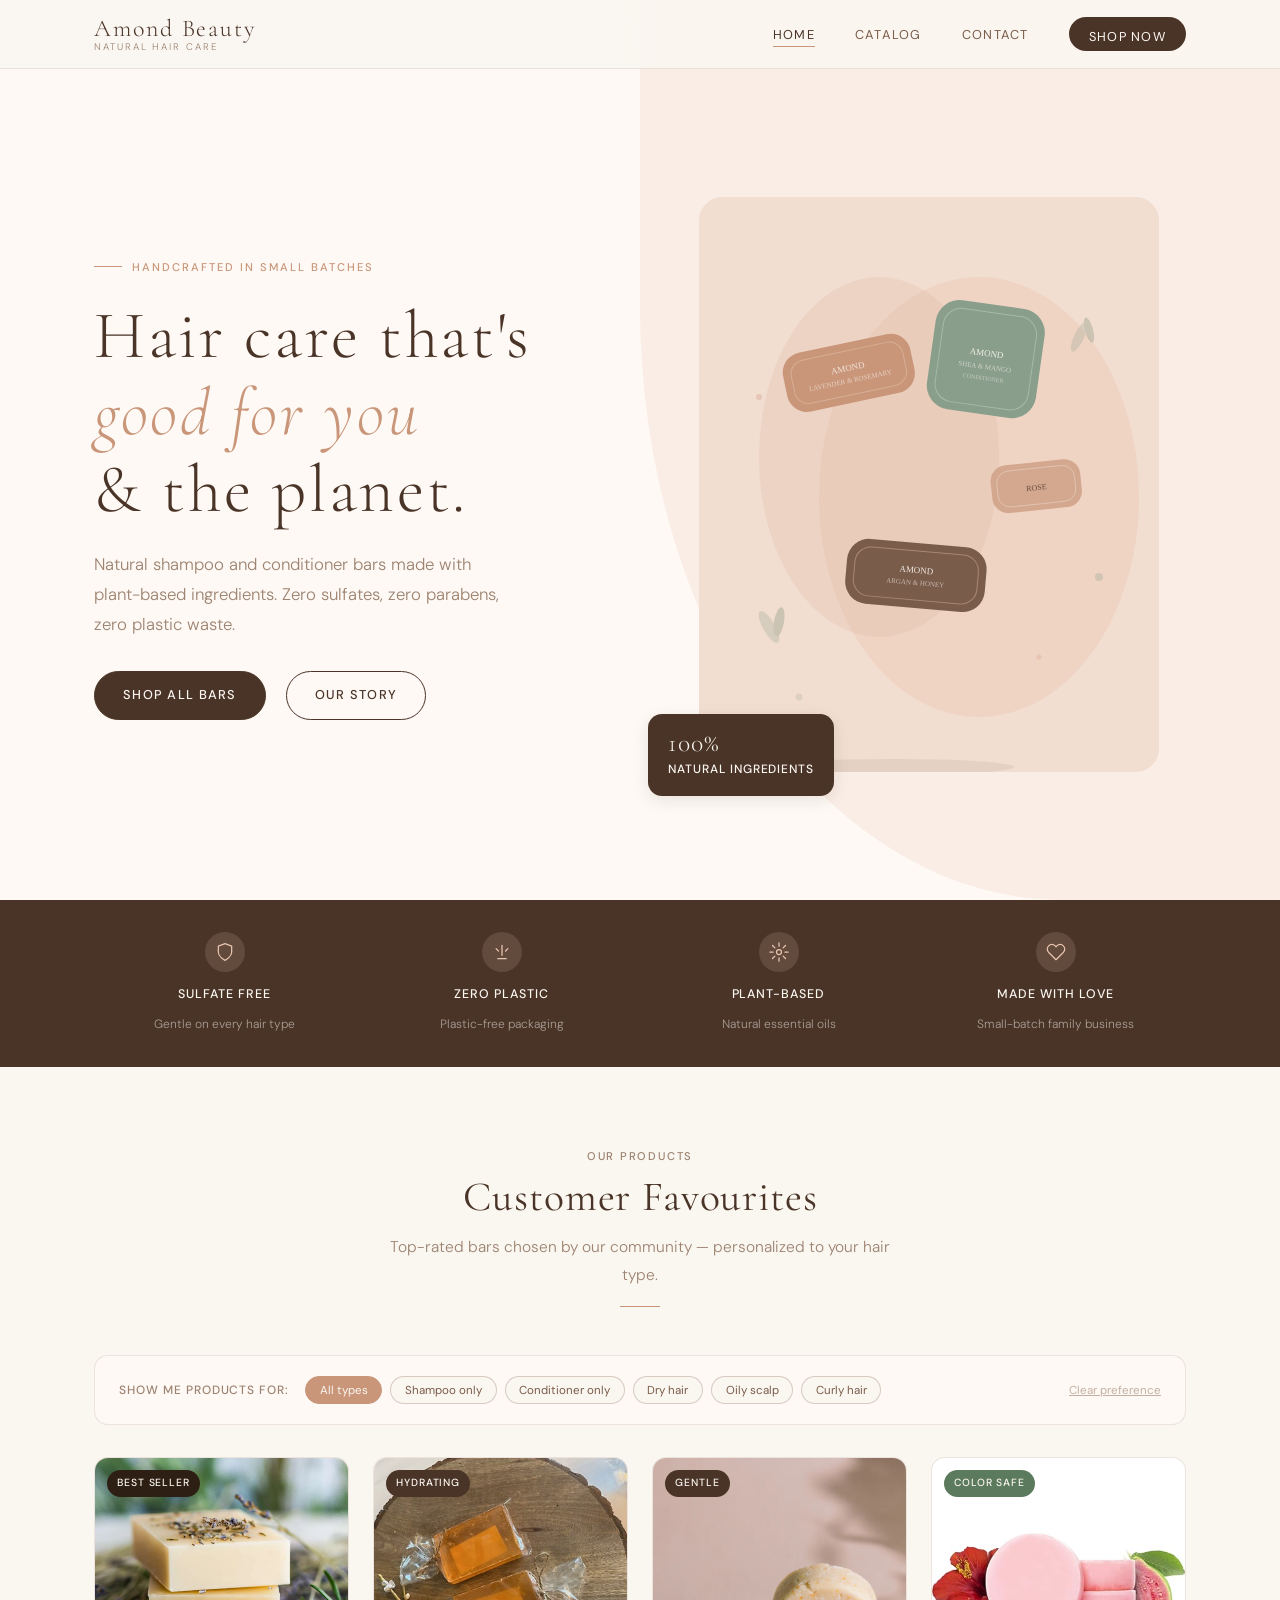
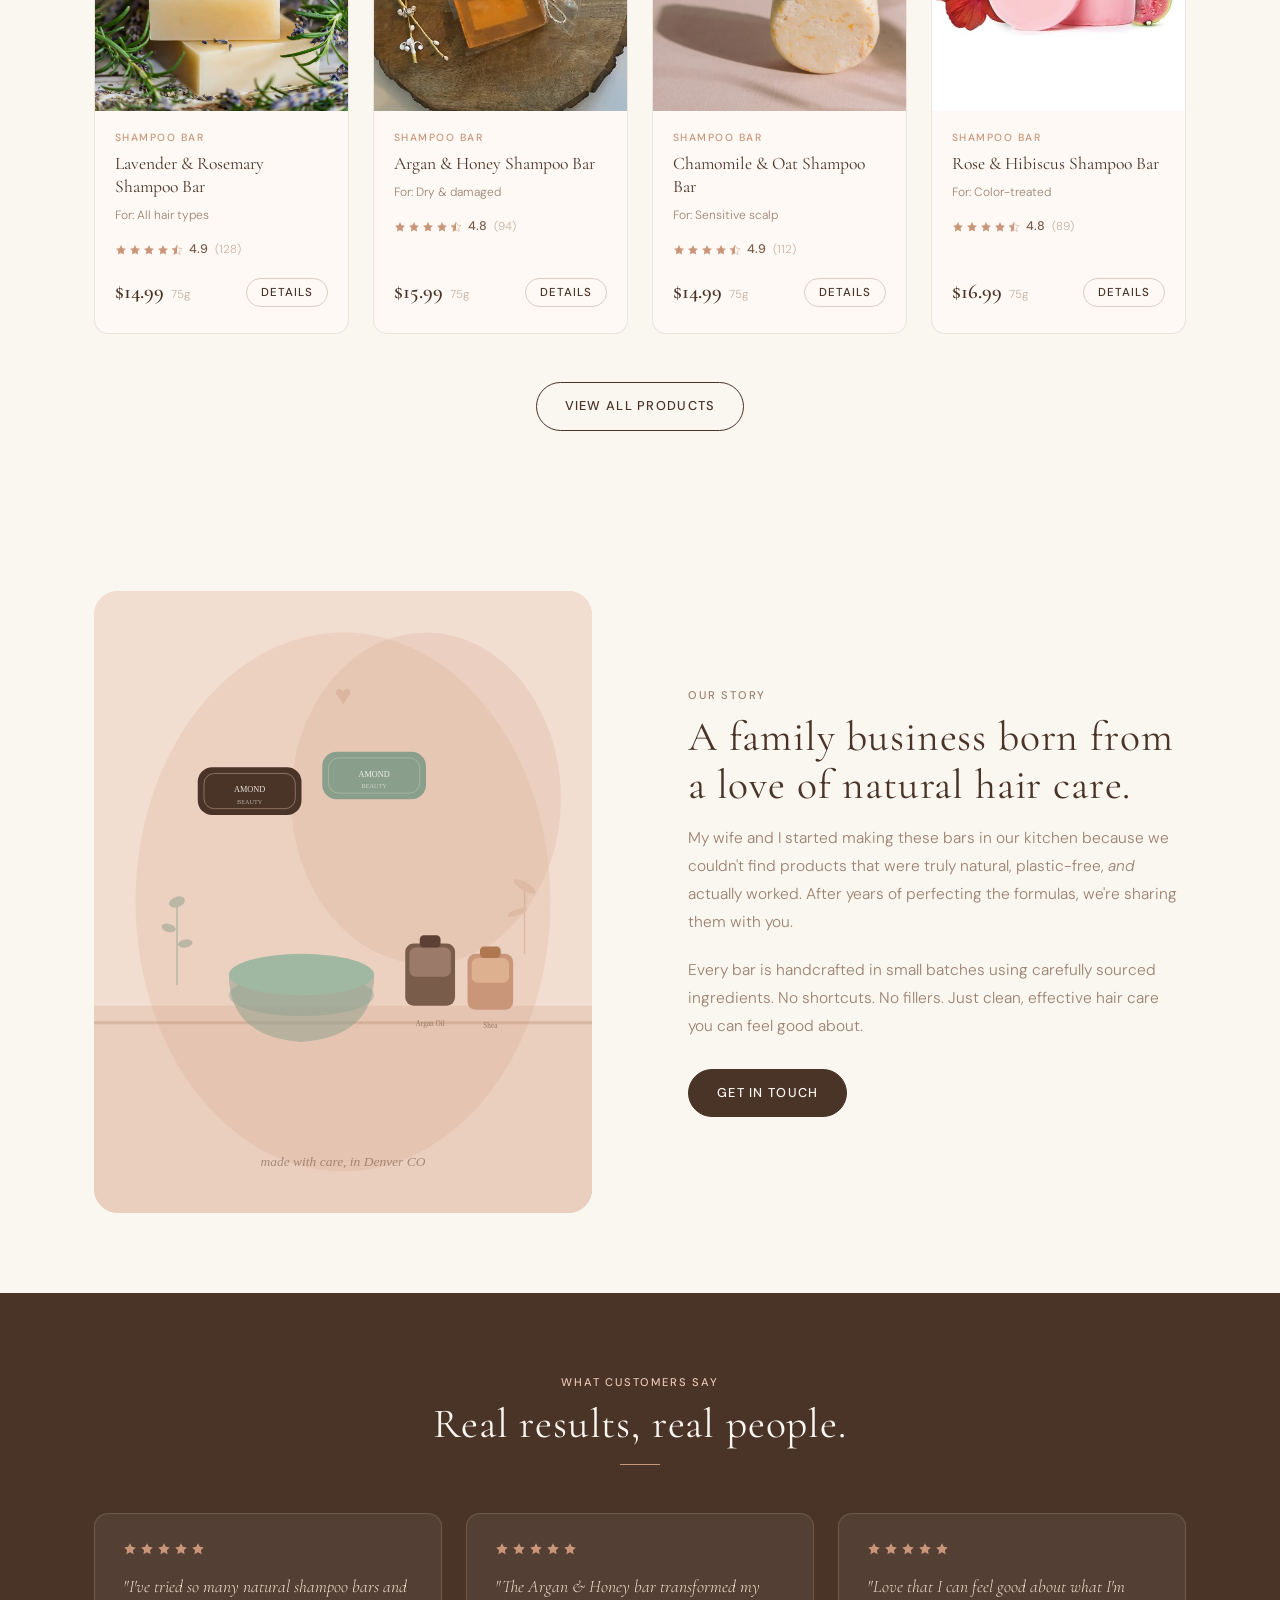
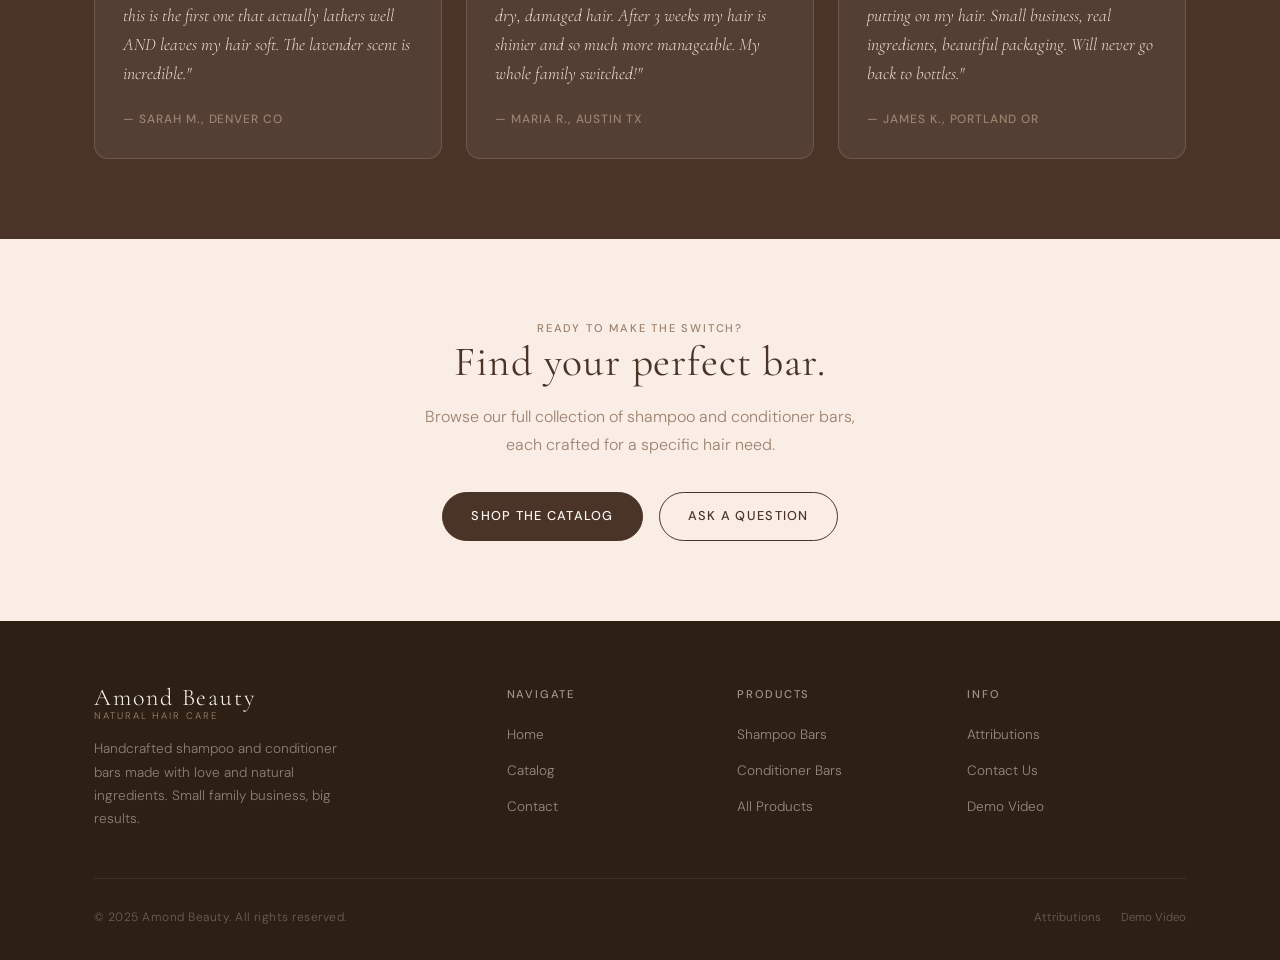
==== final/index.html @ d90acf4d "final project" ====
<!DOCTYPE html>
<html lang="en">
<head>
  <meta charset="UTF-8" />
  <meta name="viewport" content="width=device-width, initial-scale=1.0" />
  <title>Amond Beauty — Natural Shampoo & Conditioner Bars</title>
  <meta name="description" content="Amond Beauty handcrafts natural shampoo and conditioner bars free from sulfates and parabens. Gentle on your hair, kind to the planet." />
  <meta name="author" content="Amond Beauty" />

  <!-- Open Graph -->
  <meta property="og:title" content="Amond Beauty — Natural Hair Care Bars" />
  <meta property="og:description" content="Handcrafted shampoo and conditioner bars made with natural ingredients. Zero plastic, zero compromise." />
  <meta property="og:type" content="website" />
  <meta property="og:url" content="https://amondbeauty.com/" />
  <meta property="og:image" content="images/og-home.svg" />

  <!-- Favicon -->
  <link rel="icon" type="image/svg+xml" href="images/favicon.svg" />

  <link rel="stylesheet" href="styles/main.css" />

  <style>
    /* Scroll reveal animations */
    [data-reveal] {
      opacity: 0;
      transform: translateY(24px);
      transition: opacity 0.6s ease, transform 0.6s ease;
    }
    [data-reveal].revealed {
      opacity: 1;
      transform: translateY(0);
    }
    [data-reveal-delay="1"] { transition-delay: 0.1s; }
    [data-reveal-delay="2"] { transition-delay: 0.2s; }
    [data-reveal-delay="3"] { transition-delay: 0.3s; }
    [data-reveal-delay="4"] { transition-delay: 0.4s; }
  </style>
</head>
<body>

  <!-- ══════════════════════════════════════════
       HEADER / NAV
  ══════════════════════════════════════════ -->
  <header class="site-header" role="banner">
    <div class="container">
      <nav class="nav-inner" aria-label="Main navigation">
        <a href="index.html" class="nav-logo" aria-label="Amond Beauty home">
          Amond Beauty
          <span>Natural Hair Care</span>
        </a>

        <!-- Desktop links -->
        <ul class="nav-links" role="list">
          <li><a href="index.html">Home</a></li>
          <li><a href="catalog.html">Catalog</a></li>
          <li><a href="contact.html">Contact</a></li>
          <li><a href="catalog.html" class="nav-cta">Shop Now</a></li>
        </ul>

        <!-- Hamburger -->
        <button class="hamburger" aria-label="Open menu" aria-expanded="false" aria-controls="mobile-nav">
          <span></span><span></span><span></span>
        </button>
      </nav>
    </div>
  </header>

  <!-- Mobile nav overlay -->
  <nav class="mobile-nav" id="mobile-nav" aria-label="Mobile navigation">
    <a href="index.html">Home</a>
    <a href="catalog.html">Catalog</a>
    <a href="contact.html">Contact</a>
    <a href="catalog.html" class="btn btn-primary" style="margin-top:1rem;">Shop Now</a>
  </nav>

  <main id="main-content">

    <!-- ══════════════════════════════════════════
         HERO
    ══════════════════════════════════════════ -->
    <section class="hero" aria-labelledby="hero-heading">
      <div class="container">
        <div class="hero-inner">

          <div class="hero-text">
            <p class="hero-eyebrow">Handcrafted in small batches</p>
            <h1 id="hero-heading">
              Hair care that's<br/>
              <em>good for you</em><br/>
              &amp; the planet.
            </h1>
            <p class="hero-desc">
              Natural shampoo and conditioner bars made with plant-based ingredients.
              Zero sulfates, zero parabens, zero plastic waste.
            </p>
            <div class="hero-actions">
              <a href="catalog.html" class="btn btn-primary">Shop All Bars</a>
              <a href="#about" class="btn btn-outline">Our Story</a>
            </div>
          </div>

          <div class="hero-image-wrap">
            <div class="hero-image-frame">
              <img
                src="images/hero-bars.svg"
                alt="Assorted Amond Beauty shampoo and conditioner bars arranged on a natural surface"
                width="460"
                height="575"
                loading="eager"
              />
            </div>
            <div class="hero-badge">
              <strong>100%</strong>
              Natural Ingredients
            </div>
          </div>

        </div>
      </div>
    </section>

    <!-- ══════════════════════════════════════════
         VALUES STRIP
    ══════════════════════════════════════════ -->
    <section class="values-strip" aria-label="Our values">
      <div class="container">
        <ul class="values-grid" role="list">
          <li class="value-item">
            <div class="value-icon" aria-hidden="true">
              <svg viewBox="0 0 24 24" fill="none" stroke-width="1.5" stroke-linecap="round" stroke-linejoin="round"><path d="M12 22s8-4 8-10V5l-8-3-8 3v7c0 6 8 10 8 10z"/></svg>
            </div>
            <strong>Sulfate Free</strong>
            <span>Gentle on every hair type</span>
          </li>
          <li class="value-item">
            <div class="value-icon" aria-hidden="true">
              <svg viewBox="0 0 24 24" fill="none" stroke-width="1.5" stroke-linecap="round" stroke-linejoin="round"><path d="M7 20h10M12 4v12M4.93 7.93l2.83 2.83M19.07 7.93l-2.83 2.83"/></svg>
            </div>
            <strong>Zero Plastic</strong>
            <span>Plastic-free packaging</span>
          </li>
          <li class="value-item">
            <div class="value-icon" aria-hidden="true">
              <svg viewBox="0 0 24 24" fill="none" stroke-width="1.5" stroke-linecap="round" stroke-linejoin="round"><circle cx="12" cy="12" r="3"/><path d="M12 1v4M12 19v4M4.22 4.22l2.83 2.83M16.95 16.95l2.83 2.83M1 12h4M19 12h4M4.22 19.78l2.83-2.83M16.95 7.05l2.83-2.83"/></svg>
            </div>
            <strong>Plant-Based</strong>
            <span>Natural essential oils</span>
          </li>
          <li class="value-item">
            <div class="value-icon" aria-hidden="true">
              <svg viewBox="0 0 24 24" fill="none" stroke-width="1.5" stroke-linecap="round" stroke-linejoin="round"><path d="M20.84 4.61a5.5 5.5 0 0 0-7.78 0L12 5.67l-1.06-1.06a5.5 5.5 0 0 0-7.78 7.78l1.06 1.06L12 21.23l7.78-7.78 1.06-1.06a5.5 5.5 0 0 0 0-7.78z"/></svg>
            </div>
            <strong>Made with Love</strong>
            <span>Small-batch family business</span>
          </li>
        </ul>
      </div>
    </section>

    <!-- ══════════════════════════════════════════
         FEATURED PRODUCTS
    ══════════════════════════════════════════ -->
    <section class="section-pad" aria-labelledby="featured-heading">
      <div class="container">

        <div class="section-header" data-reveal>
          <h4>Our products</h4>
          <h2 id="featured-heading">Customer Favourites</h2>
          <p>Top-rated bars chosen by our community — personalized to your hair type.</p>
          <div class="divider" aria-hidden="true"></div>
        </div>

        <!-- Preferences widget (localStorage) -->
        <div class="preferences-widget" id="pref-widget" data-reveal data-reveal-delay="1" role="region" aria-label="Hair type preferences">
          <span class="pref-label">Show me products for:</span>
          <div class="pref-options" role="group" aria-label="Hair type filter">
            <button class="pref-btn" data-pref="all">All types</button>
            <button class="pref-btn" data-pref="shampoo">Shampoo only</button>
            <button class="pref-btn" data-pref="conditioner">Conditioner only</button>
            <button class="pref-btn" data-pref="dry">Dry hair</button>
            <button class="pref-btn" data-pref="oily">Oily scalp</button>
            <button class="pref-btn" data-pref="curly">Curly hair</button>
          </div>
          <button class="pref-clear" id="pref-clear" aria-label="Clear hair type preference">Clear preference</button>
        </div>

        <!-- Product grid populated by JS -->
        <div class="products-grid" id="featured-products" aria-live="polite" aria-label="Featured products"></div>

        <div style="text-align:center; margin-top:3rem;" data-reveal>
          <a href="catalog.html" class="btn btn-outline">View All Products</a>
        </div>

      </div>
    </section>

    <!-- ══════════════════════════════════════════
         ABOUT STRIP
    ══════════════════════════════════════════ -->
    <section class="section-pad" id="about" aria-labelledby="about-heading">
      <div class="container">
        <div class="about-strip">

          <div class="about-image" data-reveal>
            <img
              src="images/about-makers.svg"
              alt="The Amond Beauty founders crafting bars in their studio"
              width="480"
              height="600"
              loading="lazy"
            />
            <div class="about-image-accent" aria-hidden="true"></div>
          </div>

          <div class="about-text" data-reveal data-reveal-delay="2">
            <h4>Our story</h4>
            <h2 id="about-heading">A family business born from a love of natural hair care.</h2>
            <p>
              My wife and I started making these bars in our kitchen because we couldn't find
              products that were truly natural, plastic-free, <em>and</em> actually worked.
              After years of perfecting the formulas, we're sharing them with you.
            </p>
            <p>
              Every bar is handcrafted in small batches using carefully sourced ingredients.
              No shortcuts. No fillers. Just clean, effective hair care you can feel good about.
            </p>
            <a href="contact.html" class="btn btn-primary" style="margin-top:0.5rem;">Get in Touch</a>
          </div>

        </div>
      </div>
    </section>

    <!-- ══════════════════════════════════════════
         TESTIMONIALS
    ══════════════════════════════════════════ -->
    <section class="testimonials-wrap" aria-labelledby="reviews-heading">
      <div class="container">
        <div class="section-header" style="color:var(--cream);" data-reveal>
          <h4 style="color:var(--blush);">What customers say</h4>
          <h2 id="reviews-heading" style="color:var(--cream);">Real results, real people.</h2>
          <div class="divider" aria-hidden="true"></div>
        </div>

        <ul class="testimonials-grid" role="list">
          <li class="testimonial-card" data-reveal data-reveal-delay="1">
            <div class="testimonial-stars" aria-label="5 out of 5 stars">
              <svg viewBox="0 0 24 24"><polygon points="12,2 15.09,8.26 22,9.27 17,14.14 18.18,21.02 12,17.77 5.82,21.02 7,14.14 2,9.27 8.91,8.26"/></svg>
              <svg viewBox="0 0 24 24"><polygon points="12,2 15.09,8.26 22,9.27 17,14.14 18.18,21.02 12,17.77 5.82,21.02 7,14.14 2,9.27 8.91,8.26"/></svg>
              <svg viewBox="0 0 24 24"><polygon points="12,2 15.09,8.26 22,9.27 17,14.14 18.18,21.02 12,17.77 5.82,21.02 7,14.14 2,9.27 8.91,8.26"/></svg>
              <svg viewBox="0 0 24 24"><polygon points="12,2 15.09,8.26 22,9.27 17,14.14 18.18,21.02 12,17.77 5.82,21.02 7,14.14 2,9.27 8.91,8.26"/></svg>
              <svg viewBox="0 0 24 24"><polygon points="12,2 15.09,8.26 22,9.27 17,14.14 18.18,21.02 12,17.77 5.82,21.02 7,14.14 2,9.27 8.91,8.26"/></svg>
            </div>
            <p class="testimonial-text">"I've tried so many natural shampoo bars and this is the first one that actually lathers well AND leaves my hair soft. The lavender scent is incredible."</p>
            <p class="testimonial-author">— Sarah M., Denver CO</p>
          </li>
          <li class="testimonial-card" data-reveal data-reveal-delay="2">
            <div class="testimonial-stars" aria-label="5 out of 5 stars">
              <svg viewBox="0 0 24 24"><polygon points="12,2 15.09,8.26 22,9.27 17,14.14 18.18,21.02 12,17.77 5.82,21.02 7,14.14 2,9.27 8.91,8.26"/></svg>
              <svg viewBox="0 0 24 24"><polygon points="12,2 15.09,8.26 22,9.27 17,14.14 18.18,21.02 12,17.77 5.82,21.02 7,14.14 2,9.27 8.91,8.26"/></svg>
              <svg viewBox="0 0 24 24"><polygon points="12,2 15.09,8.26 22,9.27 17,14.14 18.18,21.02 12,17.77 5.82,21.02 7,14.14 2,9.27 8.91,8.26"/></svg>
              <svg viewBox="0 0 24 24"><polygon points="12,2 15.09,8.26 22,9.27 17,14.14 18.18,21.02 12,17.77 5.82,21.02 7,14.14 2,9.27 8.91,8.26"/></svg>
              <svg viewBox="0 0 24 24"><polygon points="12,2 15.09,8.26 22,9.27 17,14.14 18.18,21.02 12,17.77 5.82,21.02 7,14.14 2,9.27 8.91,8.26"/></svg>
            </div>
            <p class="testimonial-text">"The Argan &amp; Honey bar transformed my dry, damaged hair. After 3 weeks my hair is shinier and so much more manageable. My whole family switched!"</p>
            <p class="testimonial-author">— Maria R., Austin TX</p>
          </li>
          <li class="testimonial-card" data-reveal data-reveal-delay="3">
            <div class="testimonial-stars" aria-label="5 out of 5 stars">
              <svg viewBox="0 0 24 24"><polygon points="12,2 15.09,8.26 22,9.27 17,14.14 18.18,21.02 12,17.77 5.82,21.02 7,14.14 2,9.27 8.91,8.26"/></svg>
              <svg viewBox="0 0 24 24"><polygon points="12,2 15.09,8.26 22,9.27 17,14.14 18.18,21.02 12,17.77 5.82,21.02 7,14.14 2,9.27 8.91,8.26"/></svg>
              <svg viewBox="0 0 24 24"><polygon points="12,2 15.09,8.26 22,9.27 17,14.14 18.18,21.02 12,17.77 5.82,21.02 7,14.14 2,9.27 8.91,8.26"/></svg>
              <svg viewBox="0 0 24 24"><polygon points="12,2 15.09,8.26 22,9.27 17,14.14 18.18,21.02 12,17.77 5.82,21.02 7,14.14 2,9.27 8.91,8.26"/></svg>
              <svg viewBox="0 0 24 24"><polygon points="12,2 15.09,8.26 22,9.27 17,14.14 18.18,21.02 12,17.77 5.82,21.02 7,14.14 2,9.27 8.91,8.26"/></svg>
            </div>
            <p class="testimonial-text">"Love that I can feel good about what I'm putting on my hair. Small business, real ingredients, beautiful packaging. Will never go back to bottles."</p>
            <p class="testimonial-author">— James K., Portland OR</p>
          </li>
        </ul>
      </div>
    </section>

    <!-- ══════════════════════════════════════════
         CTA BAND
    ══════════════════════════════════════════ -->
    <section class="section-pad" aria-labelledby="cta-heading" style="text-align:center; background:var(--blush-lightest);">
      <div class="container" data-reveal>
        <h4>Ready to make the switch?</h4>
        <h2 id="cta-heading" style="margin-bottom:1rem;">Find your perfect bar.</h2>
        <p style="color:var(--muted); max-width:440px; margin:0 auto 2rem;">Browse our full collection of shampoo and conditioner bars, each crafted for a specific hair need.</p>
        <div style="display:flex; gap:1rem; justify-content:center; flex-wrap:wrap;">
          <a href="catalog.html" class="btn btn-primary">Shop the Catalog</a>
          <a href="contact.html" class="btn btn-outline">Ask a Question</a>
        </div>
      </div>
    </section>

  </main>

  <!-- ══════════════════════════════════════════
       FOOTER
  ══════════════════════════════════════════ -->
  <footer class="site-footer" role="contentinfo">
    <div class="container">
      <div class="footer-grid">
        <div class="footer-brand">
          <a href="index.html" class="nav-logo">
            Amond Beauty
            <span>Natural Hair Care</span>
          </a>
          <p>Handcrafted shampoo and conditioner bars made with love and natural ingredients. Small family business, big results.</p>
        </div>
        <div class="footer-col">
          <h4>Navigate</h4>
          <ul role="list">
            <li><a href="index.html">Home</a></li>
            <li><a href="catalog.html">Catalog</a></li>
            <li><a href="contact.html">Contact</a></li>
          </ul>
        </div>
        <div class="footer-col">
          <h4>Products</h4>
          <ul role="list">
            <li><a href="catalog.html?filter=shampoo">Shampoo Bars</a></li>
            <li><a href="catalog.html?filter=conditioner">Conditioner Bars</a></li>
            <li><a href="catalog.html">All Products</a></li>
          </ul>
        </div>
        <div class="footer-col">
          <h4>Info</h4>
          <ul role="list">
            <li><a href="attributions.html">Attributions</a></li>
            <li><a href="contact.html">Contact Us</a></li>
            <li><a href="https://youtu.be/VIDEO_ID" target="_blank" rel="noopener">Demo Video</a></li>
          </ul>
        </div>
      </div>
      <div class="footer-bottom">
        <p class="footer-copy">&copy; 2025 Amond Beauty. All rights reserved.</p>
        <nav class="footer-legal" aria-label="Legal links">
          <a href="attributions.html">Attributions</a>
          <a href="https://youtu.be/VIDEO_ID" target="_blank" rel="noopener">Demo Video</a>
        </nav>
      </div>
    </div>
  </footer>

  <script type="module" src="scripts/main.js"></script>
</body>
</html>
---- final/styles/main.css ----
/* ═══════════════════════════════════════════════════════
   Amond Beauty 
   Palette: cream, blush, bark, sage
   Fonts: Cormorant Garamond 
═══════════════════════════════════════════════════════ */

/* ── Google Fonts ──────────────────────────────────── */
@import url('https://fonts.googleapis.com/css2?family=Cormorant+Garamond:ital,wght@0,300;0,400;0,600;1,300;1,400&family=DM+Sans:ital,wght@0,300;0,400;0,500;1,300&display=swap');

/* ── Design Tokens ─────────────────────────────────── */
:root {
  --cream:        #FAF6F0;
  --warm-white:   #FEF9F4;
  --blush-lightest: #F9EDE5;
  --blush-light:  #F2DDD1;
  --blush:        #E8C5B0;
  --blush-mid:    #D4A88F;
  --blush-dark:   #C9967A;
  --bark:         #7A5C4A;
  --bark-deep:    #4A3428;
  --bark-darkest: #2E1F14;
  --sage:         #8A9E8C;
  --sage-light:   #C5D4C6;
  --sage-dark:    #5C7A5E;
  --ink:          #2E2018;
  --muted:        #9C8270;
  --muted-light:  #C4B0A2;

  --border:       rgba(122, 92, 74, 0.14);
  --border-mid:   rgba(122, 92, 74, 0.28);
  --shadow-sm:    0 1px 4px rgba(46,32,24,0.06);
  --shadow-md:    0 4px 16px rgba(46,32,24,0.10);
  --shadow-lg:    0 12px 40px rgba(46,32,24,0.14);

  --radius-sm:    4px;
  --radius-md:    8px;
  --radius-lg:    14px;
  --radius-xl:    24px;

  --font-display: 'Cormorant Garamond', Georgia, serif;
  --font-body:    'DM Sans', system-ui, sans-serif;

  --transition:   0.22s ease;
  --max-width:    1140px;
}

/* ── Reset ─────────────────────────────────────────── */
*, *::before, *::after { box-sizing: border-box; margin: 0; padding: 0; }
html { font-size: 16px; scroll-behavior: smooth; }
img, video { max-width: 100%; display: block; }
ul { list-style: none; }
a { color: inherit; text-decoration: none; }
button { cursor: pointer; font-family: var(--font-body); border: none; background: none; }
input, textarea, select { font-family: var(--font-body); }

/* ── Base ──────────────────────────────────────────── */
body {
  font-family: var(--font-body);
  font-weight: 300;
  background-color: var(--cream);
  color: var(--ink);
  line-height: 1.75;
  min-height: 100vh;
}

/* ── Typography ────────────────────────────────────── */
h1, h2, h3 {
  font-family: var(--font-display);
  font-weight: 400;
  line-height: 1.15;
  color: var(--bark-deep);
}
h1 { font-size: clamp(2.6rem, 6vw, 4.2rem); font-weight: 300; letter-spacing: 0.04em; }
h2 { font-size: clamp(1.8rem, 4vw, 2.6rem); letter-spacing: 0.02em; }
h3 { font-size: 1.25rem; }
h4 {
  font-family: var(--font-body);
  font-size: 0.7rem;
  font-weight: 500;
  letter-spacing: 0.16em;
  text-transform: uppercase;
  color: var(--muted);
}
p { line-height: 1.8; color: var(--ink); }

/* ── Layout helpers ────────────────────────────────── */
.container {
  width: 100%;
  max-width: var(--max-width);
  margin: 0 auto;
  padding: 0 1.5rem;
}
.section-pad { padding: 5rem 0; }
.section-pad-sm { padding: 3rem 0; }

/* ── Section header ────────────────────────────────── */
.section-header {
  text-align: center;
  margin-bottom: 3rem;
}
.section-header h4 { margin-bottom: 0.5rem; }
.section-header h2 { margin-bottom: 0.75rem; }
.section-header p {
  max-width: 520px;
  margin: 0 auto;
  color: var(--muted);
  font-size: 0.97rem;
}
.divider {
  width: 40px;
  height: 1px;
  background: var(--blush-dark);
  margin: 1rem auto 0;
}

/* ─────────────────────────────────────────────────────
   HEADER / NAV
───────────────────────────────────────────────────── */
.site-header {
  position: fixed;
  top: 0; left: 0; right: 0;
  z-index: 100;
  background: rgba(250,246,240,0.92);
  backdrop-filter: blur(12px);
  -webkit-backdrop-filter: blur(12px);
  border-bottom: 1px solid var(--border);
  transition: box-shadow var(--transition);
}
.site-header.scrolled { box-shadow: var(--shadow-md); }

.nav-inner {
  display: flex;
  align-items: center;
  justify-content: space-between;
  height: 68px;
}

.nav-logo {
  font-family: var(--font-display);
  font-size: 1.5rem;
  font-weight: 300;
  letter-spacing: 0.08em;
  color: var(--bark-deep);
  display: flex;
  flex-direction: column;
  line-height: 1.1;
}
.nav-logo span {
  font-size: 0.6rem;
  letter-spacing: 0.2em;
  text-transform: uppercase;
  color: var(--muted);
  font-family: var(--font-body);
}

.nav-links {
  display: flex;
  align-items: center;
  gap: 2.5rem;
}
.nav-links a {
  font-size: 0.8rem;
  font-weight: 400;
  letter-spacing: 0.1em;
  text-transform: uppercase;
  color: var(--bark);
  transition: color var(--transition);
  position: relative;
  padding-bottom: 2px;
}
.nav-links a::after {
  content: '';
  position: absolute;
  bottom: -2px; left: 0; right: 0;
  height: 1px;
  background: var(--blush-dark);
  transform: scaleX(0);
  transform-origin: left;
  transition: transform var(--transition);
}
.nav-links a:hover,
.nav-links a.active { color: var(--bark-deep); }
.nav-links a:hover::after,
.nav-links a.active::after { transform: scaleX(1); }

.nav-cta {
  display: inline-flex;
  align-items: center;
  gap: 0.4rem;
  font-size: 0.75rem;
  font-weight: 500;
  letter-spacing: 0.1em;
  text-transform: uppercase;
  color: var(--warm-white) !important;
  background: var(--bark-deep);
  border-radius: 40px;
  padding: 0.55rem 1.25rem;
  transition: background var(--transition), transform var(--transition);
}
.nav-cta::after { display: none !important; }
.nav-cta:hover { background: var(--bark); transform: translateY(-1px); }

/* Hamburger */
.hamburger {
  display: none;
  flex-direction: column;
  gap: 5px;
  padding: 6px;
  background: none;
  border: none;
  cursor: pointer;
  z-index: 110;
}
.hamburger span {
  display: block;
  width: 24px;
  height: 1.5px;
  background: var(--bark-deep);
  transition: all var(--transition);
  transform-origin: center;
}
.hamburger.open span:nth-child(1) { transform: translateY(6.5px) rotate(45deg); }
.hamburger.open span:nth-child(2) { opacity: 0; }
.hamburger.open span:nth-child(3) { transform: translateY(-6.5px) rotate(-45deg); }

/* Mobile nav */
.mobile-nav {
  display: none;
  position: fixed;
  inset: 0;
  background: var(--cream);
  z-index: 99;
  flex-direction: column;
  align-items: center;
  justify-content: center;
  gap: 2rem;
}
.mobile-nav.open { display: flex; }
.mobile-nav a {
  font-family: var(--font-display);
  font-size: 2.4rem;
  font-weight: 300;
  color: var(--bark-deep);
  letter-spacing: 0.05em;
  transition: color var(--transition);
}
.mobile-nav a:hover,
.mobile-nav a.active { color: var(--blush-dark); }

/* ─────────────────────────────────────────────────────
   HERO (home page)
───────────────────────────────────────────────────── */
.hero {
  min-height: 100svh;
  display: flex;
  align-items: center;
  padding-top: 68px;
  position: relative;
  overflow: hidden;
  background: var(--warm-white);
}
.hero::before {
  content: '';
  position: absolute;
  top: -10%; right: -5%;
  width: 55%;
  height: 110%;
  background: var(--blush-lightest);
  border-radius: 0 0 0 60%;
  z-index: 0;
}
.hero-inner {
  display: grid;
  grid-template-columns: 1fr 1fr;
  gap: 4rem;
  align-items: center;
  position: relative;
  z-index: 1;
}
.hero-text { max-width: 520px; }
.hero-eyebrow {
  display: inline-flex;
  align-items: center;
  gap: 0.6rem;
  font-size: 0.7rem;
  font-weight: 500;
  letter-spacing: 0.18em;
  text-transform: uppercase;
  color: var(--blush-dark);
  margin-bottom: 1.25rem;
}
.hero-eyebrow::before {
  content: '';
  display: block;
  width: 28px;
  height: 1px;
  background: var(--blush-dark);
}
.hero h1 {
  margin-bottom: 1.25rem;
  color: var(--bark-deep);
}
.hero h1 em {
  font-style: italic;
  color: var(--blush-dark);
}
.hero-desc {
  font-size: 1.05rem;
  color: var(--muted);
  margin-bottom: 2rem;
  max-width: 420px;
}
.hero-actions {
  display: flex;
  align-items: center;
  gap: 1.25rem;
  flex-wrap: wrap;
}

.hero-image-wrap {
  position: relative;
  display: flex;
  align-items: center;
  justify-content: center;
}
.hero-image-frame {
  width: 100%;
  max-width: 460px;
  aspect-ratio: 4/5;
  background: var(--blush-light);
  border-radius: var(--radius-xl);
  overflow: hidden;
  position: relative;
}
.hero-image-frame img {
  width: 100%;
  height: 100%;
  object-fit: cover;
}
.hero-badge {
  position: absolute;
  bottom: -1.5rem;
  left: -1.5rem;
  background: var(--bark-deep);
  color: var(--cream);
  border-radius: var(--radius-lg);
  padding: 1rem 1.25rem;
  font-size: 0.75rem;
  font-weight: 500;
  text-transform: uppercase;
  letter-spacing: 0.08em;
  box-shadow: var(--shadow-md);
}
.hero-badge strong {
  display: block;
  font-family: var(--font-display);
  font-size: 1.6rem;
  font-weight: 300;
  letter-spacing: 0.04em;
  line-height: 1;
  margin-bottom: 0.2rem;
  text-transform: none;
}

/* ─────────────────────────────────────────────────────
   BUTTONS
───────────────────────────────────────────────────── */
.btn {
  display: inline-flex;
  align-items: center;
  gap: 0.5rem;
  font-family: var(--font-body);
  font-size: 0.8rem;
  font-weight: 500;
  letter-spacing: 0.1em;
  text-transform: uppercase;
  border-radius: 40px;
  padding: 0.75rem 1.75rem;
  transition: all var(--transition);
  white-space: nowrap;
}
.btn-primary {
  background: var(--bark-deep);
  color: var(--cream);
  border: 1.5px solid var(--bark-deep);
}
.btn-primary:hover {
  background: var(--bark);
  border-color: var(--bark);
  transform: translateY(-2px);
  box-shadow: var(--shadow-md);
}
.btn-outline {
  background: transparent;
  color: var(--bark-deep);
  border: 1.5px solid var(--bark-deep);
}
.btn-outline:hover {
  background: var(--bark-deep);
  color: var(--cream);
  transform: translateY(-2px);
}
.btn-ghost {
  background: transparent;
  color: var(--bark);
  border: 1.5px solid var(--border-mid);
}
.btn-ghost:hover {
  border-color: var(--bark);
  color: var(--bark-deep);
}

/* ─────────────────────────────────────────────────────
   VALUES / FEATURES STRIP
───────────────────────────────────────────────────── */
.values-strip {
  background: var(--bark-deep);
  padding: 2rem 0;
}
.values-grid {
  display: grid;
  grid-template-columns: repeat(4, 1fr);
  gap: 1rem;
  text-align: center;
}
.value-item {
  display: flex;
  flex-direction: column;
  align-items: center;
  gap: 0.5rem;
  color: var(--cream);
}
.value-icon {
  width: 40px;
  height: 40px;
  background: rgba(232,197,176,0.15);
  border-radius: 50%;
  display: flex;
  align-items: center;
  justify-content: center;
  margin-bottom: 0.25rem;
}
.value-icon svg { width: 20px; height: 20px; stroke: var(--blush); }
.value-item strong {
  font-size: 0.78rem;
  font-weight: 500;
  letter-spacing: 0.08em;
  text-transform: uppercase;
  display: block;
}
.value-item span {
  font-size: 0.75rem;
  color: rgba(250,246,240,0.55);
}

/* ─────────────────────────────────────────────────────
   PRODUCT CARD
───────────────────────────────────────────────────── */
.products-grid {
  display: grid;
  grid-template-columns: repeat(auto-fill, minmax(240px, 1fr));
  gap: 1.5rem;
}

.product-card {
  background: var(--warm-white);
  border: 1px solid var(--border);
  border-radius: var(--radius-lg);
  overflow: hidden;
  transition: transform var(--transition), box-shadow var(--transition);
  cursor: pointer;
  display: flex;
  flex-direction: column;
}
.product-card:hover {
  transform: translateY(-4px);
  box-shadow: var(--shadow-lg);
}
.product-card:focus-visible {
  outline: 2px solid var(--blush-dark);
  outline-offset: 2px;
}

.card-image {
  aspect-ratio: 1 / 1;
  background: var(--blush-lightest);
  position: relative;
  overflow: hidden;
  display: flex;
  align-items: center;
  justify-content: center;
}
.card-image img {
  width: 100%;
  height: 100%;
  object-fit: cover;
  transition: transform 0.4s ease;
}
.product-card:hover .card-image img { transform: scale(1.04); }

.card-badge {
  position: absolute;
  top: 0.75rem;
  left: 0.75rem;
  font-size: 0.65rem;
  font-weight: 500;
  letter-spacing: 0.08em;
  text-transform: uppercase;
  background: var(--bark-deep);
  color: var(--cream);
  border-radius: 20px;
  padding: 0.25rem 0.65rem;
  z-index: 1;
}
.card-badge.badge-color-safe { background: var(--sage-dark); }
.card-badge.badge-new { background: var(--blush-dark); }
.card-badge.badge-best-seller { background: var(--bark-darkest); }

.card-body {
  padding: 1.1rem 1.25rem 1.4rem;
  flex: 1;
  display: flex;
  flex-direction: column;
}
.card-type {
  font-size: 0.65rem;
  font-weight: 500;
  letter-spacing: 0.14em;
  text-transform: uppercase;
  color: var(--blush-dark);
  margin-bottom: 0.35rem;
}
.card-name {
  font-family: var(--font-display);
  font-size: 1.1rem;
  font-weight: 400;
  color: var(--bark-deep);
  line-height: 1.3;
  margin-bottom: 0.4rem;
}
.card-hair-type {
  font-size: 0.75rem;
  color: var(--muted);
  margin-bottom: 0.75rem;
}
.card-rating {
  display: flex;
  align-items: center;
  gap: 0.4rem;
  margin-bottom: 0.85rem;
}
.stars {
  display: flex;
  gap: 2px;
}
.star {
  width: 12px;
  height: 12px;
  color: var(--blush-dark);
}
.card-rating-num {
  font-size: 0.78rem;
  font-weight: 500;
  color: var(--bark);
}
.card-rating-count {
  font-size: 0.72rem;
  color: var(--muted-light);
}
.card-footer {
  display: flex;
  align-items: center;
  justify-content: space-between;
  margin-top: auto;
}
.card-price {
  font-family: var(--font-display);
  font-size: 1.3rem;
  font-weight: 600;
  color: var(--bark-deep);
}
.card-weight {
  font-size: 0.72rem;
  color: var(--muted-light);
  margin-left: 0.2rem;
}
.card-btn {
  font-size: 0.72rem;
  font-weight: 500;
  letter-spacing: 0.08em;
  text-transform: uppercase;
  color: var(--bark-deep);
  border: 1px solid var(--border-mid);
  border-radius: 20px;
  padding: 0.4rem 0.9rem;
  transition: all var(--transition);
}
.card-btn:hover {
  background: var(--bark-deep);
  color: var(--cream);
  border-color: var(--bark-deep);
}
.card-out-of-stock {
  font-size: 0.72rem;
  color: var(--muted-light);
  font-style: italic;
}

/* ─────────────────────────────────────────────────────
   FILTER BAR (catalog)
───────────────────────────────────────────────────── */
.filter-bar {
  display: flex;
  align-items: center;
  gap: 0.75rem;
  flex-wrap: wrap;
  margin-bottom: 2.5rem;
}
.filter-btn {
  font-size: 0.75rem;
  font-weight: 500;
  letter-spacing: 0.08em;
  text-transform: uppercase;
  color: var(--bark);
  border: 1px solid var(--border-mid);
  border-radius: 30px;
  padding: 0.5rem 1.1rem;
  transition: all var(--transition);
  background: var(--warm-white);
}
.filter-btn:hover,
.filter-btn.active {
  background: var(--bark-deep);
  color: var(--cream);
  border-color: var(--bark-deep);
}

.sort-wrap {
  margin-left: auto;
  display: flex;
  align-items: center;
  gap: 0.5rem;
}
.sort-wrap label {
  font-size: 0.75rem;
  color: var(--muted);
  letter-spacing: 0.06em;
  text-transform: uppercase;
}
.sort-select {
  font-size: 0.8rem;
  color: var(--bark);
  background: var(--warm-white);
  border: 1px solid var(--border-mid);
  border-radius: var(--radius-md);
  padding: 0.4rem 0.75rem;
  outline: none;
  cursor: pointer;
}
.sort-select:focus { border-color: var(--blush-dark); }

.products-count {
  font-size: 0.8rem;
  color: var(--muted);
  margin-bottom: 1.5rem;
}

/* ─────────────────────────────────────────────────────
   MODAL
───────────────────────────────────────────────────── */
.modal-overlay {
  position: fixed;
  inset: 0;
  background: rgba(46,32,24,0.55);
  z-index: 200;
  display: flex;
  align-items: center;
  justify-content: center;
  padding: 1.5rem;
  opacity: 0;
  visibility: hidden;
  transition: opacity 0.25s ease, visibility 0.25s ease;
}
.modal-overlay.open {
  opacity: 1;
  visibility: visible;
}
.modal {
  background: var(--warm-white);
  border-radius: var(--radius-xl);
  max-width: 680px;
  width: 100%;
  max-height: 90vh;
  overflow-y: auto;
  box-shadow: var(--shadow-lg);
  transform: translateY(20px) scale(0.98);
  transition: transform 0.25s ease;
}
.modal-overlay.open .modal { transform: translateY(0) scale(1); }

.modal-header {
  display: flex;
  align-items: start;
  justify-content: space-between;
  padding: 1.5rem 1.75rem 0;
}
.modal-close {
  width: 32px;
  height: 32px;
  border-radius: 50%;
  border: 1px solid var(--border-mid);
  display: flex;
  align-items: center;
  justify-content: center;
  flex-shrink: 0;
  transition: all var(--transition);
  color: var(--muted);
  font-size: 1.1rem;
  line-height: 1;
}
.modal-close:hover { background: var(--blush-light); color: var(--bark-deep); }

.modal-body {
  display: grid;
  grid-template-columns: 1fr 1fr;
  gap: 1.5rem;
  padding: 1.25rem 1.75rem 1.75rem;
}
.modal-image {
  aspect-ratio: 1;
  background: var(--blush-lightest);
  border-radius: var(--radius-lg);
  overflow: hidden;
}
.modal-image img {
  width: 100%;
  height: 100%;
  object-fit: cover;
}
.modal-info { display: flex; flex-direction: column; gap: 0.75rem; }
.modal-type {
  font-size: 0.65rem;
  font-weight: 500;
  letter-spacing: 0.16em;
  text-transform: uppercase;
  color: var(--blush-dark);
}
.modal-name {
  font-family: var(--font-display);
  font-size: 1.6rem;
  font-weight: 400;
  color: var(--bark-deep);
  line-height: 1.2;
}
.modal-desc {
  font-size: 0.88rem;
  color: var(--muted);
  line-height: 1.75;
}
.modal-meta {
  display: grid;
  grid-template-columns: 1fr 1fr;
  gap: 0.5rem;
}
.modal-meta-item {
  background: var(--blush-lightest);
  border-radius: var(--radius-md);
  padding: 0.6rem 0.75rem;
}
.modal-meta-item .label {
  font-size: 0.62rem;
  font-weight: 500;
  letter-spacing: 0.1em;
  text-transform: uppercase;
  color: var(--muted);
  display: block;
  margin-bottom: 0.2rem;
}
.modal-meta-item .value {
  font-size: 0.85rem;
  font-weight: 400;
  color: var(--bark-deep);
}
.modal-ingredients h4 { margin-bottom: 0.5rem; }
.ingredient-tags {
  display: flex;
  flex-wrap: wrap;
  gap: 0.35rem;
}
.ingredient-tag {
  font-size: 0.7rem;
  background: var(--blush-light);
  color: var(--bark);
  border-radius: 20px;
  padding: 0.2rem 0.6rem;
}
.modal-price-row {
  display: flex;
  align-items: center;
  justify-content: space-between;
  margin-top: auto;
  padding-top: 0.75rem;
  border-top: 1px solid var(--border);
}
.modal-price {
  font-family: var(--font-display);
  font-size: 2rem;
  font-weight: 600;
  color: var(--bark-deep);
}

/* ─────────────────────────────────────────────────────
   PAGE HERO (inner pages)
───────────────────────────────────────────────────── */
.page-hero {
  padding-top: 68px;
  background: var(--warm-white);
  padding-bottom: 3.5rem;
  position: relative;
  overflow: hidden;
}
.page-hero::before {
  content: '';
  position: absolute;
  bottom: 0; right: 0;
  width: 40%;
  height: 100%;
  background: var(--blush-lightest);
  clip-path: polygon(30% 0%, 100% 0%, 100% 100%, 0% 100%);
  z-index: 0;
}
.page-hero .container { position: relative; z-index: 1; padding-top: 3.5rem; }
.page-hero h4 { margin-bottom: 0.6rem; }
.page-hero h1 { font-size: clamp(2.2rem, 5vw, 3.4rem); }
.page-hero p { color: var(--muted); max-width: 460px; margin-top: 0.75rem; }

/* ─────────────────────────────────────────────────────
   CONTACT PAGE
───────────────────────────────────────────────────── */
.contact-layout {
  display: grid;
  grid-template-columns: 1fr 1.4fr;
  gap: 5rem;
  align-items: start;
}
.contact-info h2 {
  font-size: clamp(1.6rem, 3.5vw, 2.2rem);
  margin-bottom: 1rem;
}
.contact-info p {
  color: var(--muted);
  font-size: 0.95rem;
  margin-bottom: 2rem;
}
.contact-details {
  display: flex;
  flex-direction: column;
  gap: 1.25rem;
  margin-bottom: 2.5rem;
}
.contact-detail {
  display: flex;
  align-items: flex-start;
  gap: 0.9rem;
}
.contact-detail-icon {
  width: 38px;
  height: 38px;
  background: var(--blush-light);
  border-radius: 50%;
  display: flex;
  align-items: center;
  justify-content: center;
  flex-shrink: 0;
}
.contact-detail-icon svg {
  width: 16px;
  height: 16px;
  stroke: var(--bark-deep);
}
.contact-detail-text strong {
  font-size: 0.72rem;
  font-weight: 500;
  letter-spacing: 0.1em;
  text-transform: uppercase;
  color: var(--muted);
  display: block;
  margin-bottom: 0.2rem;
}
.contact-detail-text span {
  font-size: 0.9rem;
  color: var(--bark-deep);
}

/* Form */
.contact-form-wrap {
  background: var(--warm-white);
  border: 1px solid var(--border);
  border-radius: var(--radius-xl);
  padding: 2.5rem;
}
.form-row { display: grid; grid-template-columns: 1fr 1fr; gap: 1rem; }
.form-group { display: flex; flex-direction: column; gap: 0.4rem; margin-bottom: 1.1rem; }
.form-group label {
  font-size: 0.72rem;
  font-weight: 500;
  letter-spacing: 0.1em;
  text-transform: uppercase;
  color: var(--muted);
}
.form-group input,
.form-group select,
.form-group textarea {
  width: 100%;
  background: var(--cream);
  border: 1px solid var(--border-mid);
  border-radius: var(--radius-md);
  padding: 0.7rem 0.9rem;
  font-size: 0.9rem;
  color: var(--ink);
  font-weight: 300;
  outline: none;
  transition: border-color var(--transition);
}
.form-group input:focus,
.form-group select:focus,
.form-group textarea:focus {
  border-color: var(--blush-dark);
}
.form-group textarea { resize: vertical; min-height: 120px; }

.form-group input.invalid,
.form-group select.invalid,
.form-group textarea.invalid {
  border-color: #c0392b;
}
.field-error {
  font-size: 0.72rem;
  color: #c0392b;
  display: none;
}
.field-error.visible { display: block; }

.form-checkbox {
  display: flex;
  align-items: flex-start;
  gap: 0.6rem;
  cursor: pointer;
}
.form-checkbox input[type="checkbox"] {
  width: auto;
  margin-top: 0.1rem;
  accent-color: var(--bark-deep);
}
.form-checkbox span {
  font-size: 0.82rem;
  color: var(--muted);
  line-height: 1.5;
}

/* ─────────────────────────────────────────────────────
   TESTIMONIALS (home)
───────────────────────────────────────────────────── */
.testimonials-wrap {
  background: var(--bark-deep);
  padding: 5rem 0;
}
.testimonials-grid {
  display: grid;
  grid-template-columns: repeat(3, 1fr);
  gap: 1.5rem;
}
.testimonial-card {
  background: rgba(250,246,240,0.06);
  border: 1px solid rgba(232,197,176,0.18);
  border-radius: var(--radius-lg);
  padding: 1.75rem;
}
.testimonial-stars {
  display: flex;
  gap: 3px;
  margin-bottom: 1rem;
}
.testimonial-stars svg {
  width: 14px;
  height: 14px;
  fill: var(--blush-dark);
  stroke: none;
}
.testimonial-text {
  font-family: var(--font-display);
  font-style: italic;
  font-size: 1.1rem;
  font-weight: 300;
  color: var(--blush-light);
  line-height: 1.65;
  margin-bottom: 1.25rem;
}
.testimonial-author {
  font-size: 0.75rem;
  font-weight: 500;
  letter-spacing: 0.08em;
  text-transform: uppercase;
  color: var(--muted);
}

/* ─────────────────────────────────────────────────────
   ABOUT STRIP (home)
───────────────────────────────────────────────────── */
.about-strip {
  display: grid;
  grid-template-columns: 1fr 1fr;
  gap: 6rem;
  align-items: center;
}
.about-image {
  aspect-ratio: 4/5;
  background: var(--blush-light);
  border-radius: var(--radius-xl);
  overflow: hidden;
  position: relative;
}
.about-image img {
  width: 100%;
  height: 100%;
  object-fit: cover;
}
.about-image-accent {
  position: absolute;
  bottom: -2rem;
  right: -2rem;
  width: 60%;
  height: 60%;
  background: var(--sage-light);
  border-radius: var(--radius-xl);
  z-index: -1;
}
.about-text h4 { margin-bottom: 0.5rem; }
.about-text h2 { margin-bottom: 1rem; }
.about-text p { color: var(--muted); font-size: 0.97rem; margin-bottom: 1.25rem; }

/* ─────────────────────────────────────────────────────
   FOOTER
───────────────────────────────────────────────────── */
.site-footer {
  background: var(--bark-darkest);
  padding: 4rem 0 2rem;
}
.footer-grid {
  display: grid;
  grid-template-columns: 2fr 1fr 1fr 1.2fr;
  gap: 3rem;
  margin-bottom: 3rem;
}
.footer-brand .nav-logo { color: var(--cream); margin-bottom: 1rem; display: inline-flex; }
.footer-brand p {
  font-size: 0.85rem;
  color: rgba(250,246,240,0.45);
  max-width: 260px;
  line-height: 1.7;
}
.footer-col h4 {
  color: rgba(250,246,240,0.55);
  margin-bottom: 1rem;
}
.footer-col ul { display: flex; flex-direction: column; gap: 0.5rem; }
.footer-col a {
  font-size: 0.85rem;
  color: rgba(250,246,240,0.5);
  transition: color var(--transition);
}
.footer-col a:hover { color: var(--blush-light); }
.footer-bottom {
  border-top: 1px solid rgba(250,246,240,0.08);
  padding-top: 1.75rem;
  display: flex;
  align-items: center;
  justify-content: space-between;
  flex-wrap: wrap;
  gap: 1rem;
}
.footer-copy {
  font-size: 0.75rem;
  color: rgba(250,246,240,0.3);
  letter-spacing: 0.04em;
}
.footer-legal {
  display: flex;
  gap: 1.25rem;
}
.footer-legal a {
  font-size: 0.72rem;
  color: rgba(250,246,240,0.3);
  transition: color var(--transition);
}
.footer-legal a:hover { color: var(--blush-light); }

/* ─────────────────────────────────────────────────────
   LOADING SKELETON
───────────────────────────────────────────────────── */
@keyframes shimmer {
  0% { background-position: -600px 0; }
  100% { background-position: 600px 0; }
}
.skeleton {
  background: linear-gradient(90deg, var(--blush-lightest) 25%, var(--blush-light) 50%, var(--blush-lightest) 75%);
  background-size: 600px 100%;
  animation: shimmer 1.4s infinite;
  border-radius: var(--radius-md);
}
.skeleton-card {
  background: var(--warm-white);
  border: 1px solid var(--border);
  border-radius: var(--radius-lg);
  overflow: hidden;
}
.skeleton-img { aspect-ratio: 1; width: 100%; }
.skeleton-body { padding: 1.1rem 1.25rem 1.4rem; }
.skeleton-line { height: 12px; margin-bottom: 10px; border-radius: 6px; }
.skeleton-line.w60 { width: 60%; }
.skeleton-line.w80 { width: 80%; }
.skeleton-line.w40 { width: 40%; }

/* ─────────────────────────────────────────────────────
   TOAST NOTIFICATION
───────────────────────────────────────────────────── */
.toast-container {
  position: fixed;
  bottom: 1.5rem;
  right: 1.5rem;
  z-index: 300;
  display: flex;
  flex-direction: column;
  gap: 0.5rem;
}
.toast {
  background: var(--bark-deep);
  color: var(--cream);
  border-radius: var(--radius-md);
  padding: 0.8rem 1.25rem;
  font-size: 0.83rem;
  box-shadow: var(--shadow-lg);
  display: flex;
  align-items: center;
  gap: 0.6rem;
  animation: slideInToast 0.3s ease, fadeOutToast 0.3s ease 2.7s forwards;
  max-width: 320px;
}
@keyframes slideInToast {
  from { transform: translateX(20px); opacity: 0; }
  to   { transform: translateX(0);    opacity: 1; }
}
@keyframes fadeOutToast {
  to { opacity: 0; transform: translateY(8px); }
}

/* ─────────────────────────────────────────────────────
   THANK YOU PAGE
───────────────────────────────────────────────────── */
.thankyou-wrap {
  min-height: 100svh;
  display: flex;
  align-items: center;
  justify-content: center;
  padding: 2rem;
  background: var(--warm-white);
}
.thankyou-card {
  background: var(--cream);
  border: 1px solid var(--border);
  border-radius: var(--radius-xl);
  padding: 3.5rem;
  max-width: 520px;
  width: 100%;
  text-align: center;
  box-shadow: var(--shadow-lg);
}
.thankyou-icon {
  width: 64px;
  height: 64px;
  background: var(--blush-light);
  border-radius: 50%;
  display: flex;
  align-items: center;
  justify-content: center;
  margin: 0 auto 1.5rem;
}
.thankyou-icon svg { width: 28px; height: 28px; stroke: var(--bark-deep); }
.thankyou-card h2 { margin-bottom: 0.75rem; }
.thankyou-card p { color: var(--muted); font-size: 0.95rem; margin-bottom: 2rem; }
.submission-details {
  background: var(--warm-white);
  border-radius: var(--radius-lg);
  padding: 1.25rem 1.5rem;
  text-align: left;
  margin-bottom: 2rem;
}
.submission-details h4 { margin-bottom: 0.75rem; }
.detail-item {
  display: grid;
  grid-template-columns: 100px 1fr;
  gap: 0.25rem;
  font-size: 0.85rem;
  padding: 0.35rem 0;
  border-bottom: 1px solid var(--border);
}
.detail-item:last-child { border-bottom: none; }
.detail-item .key { color: var(--muted); font-weight: 400; }
.detail-item .val { color: var(--bark-deep); font-weight: 400; }

/* ─────────────────────────────────────────────────────
   PREFERENCES WIDGET (home)
───────────────────────────────────────────────────── */
.preferences-widget {
  background: var(--warm-white);
  border: 1px solid var(--border);
  border-radius: var(--radius-lg);
  padding: 1.25rem 1.5rem;
  display: flex;
  align-items: center;
  gap: 1rem;
  flex-wrap: wrap;
  margin-bottom: 2rem;
}
.pref-label {
  font-size: 0.75rem;
  font-weight: 500;
  letter-spacing: 0.08em;
  text-transform: uppercase;
  color: var(--muted);
  white-space: nowrap;
}
.pref-options {
  display: flex;
  gap: 0.5rem;
  flex-wrap: wrap;
}
.pref-btn {
  font-size: 0.72rem;
  font-weight: 400;
  color: var(--bark);
  border: 1px solid var(--border-mid);
  border-radius: 20px;
  padding: 0.35rem 0.85rem;
  transition: all var(--transition);
  background: var(--cream);
}
.pref-btn.selected {
  background: var(--blush-dark);
  color: var(--cream);
  border-color: var(--blush-dark);
}
.pref-clear {
  margin-left: auto;
  font-size: 0.72rem;
  color: var(--muted-light);
  border: none;
  background: none;
  cursor: pointer;
  text-decoration: underline;
}

/* ─────────────────────────────────────────────────────
   MEDIA QUERIES
───────────────────────────────────────────────────── */

/* Tablet */
@media (max-width: 900px) {
  .hero-inner { grid-template-columns: 1fr; text-align: center; }
  .hero::before { width: 100%; height: 50%; top: auto; bottom: 0; border-radius: 60% 60% 0 0; }
  .hero-text { max-width: 100%; }
  .hero-desc { margin: 0 auto 2rem; }
  .hero-actions { justify-content: center; }
  .hero-image-wrap { justify-content: center; }
  .hero-image-frame { max-width: 340px; }
  .hero-badge { bottom: -1rem; left: 0.5rem; }

  .about-strip { grid-template-columns: 1fr; gap: 3rem; }
  .testimonials-grid { grid-template-columns: 1fr; }

  .contact-layout { grid-template-columns: 1fr; gap: 3rem; }

  .footer-grid { grid-template-columns: 1fr 1fr; gap: 2rem; }
  .footer-brand { grid-column: 1 / -1; }

  .values-grid { grid-template-columns: repeat(2, 1fr); gap: 1.5rem; }

  .modal-body { grid-template-columns: 1fr; }
  .modal-image { max-height: 280px; }
}

/* Mobile */
@media (max-width: 600px) {
  .nav-links { display: none; }
  .hamburger { display: flex; }

  .hero { padding-top: 68px; }
  .hero-inner { gap: 2.5rem; }
  .hero h1 { font-size: 2.4rem; }
  .hero-badge { bottom: -0.75rem; left: 0.75rem; }

  .form-row { grid-template-columns: 1fr; }
  .products-grid { grid-template-columns: 1fr 1fr; gap: 1rem; }
  .card-name { font-size: 0.95rem; }

  .footer-grid { grid-template-columns: 1fr; gap: 1.5rem; }
  .footer-bottom { flex-direction: column; align-items: flex-start; }

  .filter-bar { gap: 0.5rem; }
  .sort-wrap { margin-left: 0; width: 100%; }

  .page-hero { padding-bottom: 2.5rem; }
  .preferences-widget { flex-direction: column; align-items: flex-start; }
  .pref-clear { margin-left: 0; }
}

@media (max-width: 380px) {
  .products-grid { grid-template-columns: 1fr; }
}

/* ── Accessibility utility ─ */
.sr-only {
  position: absolute;
  width: 1px; height: 1px;
  padding: 0; margin: -1px;
  overflow: hidden;
  clip: rect(0,0,0,0);
  white-space: nowrap;
  border: 0;
}
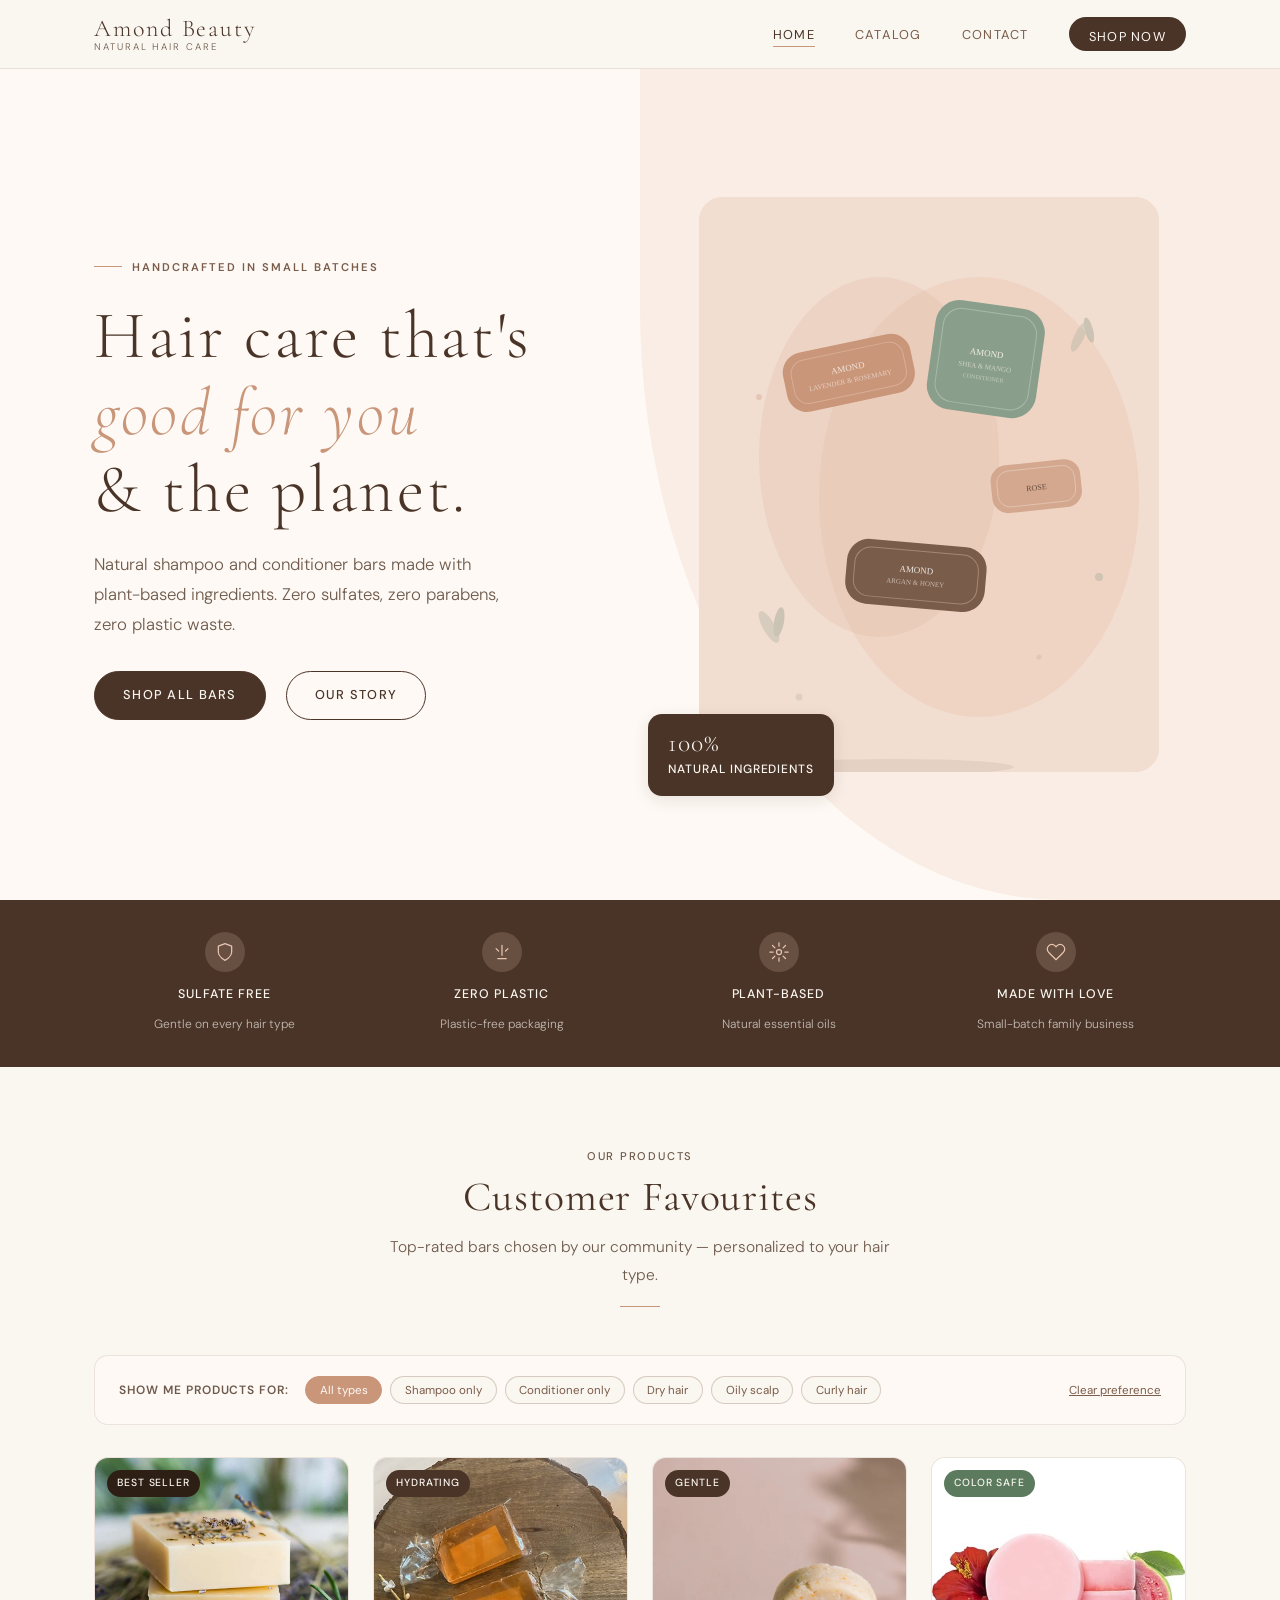
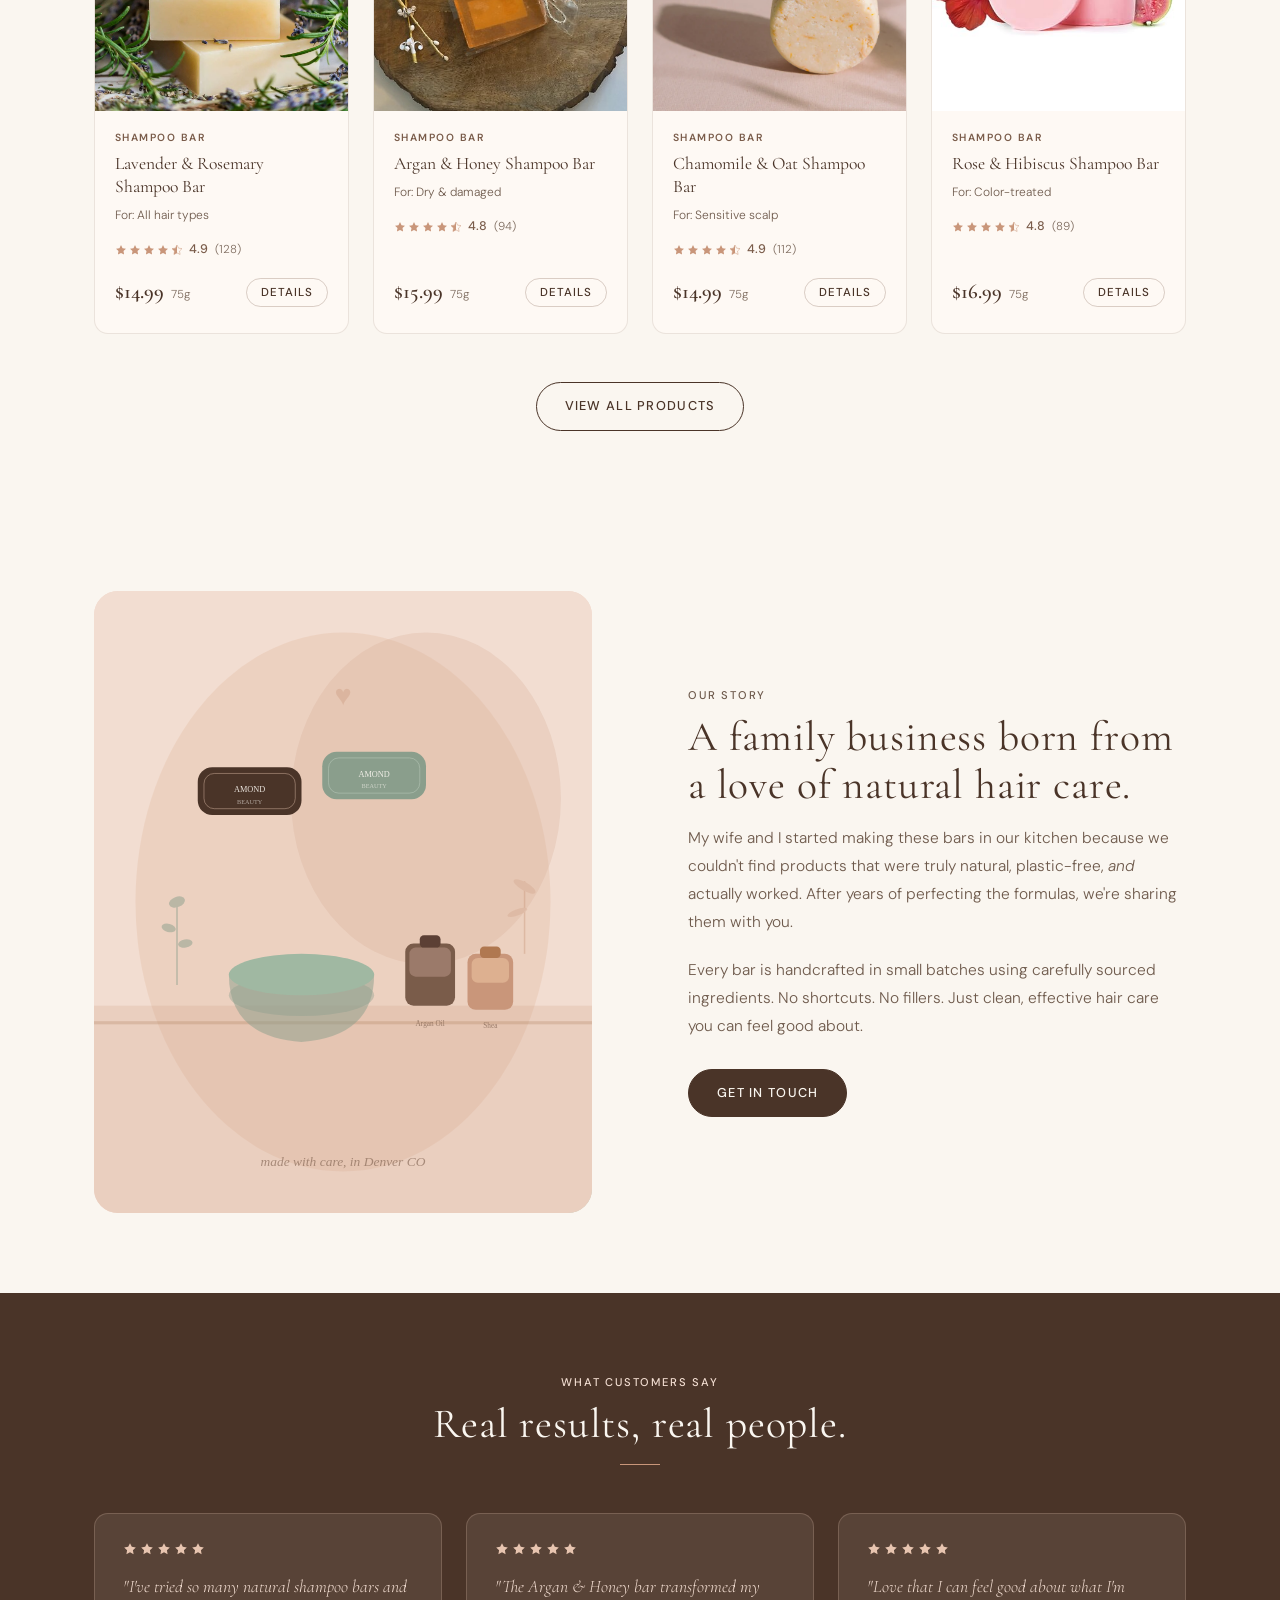
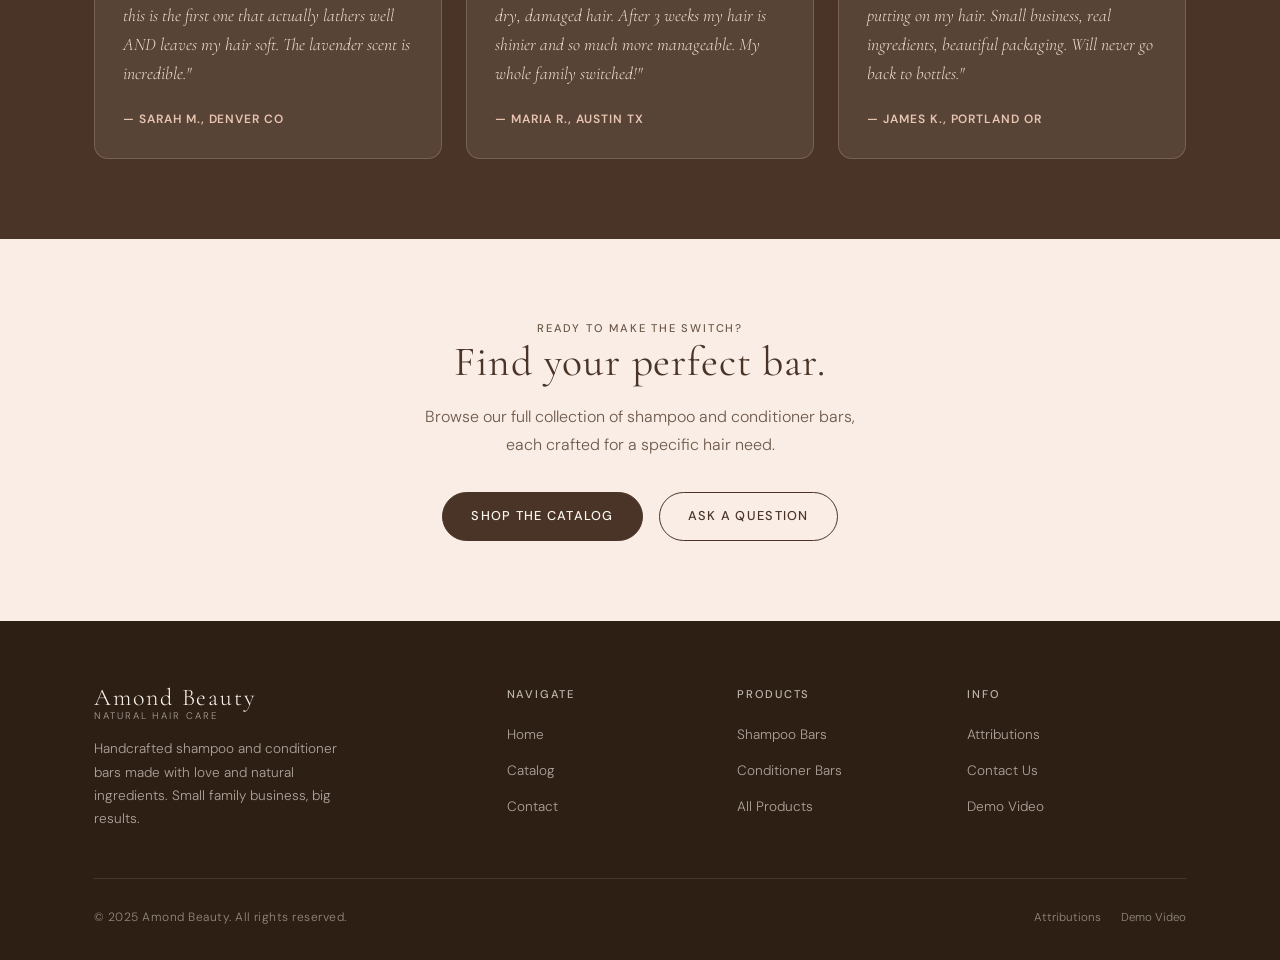
==== commit 3f28003a: "final project updates" ====
--- a/final/index.html
+++ b/final/index.html
@@ -12,65 +12,52 @@
   <meta property="og:description" content="Handcrafted shampoo and conditioner bars made with natural ingredients. Zero plastic, zero compromise." />
   <meta property="og:type" content="website" />
   <meta property="og:url" content="https://amondbeauty.com/" />
-  <meta property="og:image" content="images/og-home.svg" />
+  <meta property="og:image" content="https://amondbeauty.com/images/og-home.svg" />
 
   <!-- Favicon -->
   <link rel="icon" type="image/svg+xml" href="images/favicon.svg" />
 
-  <link rel="stylesheet" href="styles/main.css" />
-
-  <style>
-    /* Scroll reveal animations */
-    [data-reveal] {
-      opacity: 0;
-      transform: translateY(24px);
-      transition: opacity 0.6s ease, transform 0.6s ease;
-    }
-    [data-reveal].revealed {
-      opacity: 1;
-      transform: translateY(0);
-    }
-    [data-reveal-delay="1"] { transition-delay: 0.1s; }
-    [data-reveal-delay="2"] { transition-delay: 0.2s; }
-    [data-reveal-delay="3"] { transition-delay: 0.3s; }
-    [data-reveal-delay="4"] { transition-delay: 0.4s; }
-  </style>
+  <!-- Google Fonts -->
+  <link rel="preconnect" href="https://fonts.googleapis.com">
+  <link rel="preconnect" href="https://fonts.gstatic.com" crossorigin>
+  <link href="https://fonts.googleapis.com/css2?family=Cormorant+Garamond:ital,wght@0,300;0,400;0,600;1,300;1,400&family=DM+Sans:ital,wght@0,300;0,400;0,500;1,300&display=swap" rel="stylesheet">
+
+  <!-- Stylesheets -->
+  <link rel="stylesheet" href="styles/base.css" />
+  <link rel="stylesheet" href="styles/components.css" />
 </head>
 <body>
 
   <!-- ══════════════════════════════════════════
        HEADER / NAV
   ══════════════════════════════════════════ -->
-  <header class="site-header" role="banner">
-    <div class="container">
-      <nav class="nav-inner" aria-label="Main navigation">
-        <a href="index.html" class="nav-logo" aria-label="Amond Beauty home">
+  <header class="ab-header" role="banner">
+    <div class="ab-container">
+      <nav class="ab-nav-inner" aria-label="Main navigation">
+        <a href="index.html" class="ab-logo" aria-label="Amond Beauty home">
           Amond Beauty
           <span>Natural Hair Care</span>
         </a>
 
-        <!-- Desktop links -->
-        <ul class="nav-links" role="list">
+        <ul class="ab-nav-links" role="list">
           <li><a href="index.html">Home</a></li>
           <li><a href="catalog.html">Catalog</a></li>
           <li><a href="contact.html">Contact</a></li>
-          <li><a href="catalog.html" class="nav-cta">Shop Now</a></li>
+          <li><a href="catalog.html" class="ab-nav-cta">Shop Now</a></li>
         </ul>
 
-        <!-- Hamburger -->
-        <button class="hamburger" aria-label="Open menu" aria-expanded="false" aria-controls="mobile-nav">
+        <button class="ab-hamburger" aria-label="Open menu" aria-expanded="false" aria-controls="mobile-nav">
           <span></span><span></span><span></span>
         </button>
       </nav>
     </div>
   </header>
 
-  <!-- Mobile nav overlay -->
-  <nav class="mobile-nav" id="mobile-nav" aria-label="Mobile navigation">
+  <nav class="ab-mobile-nav" id="mobile-nav" aria-label="Mobile navigation">
     <a href="index.html">Home</a>
     <a href="catalog.html">Catalog</a>
     <a href="contact.html">Contact</a>
-    <a href="catalog.html" class="btn btn-primary" style="margin-top:1rem;">Shop Now</a>
+    <a href="catalog.html" class="ab-btn ab-btn-primary">Shop Now</a>
   </nav>
 
   <main id="main-content">
@@ -78,29 +65,29 @@
     <!-- ══════════════════════════════════════════
          HERO
     ══════════════════════════════════════════ -->
-    <section class="hero" aria-labelledby="hero-heading">
-      <div class="container">
-        <div class="hero-inner">
-
-          <div class="hero-text">
-            <p class="hero-eyebrow">Handcrafted in small batches</p>
+    <section class="ab-hero" aria-labelledby="hero-heading">
+      <div class="ab-container">
+        <div class="ab-hero-inner">
+
+          <div class="ab-hero-text">
+            <p class="ab-hero-eyebrow">Handcrafted in small batches</p>
             <h1 id="hero-heading">
               Hair care that's<br/>
               <em>good for you</em><br/>
               &amp; the planet.
             </h1>
-            <p class="hero-desc">
+            <p class="ab-hero-desc">
               Natural shampoo and conditioner bars made with plant-based ingredients.
               Zero sulfates, zero parabens, zero plastic waste.
             </p>
-            <div class="hero-actions">
-              <a href="catalog.html" class="btn btn-primary">Shop All Bars</a>
-              <a href="#about" class="btn btn-outline">Our Story</a>
-            </div>
-          </div>
-
-          <div class="hero-image-wrap">
-            <div class="hero-image-frame">
+            <div class="ab-hero-actions">
+              <a href="catalog.html" class="ab-btn ab-btn-primary">Shop All Bars</a>
+              <a href="#about" class="ab-btn ab-btn-outline">Our Story</a>
+            </div>
+          </div>
+
+          <div class="ab-hero-image-wrap">
+            <div class="ab-hero-image-frame">
               <img
                 src="images/hero-bars.svg"
                 alt="Assorted Amond Beauty shampoo and conditioner bars arranged on a natural surface"
@@ -109,7 +96,7 @@
                 loading="eager"
               />
             </div>
-            <div class="hero-badge">
+            <div class="ab-hero-badge">
               <strong>100%</strong>
               Natural Ingredients
             </div>
@@ -122,32 +109,32 @@
     <!-- ══════════════════════════════════════════
          VALUES STRIP
     ══════════════════════════════════════════ -->
-    <section class="values-strip" aria-label="Our values">
-      <div class="container">
-        <ul class="values-grid" role="list">
-          <li class="value-item">
-            <div class="value-icon" aria-hidden="true">
+    <section class="ab-values-strip" aria-label="Our values">
+      <div class="ab-container">
+        <ul class="ab-values-grid" role="list">
+          <li class="ab-value-item">
+            <div class="ab-value-icon" aria-hidden="true">
               <svg viewBox="0 0 24 24" fill="none" stroke-width="1.5" stroke-linecap="round" stroke-linejoin="round"><path d="M12 22s8-4 8-10V5l-8-3-8 3v7c0 6 8 10 8 10z"/></svg>
             </div>
             <strong>Sulfate Free</strong>
             <span>Gentle on every hair type</span>
           </li>
-          <li class="value-item">
-            <div class="value-icon" aria-hidden="true">
+          <li class="ab-value-item">
+            <div class="ab-value-icon" aria-hidden="true">
               <svg viewBox="0 0 24 24" fill="none" stroke-width="1.5" stroke-linecap="round" stroke-linejoin="round"><path d="M7 20h10M12 4v12M4.93 7.93l2.83 2.83M19.07 7.93l-2.83 2.83"/></svg>
             </div>
             <strong>Zero Plastic</strong>
             <span>Plastic-free packaging</span>
           </li>
-          <li class="value-item">
-            <div class="value-icon" aria-hidden="true">
+          <li class="ab-value-item">
+            <div class="ab-value-icon" aria-hidden="true">
               <svg viewBox="0 0 24 24" fill="none" stroke-width="1.5" stroke-linecap="round" stroke-linejoin="round"><circle cx="12" cy="12" r="3"/><path d="M12 1v4M12 19v4M4.22 4.22l2.83 2.83M16.95 16.95l2.83 2.83M1 12h4M19 12h4M4.22 19.78l2.83-2.83M16.95 7.05l2.83-2.83"/></svg>
             </div>
             <strong>Plant-Based</strong>
             <span>Natural essential oils</span>
           </li>
-          <li class="value-item">
-            <div class="value-icon" aria-hidden="true">
+          <li class="ab-value-item">
+            <div class="ab-value-icon" aria-hidden="true">
               <svg viewBox="0 0 24 24" fill="none" stroke-width="1.5" stroke-linecap="round" stroke-linejoin="round"><path d="M20.84 4.61a5.5 5.5 0 0 0-7.78 0L12 5.67l-1.06-1.06a5.5 5.5 0 0 0-7.78 7.78l1.06 1.06L12 21.23l7.78-7.78 1.06-1.06a5.5 5.5 0 0 0 0-7.78z"/></svg>
             </div>
             <strong>Made with Love</strong>
@@ -160,35 +147,33 @@
     <!-- ══════════════════════════════════════════
          FEATURED PRODUCTS
     ══════════════════════════════════════════ -->
-    <section class="section-pad" aria-labelledby="featured-heading">
-      <div class="container">
-
-        <div class="section-header" data-reveal>
+    <section class="ab-section" aria-labelledby="featured-heading">
+      <div class="ab-container">
+
+        <div class="ab-section-header" data-reveal>
           <h4>Our products</h4>
           <h2 id="featured-heading">Customer Favourites</h2>
           <p>Top-rated bars chosen by our community — personalized to your hair type.</p>
-          <div class="divider" aria-hidden="true"></div>
-        </div>
-
-        <!-- Preferences widget (localStorage) -->
-        <div class="preferences-widget" id="pref-widget" data-reveal data-reveal-delay="1" role="region" aria-label="Hair type preferences">
-          <span class="pref-label">Show me products for:</span>
-          <div class="pref-options" role="group" aria-label="Hair type filter">
-            <button class="pref-btn" data-pref="all">All types</button>
-            <button class="pref-btn" data-pref="shampoo">Shampoo only</button>
-            <button class="pref-btn" data-pref="conditioner">Conditioner only</button>
-            <button class="pref-btn" data-pref="dry">Dry hair</button>
-            <button class="pref-btn" data-pref="oily">Oily scalp</button>
-            <button class="pref-btn" data-pref="curly">Curly hair</button>
-          </div>
-          <button class="pref-clear" id="pref-clear" aria-label="Clear hair type preference">Clear preference</button>
-        </div>
-
-        <!-- Product grid populated by JS -->
-        <div class="products-grid" id="featured-products" aria-live="polite" aria-label="Featured products"></div>
-
-        <div style="text-align:center; margin-top:3rem;" data-reveal>
-          <a href="catalog.html" class="btn btn-outline">View All Products</a>
+          <div class="ab-divider" aria-hidden="true"></div>
+        </div>
+
+        <div class="ab-preferences-widget" id="pref-widget" data-reveal data-reveal-delay="1" role="region" aria-label="Hair type preferences">
+          <span class="ab-pref-label">Show me products for:</span>
+          <div class="ab-pref-options" role="group" aria-label="Hair type filter">
+            <button class="ab-pref-btn" data-pref="all">All types</button>
+            <button class="ab-pref-btn" data-pref="shampoo">Shampoo only</button>
+            <button class="ab-pref-btn" data-pref="conditioner">Conditioner only</button>
+            <button class="ab-pref-btn" data-pref="dry">Dry hair</button>
+            <button class="ab-pref-btn" data-pref="oily">Oily scalp</button>
+            <button class="ab-pref-btn" data-pref="curly">Curly hair</button>
+          </div>
+          <button class="ab-pref-clear" id="pref-clear" aria-label="Clear hair type preference">Clear preference</button>
+        </div>
+
+        <div class="ab-products-grid" id="featured-products" aria-live="polite" aria-label="Featured products"></div>
+
+        <div class="ab-section-header ab-view-all-wrap" data-reveal>
+          <a href="catalog.html" class="ab-btn ab-btn-outline">View All Products</a>
         </div>
 
       </div>
@@ -197,11 +182,11 @@
     <!-- ══════════════════════════════════════════
          ABOUT STRIP
     ══════════════════════════════════════════ -->
-    <section class="section-pad" id="about" aria-labelledby="about-heading">
-      <div class="container">
-        <div class="about-strip">
-
-          <div class="about-image" data-reveal>
+    <section class="ab-section" id="about" aria-labelledby="about-heading">
+      <div class="ab-container">
+        <div class="ab-about-strip">
+
+          <div class="ab-about-image" data-reveal>
             <img
               src="images/about-makers.svg"
               alt="The Amond Beauty founders crafting bars in their studio"
@@ -209,10 +194,10 @@
               height="600"
               loading="lazy"
             />
-            <div class="about-image-accent" aria-hidden="true"></div>
-          </div>
-
-          <div class="about-text" data-reveal data-reveal-delay="2">
+            <div class="ab-about-image-accent" aria-hidden="true"></div>
+          </div>
+
+          <div class="ab-about-text" data-reveal data-reveal-delay="2">
             <h4>Our story</h4>
             <h2 id="about-heading">A family business born from a love of natural hair care.</h2>
             <p>
@@ -224,7 +209,7 @@
               Every bar is handcrafted in small batches using carefully sourced ingredients.
               No shortcuts. No fillers. Just clean, effective hair care you can feel good about.
             </p>
-            <a href="contact.html" class="btn btn-primary" style="margin-top:0.5rem;">Get in Touch</a>
+            <a href="contact.html" class="ab-btn ab-btn-primary ab-about-cta">Get in Touch</a>
           </div>
 
         </div>
@@ -234,47 +219,47 @@
     <!-- ══════════════════════════════════════════
          TESTIMONIALS
     ══════════════════════════════════════════ -->
-    <section class="testimonials-wrap" aria-labelledby="reviews-heading">
-      <div class="container">
-        <div class="section-header" style="color:var(--cream);" data-reveal>
-          <h4 style="color:var(--blush);">What customers say</h4>
-          <h2 id="reviews-heading" style="color:var(--cream);">Real results, real people.</h2>
-          <div class="divider" aria-hidden="true"></div>
-        </div>
-
-        <ul class="testimonials-grid" role="list">
-          <li class="testimonial-card" data-reveal data-reveal-delay="1">
-            <div class="testimonial-stars" aria-label="5 out of 5 stars">
-              <svg viewBox="0 0 24 24"><polygon points="12,2 15.09,8.26 22,9.27 17,14.14 18.18,21.02 12,17.77 5.82,21.02 7,14.14 2,9.27 8.91,8.26"/></svg>
-              <svg viewBox="0 0 24 24"><polygon points="12,2 15.09,8.26 22,9.27 17,14.14 18.18,21.02 12,17.77 5.82,21.02 7,14.14 2,9.27 8.91,8.26"/></svg>
-              <svg viewBox="0 0 24 24"><polygon points="12,2 15.09,8.26 22,9.27 17,14.14 18.18,21.02 12,17.77 5.82,21.02 7,14.14 2,9.27 8.91,8.26"/></svg>
-              <svg viewBox="0 0 24 24"><polygon points="12,2 15.09,8.26 22,9.27 17,14.14 18.18,21.02 12,17.77 5.82,21.02 7,14.14 2,9.27 8.91,8.26"/></svg>
-              <svg viewBox="0 0 24 24"><polygon points="12,2 15.09,8.26 22,9.27 17,14.14 18.18,21.02 12,17.77 5.82,21.02 7,14.14 2,9.27 8.91,8.26"/></svg>
-            </div>
-            <p class="testimonial-text">"I've tried so many natural shampoo bars and this is the first one that actually lathers well AND leaves my hair soft. The lavender scent is incredible."</p>
-            <p class="testimonial-author">— Sarah M., Denver CO</p>
-          </li>
-          <li class="testimonial-card" data-reveal data-reveal-delay="2">
-            <div class="testimonial-stars" aria-label="5 out of 5 stars">
-              <svg viewBox="0 0 24 24"><polygon points="12,2 15.09,8.26 22,9.27 17,14.14 18.18,21.02 12,17.77 5.82,21.02 7,14.14 2,9.27 8.91,8.26"/></svg>
-              <svg viewBox="0 0 24 24"><polygon points="12,2 15.09,8.26 22,9.27 17,14.14 18.18,21.02 12,17.77 5.82,21.02 7,14.14 2,9.27 8.91,8.26"/></svg>
-              <svg viewBox="0 0 24 24"><polygon points="12,2 15.09,8.26 22,9.27 17,14.14 18.18,21.02 12,17.77 5.82,21.02 7,14.14 2,9.27 8.91,8.26"/></svg>
-              <svg viewBox="0 0 24 24"><polygon points="12,2 15.09,8.26 22,9.27 17,14.14 18.18,21.02 12,17.77 5.82,21.02 7,14.14 2,9.27 8.91,8.26"/></svg>
-              <svg viewBox="0 0 24 24"><polygon points="12,2 15.09,8.26 22,9.27 17,14.14 18.18,21.02 12,17.77 5.82,21.02 7,14.14 2,9.27 8.91,8.26"/></svg>
-            </div>
-            <p class="testimonial-text">"The Argan &amp; Honey bar transformed my dry, damaged hair. After 3 weeks my hair is shinier and so much more manageable. My whole family switched!"</p>
-            <p class="testimonial-author">— Maria R., Austin TX</p>
-          </li>
-          <li class="testimonial-card" data-reveal data-reveal-delay="3">
-            <div class="testimonial-stars" aria-label="5 out of 5 stars">
-              <svg viewBox="0 0 24 24"><polygon points="12,2 15.09,8.26 22,9.27 17,14.14 18.18,21.02 12,17.77 5.82,21.02 7,14.14 2,9.27 8.91,8.26"/></svg>
-              <svg viewBox="0 0 24 24"><polygon points="12,2 15.09,8.26 22,9.27 17,14.14 18.18,21.02 12,17.77 5.82,21.02 7,14.14 2,9.27 8.91,8.26"/></svg>
-              <svg viewBox="0 0 24 24"><polygon points="12,2 15.09,8.26 22,9.27 17,14.14 18.18,21.02 12,17.77 5.82,21.02 7,14.14 2,9.27 8.91,8.26"/></svg>
-              <svg viewBox="0 0 24 24"><polygon points="12,2 15.09,8.26 22,9.27 17,14.14 18.18,21.02 12,17.77 5.82,21.02 7,14.14 2,9.27 8.91,8.26"/></svg>
-              <svg viewBox="0 0 24 24"><polygon points="12,2 15.09,8.26 22,9.27 17,14.14 18.18,21.02 12,17.77 5.82,21.02 7,14.14 2,9.27 8.91,8.26"/></svg>
-            </div>
-            <p class="testimonial-text">"Love that I can feel good about what I'm putting on my hair. Small business, real ingredients, beautiful packaging. Will never go back to bottles."</p>
-            <p class="testimonial-author">— James K., Portland OR</p>
+    <section class="ab-testimonials-wrap" aria-labelledby="reviews-heading">
+      <div class="ab-container">
+        <div class="ab-section-header ab-testimonials-header" data-reveal>
+          <h4>What customers say</h4>
+          <h2 id="reviews-heading">Real results, real people.</h2>
+          <div class="ab-divider" aria-hidden="true"></div>
+        </div>
+
+        <ul class="ab-testimonials-grid" role="list">
+          <li class="ab-testimonial-card" data-reveal data-reveal-delay="1">
+            <div class="ab-testimonial-stars" aria-label="5 out of 5 stars">
+              <svg viewBox="0 0 24 24"><polygon points="12,2 15.09,8.26 22,9.27 17,14.14 18.18,21.02 12,17.77 5.82,21.02 7,14.14 2,9.27 8.91,8.26"/></svg>
+              <svg viewBox="0 0 24 24"><polygon points="12,2 15.09,8.26 22,9.27 17,14.14 18.18,21.02 12,17.77 5.82,21.02 7,14.14 2,9.27 8.91,8.26"/></svg>
+              <svg viewBox="0 0 24 24"><polygon points="12,2 15.09,8.26 22,9.27 17,14.14 18.18,21.02 12,17.77 5.82,21.02 7,14.14 2,9.27 8.91,8.26"/></svg>
+              <svg viewBox="0 0 24 24"><polygon points="12,2 15.09,8.26 22,9.27 17,14.14 18.18,21.02 12,17.77 5.82,21.02 7,14.14 2,9.27 8.91,8.26"/></svg>
+              <svg viewBox="0 0 24 24"><polygon points="12,2 15.09,8.26 22,9.27 17,14.14 18.18,21.02 12,17.77 5.82,21.02 7,14.14 2,9.27 8.91,8.26"/></svg>
+            </div>
+            <p class="ab-testimonial-text">"I've tried so many natural shampoo bars and this is the first one that actually lathers well AND leaves my hair soft. The lavender scent is incredible."</p>
+            <p class="ab-testimonial-author">— Sarah M., Denver CO</p>
+          </li>
+          <li class="ab-testimonial-card" data-reveal data-reveal-delay="2">
+            <div class="ab-testimonial-stars" aria-label="5 out of 5 stars">
+              <svg viewBox="0 0 24 24"><polygon points="12,2 15.09,8.26 22,9.27 17,14.14 18.18,21.02 12,17.77 5.82,21.02 7,14.14 2,9.27 8.91,8.26"/></svg>
+              <svg viewBox="0 0 24 24"><polygon points="12,2 15.09,8.26 22,9.27 17,14.14 18.18,21.02 12,17.77 5.82,21.02 7,14.14 2,9.27 8.91,8.26"/></svg>
+              <svg viewBox="0 0 24 24"><polygon points="12,2 15.09,8.26 22,9.27 17,14.14 18.18,21.02 12,17.77 5.82,21.02 7,14.14 2,9.27 8.91,8.26"/></svg>
+              <svg viewBox="0 0 24 24"><polygon points="12,2 15.09,8.26 22,9.27 17,14.14 18.18,21.02 12,17.77 5.82,21.02 7,14.14 2,9.27 8.91,8.26"/></svg>
+              <svg viewBox="0 0 24 24"><polygon points="12,2 15.09,8.26 22,9.27 17,14.14 18.18,21.02 12,17.77 5.82,21.02 7,14.14 2,9.27 8.91,8.26"/></svg>
+            </div>
+            <p class="ab-testimonial-text">"The Argan &amp; Honey bar transformed my dry, damaged hair. After 3 weeks my hair is shinier and so much more manageable. My whole family switched!"</p>
+            <p class="ab-testimonial-author">— Maria R., Austin TX</p>
+          </li>
+          <li class="ab-testimonial-card" data-reveal data-reveal-delay="3">
+            <div class="ab-testimonial-stars" aria-label="5 out of 5 stars">
+              <svg viewBox="0 0 24 24"><polygon points="12,2 15.09,8.26 22,9.27 17,14.14 18.18,21.02 12,17.77 5.82,21.02 7,14.14 2,9.27 8.91,8.26"/></svg>
+              <svg viewBox="0 0 24 24"><polygon points="12,2 15.09,8.26 22,9.27 17,14.14 18.18,21.02 12,17.77 5.82,21.02 7,14.14 2,9.27 8.91,8.26"/></svg>
+              <svg viewBox="0 0 24 24"><polygon points="12,2 15.09,8.26 22,9.27 17,14.14 18.18,21.02 12,17.77 5.82,21.02 7,14.14 2,9.27 8.91,8.26"/></svg>
+              <svg viewBox="0 0 24 24"><polygon points="12,2 15.09,8.26 22,9.27 17,14.14 18.18,21.02 12,17.77 5.82,21.02 7,14.14 2,9.27 8.91,8.26"/></svg>
+              <svg viewBox="0 0 24 24"><polygon points="12,2 15.09,8.26 22,9.27 17,14.14 18.18,21.02 12,17.77 5.82,21.02 7,14.14 2,9.27 8.91,8.26"/></svg>
+            </div>
+            <p class="ab-testimonial-text">"Love that I can feel good about what I'm putting on my hair. Small business, real ingredients, beautiful packaging. Will never go back to bottles."</p>
+            <p class="ab-testimonial-author">— James K., Portland OR</p>
           </li>
         </ul>
       </div>
@@ -283,14 +268,14 @@
     <!-- ══════════════════════════════════════════
          CTA BAND
     ══════════════════════════════════════════ -->
-    <section class="section-pad" aria-labelledby="cta-heading" style="text-align:center; background:var(--blush-lightest);">
-      <div class="container" data-reveal>
+    <section class="ab-section ab-cta-band" aria-labelledby="cta-heading">
+      <div class="ab-container" data-reveal>
         <h4>Ready to make the switch?</h4>
-        <h2 id="cta-heading" style="margin-bottom:1rem;">Find your perfect bar.</h2>
-        <p style="color:var(--muted); max-width:440px; margin:0 auto 2rem;">Browse our full collection of shampoo and conditioner bars, each crafted for a specific hair need.</p>
-        <div style="display:flex; gap:1rem; justify-content:center; flex-wrap:wrap;">
-          <a href="catalog.html" class="btn btn-primary">Shop the Catalog</a>
-          <a href="contact.html" class="btn btn-outline">Ask a Question</a>
+        <h2 id="cta-heading">Find your perfect bar.</h2>
+        <p>Browse our full collection of shampoo and conditioner bars, each crafted for a specific hair need.</p>
+        <div class="ab-cta-actions">
+          <a href="catalog.html" class="ab-btn ab-btn-primary">Shop the Catalog</a>
+          <a href="contact.html" class="ab-btn ab-btn-outline">Ask a Question</a>
         </div>
       </div>
     </section>
@@ -300,17 +285,17 @@
   <!-- ══════════════════════════════════════════
        FOOTER
   ══════════════════════════════════════════ -->
-  <footer class="site-footer" role="contentinfo">
-    <div class="container">
-      <div class="footer-grid">
-        <div class="footer-brand">
-          <a href="index.html" class="nav-logo">
+  <footer class="ab-footer" role="contentinfo">
+    <div class="ab-container">
+      <div class="ab-footer-grid">
+        <div class="ab-footer-brand">
+          <a href="index.html" class="ab-logo">
             Amond Beauty
             <span>Natural Hair Care</span>
           </a>
           <p>Handcrafted shampoo and conditioner bars made with love and natural ingredients. Small family business, big results.</p>
         </div>
-        <div class="footer-col">
+        <div class="ab-footer-col">
           <h4>Navigate</h4>
           <ul role="list">
             <li><a href="index.html">Home</a></li>
@@ -318,7 +303,7 @@
             <li><a href="contact.html">Contact</a></li>
           </ul>
         </div>
-        <div class="footer-col">
+        <div class="ab-footer-col">
           <h4>Products</h4>
           <ul role="list">
             <li><a href="catalog.html?filter=shampoo">Shampoo Bars</a></li>
@@ -326,7 +311,7 @@
             <li><a href="catalog.html">All Products</a></li>
           </ul>
         </div>
-        <div class="footer-col">
+        <div class="ab-footer-col">
           <h4>Info</h4>
           <ul role="list">
             <li><a href="attributions.html">Attributions</a></li>
@@ -335,9 +320,9 @@
           </ul>
         </div>
       </div>
-      <div class="footer-bottom">
-        <p class="footer-copy">&copy; 2025 Amond Beauty. All rights reserved.</p>
-        <nav class="footer-legal" aria-label="Legal links">
+      <div class="ab-footer-bottom">
+        <p class="ab-footer-copy">&copy; 2025 Amond Beauty. All rights reserved.</p>
+        <nav class="ab-footer-legal" aria-label="Legal links">
           <a href="attributions.html">Attributions</a>
           <a href="https://youtu.be/VIDEO_ID" target="_blank" rel="noopener">Demo Video</a>
         </nav>
--- a/final/styles/base.css
+++ b/final/styles/base.css
@@ -0,0 +1,93 @@
+/* ═══════════════════════════════════════════════════════
+   Amond Beauty — base.css
+   Design tokens, reset, base typography
+═══════════════════════════════════════════════════════ */
+
+/* ── Design Tokens ─*/
+:root {
+  --cream:        #FAF6F0;
+  --warm-white:   #FEF9F4;
+  --blush-lightest: #F9EDE5;
+  --blush-light:  #F2DDD1;
+  --blush:        #E8C5B0;
+  --blush-mid:    #D4A88F;
+  --blush-dark:   #C9967A;
+  --bark:         #7A5C4A;
+  --bark-deep:    #4A3428;
+  --bark-darkest: #2E1F14;
+  --sage:         #8A9E8C;
+  --sage-light:   #C5D4C6;
+  --sage-dark:    #5C7A5E;
+  --ink:          #2E2018;
+
+  /* Darkened for WCAG AA 4.5:1 contrast on light backgrounds */
+  --muted:        #6E5A4C;
+  --muted-light:  #7D6B5E;
+
+  --border:       rgba(122, 92, 74, 0.14);
+  --border-mid:   rgba(122, 92, 74, 0.28);
+  --shadow-sm:    0 1px 4px rgba(46,32,24,0.06);
+  --shadow-md:    0 4px 16px rgba(46,32,24,0.10);
+  --shadow-lg:    0 12px 40px rgba(46,32,24,0.14);
+
+  --radius-sm:    4px;
+  --radius-md:    8px;
+  --radius-lg:    14px;
+  --radius-xl:    24px;
+
+  --font-display: 'Cormorant Garamond', Georgia, serif;
+  --font-body:    'DM Sans', system-ui, sans-serif;
+
+  --transition:   0.22s ease;
+  --max-width:    1140px;
+}
+
+/* ── Reset ──*/
+*, *::before, *::after { box-sizing: border-box; margin: 0; padding: 0; }
+html { font-size: 16px; scroll-behavior: smooth; }
+img, video { max-width: 100%; display: block; }
+ul { list-style: none; }
+a { color: inherit; text-decoration: none; }
+button { cursor: pointer; font-family: var(--font-body); border: none; background: none; }
+input, textarea, select { font-family: var(--font-body); }
+
+/* ── Base ──────────────────────────────────────────── */
+body {
+  font-family: var(--font-body);
+  font-weight: 300;
+  background-color: var(--cream);
+  color: var(--ink);
+  line-height: 1.75;
+  min-height: 100vh;
+}
+
+/* ── Typography ── */
+h1, h2, h3 {
+  font-family: var(--font-display);
+  font-weight: 400;
+  line-height: 1.15;
+  color: var(--bark-deep);
+}
+h1 { font-size: clamp(2.6rem, 6vw, 4.2rem); font-weight: 300; letter-spacing: 0.04em; }
+h2 { font-size: clamp(1.8rem, 4vw, 2.6rem); letter-spacing: 0.02em; }
+h3 { font-size: 1.25rem; }
+h4 {
+  font-family: var(--font-body);
+  font-size: 0.7rem;
+  font-weight: 500;
+  letter-spacing: 0.16em;
+  text-transform: uppercase;
+  color: var(--muted);
+}
+p { line-height: 1.8; color: var(--ink); }
+
+/* ── Accessibility utility ─────────────────────────── */
+.sr-only {
+  position: absolute;
+  width: 1px; height: 1px;
+  padding: 0; margin: -1px;
+  overflow: hidden;
+  clip: rect(0,0,0,0);
+  white-space: nowrap;
+  border: 0;
+}
--- a/final/styles/components.css
+++ b/final/styles/components.css
@@ -0,0 +1,1376 @@
+/* ═══════════════════════════════════════════════════════
+   Amond Beauty — components.css
+   Layout, nav, hero, buttons, cards, modal, forms, footer
+═══════════════════════════════════════════════════════ */
+
+/* ── Layout helpers ────────────────────────────────── */
+.ab-container {
+  width: 100%;
+  max-width: var(--max-width);
+  margin: 0 auto;
+  padding: 0 1.5rem;
+}
+.ab-section { padding: 5rem 0; }
+.ab-section-sm { padding: 3rem 0; }
+
+/* ── Section header ────────────────────────────────── */
+.ab-section-header {
+  text-align: center;
+  margin-bottom: 3rem;
+}
+.ab-section-header h4 { margin-bottom: 0.5rem; }
+.ab-section-header h2 { margin-bottom: 0.75rem; }
+.ab-section-header p {
+  max-width: 520px;
+  margin: 0 auto;
+  color: var(--muted);
+  font-size: 0.97rem;
+}
+.ab-divider {
+  width: 40px;
+  height: 1px;
+  background: var(--blush-dark);
+  margin: 1rem auto 0;
+}
+.ab-divider-light {
+  width: 40px;
+  height: 1px;
+  background: var(--blush-dark);
+  margin: 1rem auto 0;
+}
+.ab-view-all-wrap {
+  margin-top: 3rem;
+  margin-bottom: 0;
+}
+
+/* ── Scroll reveal animation ───────────────────────── */
+[data-reveal] {
+  opacity: 0;
+  transform: translateY(24px);
+  transition: opacity 0.6s ease, transform 0.6s ease;
+}
+[data-reveal].revealed {
+  opacity: 1;
+  transform: translateY(0);
+}
+[data-reveal-delay="1"] { transition-delay: 0.1s; }
+[data-reveal-delay="2"] { transition-delay: 0.2s; }
+[data-reveal-delay="3"] { transition-delay: 0.3s; }
+[data-reveal-delay="4"] { transition-delay: 0.4s; }
+
+/* ─────────────────────────────────────────────────────
+   HEADER / NAV
+───────────────────────────────────────────────────── */
+.ab-header {
+  position: fixed;
+  top: 0; left: 0; right: 0;
+  z-index: 100;
+  background: rgba(250,246,240,0.97);
+  backdrop-filter: blur(12px);
+  -webkit-backdrop-filter: blur(12px);
+  border-bottom: 1px solid var(--border);
+  transition: box-shadow var(--transition);
+}
+.ab-header.scrolled { box-shadow: var(--shadow-md); }
+
+.ab-nav-inner {
+  display: flex;
+  align-items: center;
+  justify-content: space-between;
+  height: 68px;
+}
+
+.ab-logo {
+  font-family: var(--font-display);
+  font-size: 1.5rem;
+  font-weight: 300;
+  letter-spacing: 0.08em;
+  color: var(--bark-deep);
+  display: flex;
+  flex-direction: column;
+  line-height: 1.1;
+}
+.ab-logo span {
+  font-size: 0.6rem;
+  letter-spacing: 0.2em;
+  text-transform: uppercase;
+  color: var(--muted);
+  font-family: var(--font-body);
+}
+
+.ab-nav-links {
+  display: flex;
+  align-items: center;
+  gap: 2.5rem;
+}
+.ab-nav-links a {
+  font-size: 0.8rem;
+  font-weight: 400;
+  letter-spacing: 0.1em;
+  text-transform: uppercase;
+  color: var(--bark);
+  transition: color var(--transition);
+  position: relative;
+  padding-bottom: 2px;
+}
+.ab-nav-links a::after {
+  content: '';
+  position: absolute;
+  bottom: -2px; left: 0; right: 0;
+  height: 1px;
+  background: var(--blush-dark);
+  transform: scaleX(0);
+  transform-origin: left;
+  transition: transform var(--transition);
+}
+.ab-nav-links a:hover,
+.ab-nav-links a.active { color: var(--bark-deep); }
+.ab-nav-links a:hover::after,
+.ab-nav-links a.active::after { transform: scaleX(1); }
+
+.ab-nav-cta {
+  display: inline-flex;
+  align-items: center;
+  gap: 0.4rem;
+  font-size: 0.75rem;
+  font-weight: 500;
+  letter-spacing: 0.1em;
+  text-transform: uppercase;
+  color: var(--warm-white) !important;
+  background: var(--bark-deep);
+  border-radius: 40px;
+  padding: 0.55rem 1.25rem;
+  transition: background var(--transition), transform var(--transition);
+}
+.ab-nav-cta::after { display: none !important; }
+.ab-nav-cta:hover { background: var(--bark); transform: translateY(-1px); }
+
+/* Hamburger */
+.ab-hamburger {
+  display: none;
+  flex-direction: column;
+  gap: 5px;
+  padding: 6px;
+  background: none;
+  border: none;
+  cursor: pointer;
+  z-index: 110;
+}
+.ab-hamburger span {
+  display: block;
+  width: 24px;
+  height: 1.5px;
+  background: var(--bark-deep);
+  transition: all var(--transition);
+  transform-origin: center;
+}
+.ab-hamburger.open span:nth-child(1) { transform: translateY(6.5px) rotate(45deg); }
+.ab-hamburger.open span:nth-child(2) { opacity: 0; }
+.ab-hamburger.open span:nth-child(3) { transform: translateY(-6.5px) rotate(-45deg); }
+
+/* Mobile nav */
+.ab-mobile-nav {
+  display: none;
+  position: fixed;
+  inset: 0;
+  background: var(--cream);
+  z-index: 99;
+  flex-direction: column;
+  align-items: center;
+  justify-content: center;
+  gap: 2rem;
+}
+.ab-mobile-nav.open { display: flex; }
+.ab-mobile-nav a {
+  font-family: var(--font-display);
+  font-size: 2.4rem;
+  font-weight: 300;
+  color: var(--bark-deep);
+  letter-spacing: 0.05em;
+  transition: color var(--transition);
+}
+.ab-mobile-nav a:hover,
+.ab-mobile-nav a.active { color: var(--blush-dark); }
+
+/* ─────────────────────────────────────────────────────
+   HERO (home page)
+───────────────────────────────────────────────────── */
+.ab-hero {
+  min-height: 100svh;
+  display: flex;
+  align-items: center;
+  padding-top: 68px;
+  position: relative;
+  overflow: hidden;
+  background: var(--warm-white);
+}
+.ab-hero::before {
+  content: '';
+  position: absolute;
+  top: -10%; right: -5%;
+  width: 55%;
+  height: 110%;
+  background: var(--blush-lightest);
+  border-radius: 0 0 0 60%;
+  z-index: 0;
+}
+.ab-hero-inner {
+  display: grid;
+  grid-template-columns: 1fr 1fr;
+  gap: 4rem;
+  align-items: center;
+  position: relative;
+  z-index: 1;
+}
+.ab-hero-text { max-width: 520px; }
+.ab-hero-eyebrow {
+  display: inline-flex;
+  align-items: center;
+  gap: 0.6rem;
+  font-size: 0.7rem;
+  font-weight: 600;
+  letter-spacing: 0.18em;
+  text-transform: uppercase;
+  color: var(--bark);
+  margin-bottom: 1.25rem;
+}
+.ab-hero-eyebrow::before {
+  content: '';
+  display: block;
+  width: 28px;
+  height: 1px;
+  background: var(--blush-dark);
+}
+.ab-hero h1 {
+  margin-bottom: 1.25rem;
+  color: var(--bark-deep);
+}
+.ab-hero h1 em {
+  font-style: italic;
+  color: var(--blush-dark);
+}
+.ab-hero-desc {
+  font-size: 1.05rem;
+  color: var(--muted);
+  margin-bottom: 2rem;
+  max-width: 420px;
+}
+.ab-hero-actions {
+  display: flex;
+  align-items: center;
+  gap: 1.25rem;
+  flex-wrap: wrap;
+}
+
+.ab-hero-image-wrap {
+  position: relative;
+  display: flex;
+  align-items: center;
+  justify-content: center;
+}
+.ab-hero-image-frame {
+  width: 100%;
+  max-width: 460px;
+  aspect-ratio: 4/5;
+  background: var(--blush-light);
+  border-radius: var(--radius-xl);
+  overflow: hidden;
+  position: relative;
+}
+.ab-hero-image-frame img {
+  width: 100%;
+  height: 100%;
+  object-fit: cover;
+}
+.ab-hero-badge {
+  position: absolute;
+  bottom: -1.5rem;
+  left: -1.5rem;
+  background: var(--bark-deep);
+  color: var(--cream);
+  border-radius: var(--radius-lg);
+  padding: 1rem 1.25rem;
+  font-size: 0.75rem;
+  font-weight: 500;
+  text-transform: uppercase;
+  letter-spacing: 0.08em;
+  box-shadow: var(--shadow-md);
+}
+.ab-hero-badge strong {
+  display: block;
+  font-family: var(--font-display);
+  font-size: 1.6rem;
+  font-weight: 300;
+  letter-spacing: 0.04em;
+  line-height: 1;
+  margin-bottom: 0.2rem;
+  text-transform: none;
+}
+
+/* ─────────────────────────────────────────────────────
+   BUTTONS
+───────────────────────────────────────────────────── */
+.ab-btn {
+  display: inline-flex;
+  align-items: center;
+  gap: 0.5rem;
+  font-family: var(--font-body);
+  font-size: 0.8rem;
+  font-weight: 500;
+  letter-spacing: 0.1em;
+  text-transform: uppercase;
+  border-radius: 40px;
+  padding: 0.75rem 1.75rem;
+  transition: all var(--transition);
+  white-space: nowrap;
+}
+.ab-btn-primary {
+  background: var(--bark-deep);
+  color: var(--cream);
+  border: 1.5px solid var(--bark-deep);
+}
+.ab-btn-primary:hover {
+  background: var(--bark);
+  border-color: var(--bark);
+  transform: translateY(-2px);
+  box-shadow: var(--shadow-md);
+}
+.ab-btn-outline {
+  background: transparent;
+  color: var(--bark-deep);
+  border: 1.5px solid var(--bark-deep);
+}
+.ab-btn-outline:hover {
+  background: var(--bark-deep);
+  color: var(--cream);
+  transform: translateY(-2px);
+}
+.ab-btn-ghost {
+  background: transparent;
+  color: var(--bark);
+  border: 1.5px solid var(--border-mid);
+}
+.ab-btn-ghost:hover {
+  border-color: var(--bark);
+  color: var(--bark-deep);
+}
+.ab-btn-block {
+  width: 100%;
+  justify-content: center;
+}
+
+/* ─────────────────────────────────────────────────────
+   VALUES / FEATURES STRIP
+───────────────────────────────────────────────────── */
+.ab-values-strip {
+  background: var(--bark-deep);
+  padding: 2rem 0;
+}
+.ab-values-grid {
+  display: grid;
+  grid-template-columns: repeat(4, 1fr);
+  gap: 1rem;
+  text-align: center;
+}
+.ab-value-item {
+  display: flex;
+  flex-direction: column;
+  align-items: center;
+  gap: 0.5rem;
+  color: var(--cream);
+}
+.ab-value-icon {
+  width: 40px;
+  height: 40px;
+  background: rgba(232,197,176,0.18);
+  border-radius: 50%;
+  display: flex;
+  align-items: center;
+  justify-content: center;
+  margin-bottom: 0.25rem;
+}
+.ab-value-icon svg { width: 20px; height: 20px; stroke: var(--blush); }
+.ab-value-item strong {
+  font-size: 0.78rem;
+  font-weight: 500;
+  letter-spacing: 0.08em;
+  text-transform: uppercase;
+  display: block;
+}
+.ab-value-item span {
+  font-size: 0.75rem;
+  color: rgba(250,246,240,0.7);
+}
+
+/* ─────────────────────────────────────────────────────
+   PRODUCT CARD
+───────────────────────────────────────────────────── */
+.ab-products-grid {
+  display: grid;
+  grid-template-columns: repeat(auto-fill, minmax(240px, 1fr));
+  gap: 1.5rem;
+}
+
+.ab-product-card {
+  background: var(--warm-white);
+  border: 1px solid var(--border);
+  border-radius: var(--radius-lg);
+  overflow: hidden;
+  transition: transform var(--transition), box-shadow var(--transition);
+  cursor: pointer;
+  display: flex;
+  flex-direction: column;
+}
+.ab-product-card:hover {
+  transform: translateY(-4px);
+  box-shadow: var(--shadow-lg);
+}
+.ab-product-card:focus-visible {
+  outline: 2px solid var(--blush-dark);
+  outline-offset: 2px;
+}
+
+.ab-card-image {
+  aspect-ratio: 1 / 1;
+  background: var(--blush-lightest);
+  position: relative;
+  overflow: hidden;
+  display: flex;
+  align-items: center;
+  justify-content: center;
+}
+.ab-card-image img {
+  width: 100%;
+  height: 100%;
+  object-fit: cover;
+  transition: transform 0.4s ease;
+}
+.ab-product-card:hover .ab-card-image img { transform: scale(1.04); }
+
+.ab-card-badge {
+  position: absolute;
+  top: 0.75rem;
+  left: 0.75rem;
+  font-size: 0.65rem;
+  font-weight: 500;
+  letter-spacing: 0.08em;
+  text-transform: uppercase;
+  background: var(--bark-deep);
+  color: var(--cream);
+  border-radius: 20px;
+  padding: 0.25rem 0.65rem;
+  z-index: 1;
+}
+.ab-card-badge.badge-color-safe { background: var(--sage-dark); }
+.ab-card-badge.badge-new { background: var(--blush-dark); }
+.ab-card-badge.badge-best-seller { background: var(--bark-darkest); }
+
+.ab-card-body {
+  padding: 1.1rem 1.25rem 1.4rem;
+  flex: 1;
+  display: flex;
+  flex-direction: column;
+}
+.ab-card-type {
+  font-size: 0.65rem;
+  font-weight: 600;
+  letter-spacing: 0.14em;
+  text-transform: uppercase;
+  color: var(--bark);
+  margin-bottom: 0.35rem;
+}
+.ab-card-name {
+  font-family: var(--font-display);
+  font-size: 1.1rem;
+  font-weight: 400;
+  color: var(--bark-deep);
+  line-height: 1.3;
+  margin-bottom: 0.4rem;
+}
+.ab-card-hair-type {
+  font-size: 0.75rem;
+  color: var(--muted);
+  margin-bottom: 0.75rem;
+}
+.ab-card-rating {
+  display: flex;
+  align-items: center;
+  gap: 0.4rem;
+  margin-bottom: 0.85rem;
+}
+.ab-stars {
+  display: flex;
+  gap: 2px;
+}
+.ab-star {
+  width: 12px;
+  height: 12px;
+  color: var(--blush-dark);
+}
+.ab-card-rating-num {
+  font-size: 0.78rem;
+  font-weight: 500;
+  color: var(--bark);
+}
+.ab-card-rating-count {
+  font-size: 0.72rem;
+  color: var(--muted-light);
+}
+.ab-card-footer {
+  display: flex;
+  align-items: center;
+  justify-content: space-between;
+  margin-top: auto;
+}
+.ab-card-price {
+  font-family: var(--font-display);
+  font-size: 1.3rem;
+  font-weight: 600;
+  color: var(--bark-deep);
+}
+.ab-card-weight {
+  font-size: 0.72rem;
+  color: var(--muted-light);
+  margin-left: 0.2rem;
+}
+.ab-card-btn {
+  font-size: 0.72rem;
+  font-weight: 500;
+  letter-spacing: 0.08em;
+  text-transform: uppercase;
+  color: var(--bark-deep);
+  border: 1px solid var(--border-mid);
+  border-radius: 20px;
+  padding: 0.4rem 0.9rem;
+  transition: all var(--transition);
+}
+.ab-card-btn:hover {
+  background: var(--bark-deep);
+  color: var(--cream);
+  border-color: var(--bark-deep);
+}
+.ab-card-out-of-stock {
+  font-size: 0.72rem;
+  color: var(--muted);
+  font-style: italic;
+}
+
+/* ─────────────────────────────────────────────────────
+   FILTER BAR (catalog)
+───────────────────────────────────────────────────── */
+.ab-filter-bar {
+  display: flex;
+  align-items: center;
+  gap: 0.75rem;
+  flex-wrap: wrap;
+  margin-bottom: 2.5rem;
+}
+.ab-filter-btn {
+  font-size: 0.75rem;
+  font-weight: 500;
+  letter-spacing: 0.08em;
+  text-transform: uppercase;
+  color: var(--bark);
+  border: 1px solid var(--border-mid);
+  border-radius: 30px;
+  padding: 0.5rem 1.1rem;
+  transition: all var(--transition);
+  background: var(--warm-white);
+}
+.ab-filter-btn:hover,
+.ab-filter-btn.active {
+  background: var(--bark-deep);
+  color: var(--cream);
+  border-color: var(--bark-deep);
+}
+
+.ab-sort-wrap {
+  margin-left: auto;
+  display: flex;
+  align-items: center;
+  gap: 0.5rem;
+}
+.ab-sort-wrap label {
+  font-size: 0.75rem;
+  color: var(--muted);
+  letter-spacing: 0.06em;
+  text-transform: uppercase;
+}
+.ab-sort-select {
+  font-size: 0.8rem;
+  color: var(--bark);
+  background: var(--warm-white);
+  border: 1px solid var(--border-mid);
+  border-radius: var(--radius-md);
+  padding: 0.4rem 0.75rem;
+  outline: none;
+  cursor: pointer;
+}
+.ab-sort-select:focus { border-color: var(--blush-dark); }
+
+.ab-products-count {
+  font-size: 0.8rem;
+  color: var(--muted);
+  margin-bottom: 1.5rem;
+}
+
+.ab-search-input {
+  width: 100%;
+  max-width: 420px;
+  background: var(--warm-white);
+  border: 1px solid var(--border-mid);
+  border-radius: 40px;
+  padding: 0.65rem 1.25rem;
+  font-size: 0.9rem;
+  color: var(--ink);
+  outline: none;
+  font-family: var(--font-body);
+}
+.ab-search-wrap { margin-bottom: 1.5rem; }
+
+.ab-empty-state {
+  grid-column: 1/-1;
+  text-align: center;
+  padding: 4rem 0;
+}
+.ab-empty-state p {
+  font-size: 1.1rem;
+  color: var(--muted);
+  margin-bottom: 1rem;
+}
+
+/* ─────────────────────────────────────────────────────
+   MODAL
+───────────────────────────────────────────────────── */
+.ab-modal-overlay {
+  position: fixed;
+  inset: 0;
+  background: rgba(46,32,24,0.55);
+  z-index: 200;
+  display: flex;
+  align-items: center;
+  justify-content: center;
+  padding: 1.5rem;
+  opacity: 0;
+  visibility: hidden;
+  transition: opacity 0.25s ease, visibility 0.25s ease;
+}
+.ab-modal-overlay.open {
+  opacity: 1;
+  visibility: visible;
+}
+.ab-modal {
+  background: var(--warm-white);
+  border-radius: var(--radius-xl);
+  max-width: 680px;
+  width: 100%;
+  max-height: 90vh;
+  overflow-y: auto;
+  box-shadow: var(--shadow-lg);
+  transform: translateY(20px) scale(0.98);
+  transition: transform 0.25s ease;
+}
+.ab-modal-overlay.open .ab-modal { transform: translateY(0) scale(1); }
+
+.ab-modal-header {
+  display: flex;
+  align-items: start;
+  justify-content: space-between;
+  padding: 1.5rem 1.75rem 0;
+}
+.ab-modal-close {
+  width: 32px;
+  height: 32px;
+  border-radius: 50%;
+  border: 1px solid var(--border-mid);
+  display: flex;
+  align-items: center;
+  justify-content: center;
+  flex-shrink: 0;
+  transition: all var(--transition);
+  color: var(--muted);
+  font-size: 1.1rem;
+  line-height: 1;
+}
+.ab-modal-close:hover { background: var(--blush-light); color: var(--bark-deep); }
+
+.ab-modal-body {
+  display: grid;
+  grid-template-columns: 1fr 1fr;
+  gap: 1.5rem;
+  padding: 1.25rem 1.75rem 1.75rem;
+}
+.ab-modal-image {
+  aspect-ratio: 1;
+  background: var(--blush-lightest);
+  border-radius: var(--radius-lg);
+  overflow: hidden;
+}
+.ab-modal-image img {
+  width: 100%;
+  height: 100%;
+  object-fit: cover;
+}
+.ab-modal-info { display: flex; flex-direction: column; gap: 0.75rem; }
+.ab-modal-type {
+  font-size: 0.65rem;
+  font-weight: 600;
+  letter-spacing: 0.16em;
+  text-transform: uppercase;
+  color: var(--bark);
+}
+.ab-modal-name {
+  font-family: var(--font-display);
+  font-size: 1.6rem;
+  font-weight: 400;
+  color: var(--bark-deep);
+  line-height: 1.2;
+}
+.ab-modal-desc {
+  font-size: 0.88rem;
+  color: var(--muted);
+  line-height: 1.75;
+}
+.ab-modal-meta {
+  display: grid;
+  grid-template-columns: 1fr 1fr;
+  gap: 0.5rem;
+}
+.ab-modal-meta-item {
+  background: var(--blush-lightest);
+  border-radius: var(--radius-md);
+  padding: 0.6rem 0.75rem;
+}
+.ab-modal-meta-item .label {
+  font-size: 0.62rem;
+  font-weight: 600;
+  letter-spacing: 0.1em;
+  text-transform: uppercase;
+  color: var(--muted);
+  display: block;
+  margin-bottom: 0.2rem;
+}
+.ab-modal-meta-item .value {
+  font-size: 0.85rem;
+  font-weight: 400;
+  color: var(--bark-deep);
+}
+.ab-modal-ingredients h4 { margin-bottom: 0.5rem; }
+.ab-ingredient-tags {
+  display: flex;
+  flex-wrap: wrap;
+  gap: 0.35rem;
+}
+.ab-ingredient-tag {
+  font-size: 0.7rem;
+  background: var(--blush-light);
+  color: var(--bark-deep);
+  border-radius: 20px;
+  padding: 0.2rem 0.6rem;
+}
+.ab-modal-price-row {
+  display: flex;
+  align-items: center;
+  justify-content: space-between;
+  margin-top: auto;
+  padding-top: 0.75rem;
+  border-top: 1px solid var(--border);
+}
+.ab-modal-price {
+  font-family: var(--font-display);
+  font-size: 2rem;
+  font-weight: 600;
+  color: var(--bark-deep);
+}
+
+/* ─────────────────────────────────────────────────────
+   PAGE HERO (inner pages)
+───────────────────────────────────────────────────── */
+.ab-page-hero {
+  padding-top: 68px;
+  background: var(--warm-white);
+  padding-bottom: 3.5rem;
+  position: relative;
+  overflow: hidden;
+}
+.ab-page-hero::before {
+  content: '';
+  position: absolute;
+  bottom: 0; right: 0;
+  width: 40%;
+  height: 100%;
+  background: var(--blush-lightest);
+  clip-path: polygon(30% 0%, 100% 0%, 100% 100%, 0% 100%);
+  z-index: 0;
+}
+.ab-page-hero .ab-container { position: relative; z-index: 1; padding-top: 3.5rem; }
+.ab-page-hero h4 { margin-bottom: 0.6rem; }
+.ab-page-hero h1 { font-size: clamp(2.2rem, 5vw, 3.4rem); }
+.ab-page-hero p { color: var(--muted); max-width: 460px; margin-top: 0.75rem; }
+
+/* ─────────────────────────────────────────────────────
+   CONTACT PAGE
+───────────────────────────────────────────────────── */
+.ab-contact-layout {
+  display: grid;
+  grid-template-columns: 1fr 1.4fr;
+  gap: 5rem;
+  align-items: start;
+}
+.ab-contact-info h2 {
+  font-size: clamp(1.6rem, 3.5vw, 2.2rem);
+  margin-bottom: 1rem;
+}
+.ab-contact-info p {
+  color: var(--muted);
+  font-size: 0.95rem;
+  margin-bottom: 2rem;
+}
+.ab-contact-details {
+  display: flex;
+  flex-direction: column;
+  gap: 1.25rem;
+  margin-bottom: 2.5rem;
+}
+.ab-contact-detail {
+  display: flex;
+  align-items: flex-start;
+  gap: 0.9rem;
+}
+.ab-contact-detail-icon {
+  width: 38px;
+  height: 38px;
+  background: var(--blush-light);
+  border-radius: 50%;
+  display: flex;
+  align-items: center;
+  justify-content: center;
+  flex-shrink: 0;
+}
+.ab-contact-detail-icon svg {
+  width: 16px;
+  height: 16px;
+  stroke: var(--bark-deep);
+}
+.ab-contact-detail-text strong {
+  font-size: 0.72rem;
+  font-weight: 600;
+  letter-spacing: 0.1em;
+  text-transform: uppercase;
+  color: var(--muted);
+  display: block;
+  margin-bottom: 0.2rem;
+}
+.ab-contact-detail-text span {
+  font-size: 0.9rem;
+  color: var(--bark-deep);
+}
+.ab-contact-note {
+  background: var(--blush-lightest);
+  border-radius: var(--radius-lg);
+  padding: 1.25rem 1.5rem;
+}
+.ab-contact-note h4 { margin-bottom: 0.5rem; }
+.ab-contact-note p {
+  font-size: 0.88rem;
+  color: var(--muted);
+  line-height: 1.7;
+  margin-bottom: 0;
+}
+
+/* Form */
+.ab-contact-form-wrap {
+  background: var(--warm-white);
+  border: 1px solid var(--border);
+  border-radius: var(--radius-xl);
+  padding: 2.5rem;
+}
+.ab-form-title {
+  font-family: var(--font-display);
+  font-size: 1.4rem;
+  margin-bottom: 1.5rem;
+  color: var(--bark-deep);
+}
+.ab-form-row { display: grid; grid-template-columns: 1fr 1fr; gap: 1rem; }
+.ab-form-group { display: flex; flex-direction: column; gap: 0.4rem; margin-bottom: 1.1rem; }
+.ab-form-group label {
+  font-size: 0.72rem;
+  font-weight: 600;
+  letter-spacing: 0.1em;
+  text-transform: uppercase;
+  color: var(--muted);
+}
+.ab-form-optional {
+  color: var(--muted-light);
+  font-weight: 300;
+  text-transform: none;
+  letter-spacing: 0;
+}
+.ab-form-group input,
+.ab-form-group select,
+.ab-form-group textarea {
+  width: 100%;
+  background: var(--cream);
+  border: 1px solid var(--border-mid);
+  border-radius: var(--radius-md);
+  padding: 0.7rem 0.9rem;
+  font-size: 0.9rem;
+  color: var(--ink);
+  font-weight: 300;
+  outline: none;
+  transition: border-color var(--transition);
+}
+.ab-form-group input:focus,
+.ab-form-group select:focus,
+.ab-form-group textarea:focus {
+  border-color: var(--blush-dark);
+}
+.ab-form-group textarea { resize: vertical; min-height: 120px; }
+
+.ab-form-group input.invalid,
+.ab-form-group select.invalid,
+.ab-form-group textarea.invalid {
+  border-color: #B23A2E;
+}
+.ab-field-error {
+  font-size: 0.72rem;
+  color: #B23A2E;
+  display: none;
+}
+.ab-field-error.visible { display: block; }
+
+.ab-form-checkbox-group { margin-bottom: 1.5rem; }
+.ab-form-checkbox {
+  display: flex;
+  align-items: flex-start;
+  gap: 0.6rem;
+  cursor: pointer;
+}
+.ab-form-checkbox input[type="checkbox"] {
+  width: auto;
+  margin-top: 0.1rem;
+  accent-color: var(--bark-deep);
+}
+.ab-form-checkbox span {
+  font-size: 0.82rem;
+  color: var(--muted);
+  line-height: 1.5;
+}
+
+/* ─────────────────────────────────────────────────────
+   TESTIMONIALS (home)
+───────────────────────────────────────────────────── */
+.ab-testimonials-wrap {
+  background: var(--bark-deep);
+  padding: 5rem 0;
+}
+.ab-testimonials-header h4 { color: var(--blush-light); }
+.ab-testimonials-header h2 { color: var(--cream); }
+.ab-testimonials-grid {
+  display: grid;
+  grid-template-columns: repeat(3, 1fr);
+  gap: 1.5rem;
+}
+.ab-testimonial-card {
+  background: rgba(250,246,240,0.08);
+  border: 1px solid rgba(232,197,176,0.22);
+  border-radius: var(--radius-lg);
+  padding: 1.75rem;
+}
+.ab-testimonial-stars {
+  display: flex;
+  gap: 3px;
+  margin-bottom: 1rem;
+}
+.ab-testimonial-stars svg {
+  width: 14px;
+  height: 14px;
+  fill: var(--blush);
+  stroke: none;
+}
+.ab-testimonial-text {
+  font-family: var(--font-display);
+  font-style: italic;
+  font-size: 1.1rem;
+  font-weight: 300;
+  color: var(--blush-light);
+  line-height: 1.65;
+  margin-bottom: 1.25rem;
+}
+.ab-testimonial-author {
+  font-size: 0.75rem;
+  font-weight: 600;
+  letter-spacing: 0.08em;
+  text-transform: uppercase;
+  color: var(--blush);
+}
+
+/* ─────────────────────────────────────────────────────
+   ABOUT STRIP (home)
+───────────────────────────────────────────────────── */
+.ab-about-strip {
+  display: grid;
+  grid-template-columns: 1fr 1fr;
+  gap: 6rem;
+  align-items: center;
+}
+.ab-about-image {
+  aspect-ratio: 4/5;
+  background: var(--blush-light);
+  border-radius: var(--radius-xl);
+  overflow: hidden;
+  position: relative;
+}
+.ab-about-image img {
+  width: 100%;
+  height: 100%;
+  object-fit: cover;
+}
+.ab-about-image-accent {
+  position: absolute;
+  bottom: -2rem;
+  right: -2rem;
+  width: 60%;
+  height: 60%;
+  background: var(--sage-light);
+  border-radius: var(--radius-xl);
+  z-index: -1;
+}
+.ab-about-text h4 { margin-bottom: 0.5rem; }
+.ab-about-text h2 { margin-bottom: 1rem; }
+.ab-about-text p { color: var(--muted); font-size: 0.97rem; margin-bottom: 1.25rem; }
+.ab-about-cta { margin-top: 0.5rem; }
+
+/* ─────────────────────────────────────────────────────
+   CTA BAND
+───────────────────────────────────────────────────── */
+.ab-cta-band {
+  text-align: center;
+  background: var(--blush-lightest);
+}
+.ab-cta-band h2 { margin-bottom: 1rem; }
+.ab-cta-band p {
+  color: var(--muted);
+  max-width: 440px;
+  margin: 0 auto 2rem;
+}
+.ab-cta-actions {
+  display: flex;
+  gap: 1rem;
+  justify-content: center;
+  flex-wrap: wrap;
+}
+
+/* ─────────────────────────────────────────────────────
+   FOOTER
+───────────────────────────────────────────────────── */
+.ab-footer {
+  background: var(--bark-darkest);
+  padding: 4rem 0 2rem;
+}
+.ab-footer-grid {
+  display: grid;
+  grid-template-columns: 2fr 1fr 1fr 1.2fr;
+  gap: 3rem;
+  margin-bottom: 3rem;
+}
+.ab-footer-brand .ab-logo { color: var(--cream); margin-bottom: 1rem; display: inline-flex; }
+.ab-footer-brand .ab-logo span { color: rgba(250,246,240,0.6); }
+.ab-footer-brand p {
+  font-size: 0.85rem;
+  color: rgba(250,246,240,0.62);
+  max-width: 260px;
+  line-height: 1.7;
+}
+.ab-footer-col h4 {
+  color: rgba(250,246,240,0.7);
+  margin-bottom: 1rem;
+}
+.ab-footer-col ul { display: flex; flex-direction: column; gap: 0.5rem; }
+.ab-footer-col a {
+  font-size: 0.85rem;
+  color: rgba(250,246,240,0.62);
+  transition: color var(--transition);
+}
+.ab-footer-col a:hover { color: var(--blush-light); }
+.ab-footer-bottom {
+  border-top: 1px solid rgba(250,246,240,0.12);
+  padding-top: 1.75rem;
+  display: flex;
+  align-items: center;
+  justify-content: space-between;
+  flex-wrap: wrap;
+  gap: 1rem;
+}
+.ab-footer-copy {
+  font-size: 0.75rem;
+  color: rgba(250,246,240,0.5);
+  letter-spacing: 0.04em;
+}
+.ab-footer-legal {
+  display: flex;
+  gap: 1.25rem;
+}
+.ab-footer-legal a {
+  font-size: 0.72rem;
+  color: rgba(250,246,240,0.5);
+  transition: color var(--transition);
+}
+.ab-footer-legal a:hover { color: var(--blush-light); }
+
+/* ─────────────────────────────────────────────────────
+   LOADING SKELETON
+───────────────────────────────────────────────────── */
+@keyframes ab-shimmer {
+  0% { background-position: -600px 0; }
+  100% { background-position: 600px 0; }
+}
+.ab-skeleton {
+  background: linear-gradient(90deg, var(--blush-lightest) 25%, var(--blush-light) 50%, var(--blush-lightest) 75%);
+  background-size: 600px 100%;
+  animation: ab-shimmer 1.4s infinite;
+  border-radius: var(--radius-md);
+}
+.ab-skeleton-card {
+  background: var(--warm-white);
+  border: 1px solid var(--border);
+  border-radius: var(--radius-lg);
+  overflow: hidden;
+}
+.ab-skeleton-img { aspect-ratio: 1; width: 100%; }
+.ab-skeleton-body { padding: 1.1rem 1.25rem 1.4rem; }
+.ab-skeleton-line { height: 12px; margin-bottom: 10px; border-radius: 6px; }
+.ab-skeleton-line.w60 { width: 60%; }
+.ab-skeleton-line.w80 { width: 80%; }
+.ab-skeleton-line.w40 { width: 40%; }
+
+/* ─────────────────────────────────────────────────────
+   TOAST NOTIFICATION
+───────────────────────────────────────────────────── */
+.ab-toast-container {
+  position: fixed;
+  bottom: 1.5rem;
+  right: 1.5rem;
+  z-index: 300;
+  display: flex;
+  flex-direction: column;
+  gap: 0.5rem;
+}
+.ab-toast {
+  background: var(--bark-deep);
+  color: var(--cream);
+  border-radius: var(--radius-md);
+  padding: 0.8rem 1.25rem;
+  font-size: 0.83rem;
+  box-shadow: var(--shadow-lg);
+  display: flex;
+  align-items: center;
+  gap: 0.6rem;
+  animation: ab-slide-in-toast 0.3s ease, ab-fade-out-toast 0.3s ease 2.7s forwards;
+  max-width: 320px;
+}
+@keyframes ab-slide-in-toast {
+  from { transform: translateX(20px); opacity: 0; }
+  to   { transform: translateX(0);    opacity: 1; }
+}
+@keyframes ab-fade-out-toast {
+  to { opacity: 0; transform: translateY(8px); }
+}
+
+/* ─────────────────────────────────────────────────────
+   THANK YOU PAGE
+───────────────────────────────────────────────────── */
+.ab-thankyou-wrap {
+  min-height: 100svh;
+  display: flex;
+  align-items: center;
+  justify-content: center;
+  padding: 2rem;
+  background: var(--warm-white);
+}
+.ab-thankyou-card {
+  background: var(--cream);
+  border: 1px solid var(--border);
+  border-radius: var(--radius-xl);
+  padding: 3.5rem;
+  max-width: 520px;
+  width: 100%;
+  text-align: center;
+  box-shadow: var(--shadow-lg);
+}
+.ab-thankyou-icon {
+  width: 64px;
+  height: 64px;
+  background: var(--blush-light);
+  border-radius: 50%;
+  display: flex;
+  align-items: center;
+  justify-content: center;
+  margin: 0 auto 1.5rem;
+}
+.ab-thankyou-icon svg { width: 28px; height: 28px; stroke: var(--bark-deep); }
+.ab-thankyou-card h2 { margin-bottom: 0.75rem; }
+.ab-thankyou-card p { color: var(--muted); font-size: 0.95rem; margin-bottom: 2rem; }
+.ab-thankyou-actions {
+  display: flex;
+  gap: 1rem;
+  justify-content: center;
+  flex-wrap: wrap;
+}
+.ab-submission-details {
+  background: var(--warm-white);
+  border-radius: var(--radius-lg);
+  padding: 1.25rem 1.5rem;
+  text-align: left;
+  margin-bottom: 2rem;
+}
+.ab-submission-details h4 { margin-bottom: 0.75rem; }
+.ab-detail-item {
+  display: grid;
+  grid-template-columns: 100px 1fr;
+  gap: 0.25rem;
+  font-size: 0.85rem;
+  padding: 0.35rem 0;
+  border-bottom: 1px solid var(--border);
+}
+.ab-detail-item:last-child { border-bottom: none; }
+.ab-detail-item .key { color: var(--muted); font-weight: 400; }
+.ab-detail-item .val { color: var(--bark-deep); font-weight: 400; }
+
+/* ─────────────────────────────────────────────────────
+   PREFERENCES WIDGET (home)
+───────────────────────────────────────────────────── */
+.ab-preferences-widget {
+  background: var(--warm-white);
+  border: 1px solid var(--border);
+  border-radius: var(--radius-lg);
+  padding: 1.25rem 1.5rem;
+  display: flex;
+  align-items: center;
+  gap: 1rem;
+  flex-wrap: wrap;
+  margin-bottom: 2rem;
+}
+.ab-pref-label {
+  font-size: 0.75rem;
+  font-weight: 600;
+  letter-spacing: 0.08em;
+  text-transform: uppercase;
+  color: var(--muted);
+  white-space: nowrap;
+}
+.ab-pref-options {
+  display: flex;
+  gap: 0.5rem;
+  flex-wrap: wrap;
+}
+.ab-pref-btn {
+  font-size: 0.72rem;
+  font-weight: 400;
+  color: var(--bark);
+  border: 1px solid var(--border-mid);
+  border-radius: 20px;
+  padding: 0.35rem 0.85rem;
+  transition: all var(--transition);
+  background: var(--cream);
+}
+.ab-pref-btn.selected {
+  background: var(--blush-dark);
+  color: var(--warm-white);
+  border-color: var(--blush-dark);
+}
+.ab-pref-clear {
+  margin-left: auto;
+  font-size: 0.72rem;
+  color: var(--bark);
+  border: none;
+  background: none;
+  cursor: pointer;
+  text-decoration: underline;
+}
+
+/* ─────────────────────────────────────────────────────
+   ATTRIBUTIONS PAGE
+───────────────────────────────────────────────────── */
+.ab-attrib-main {
+  max-width: 720px;
+  margin: 0 auto;
+  padding: 4rem 1.5rem 6rem;
+}
+.ab-attrib-title {
+  font-family: var(--font-display);
+  font-size: 2.4rem;
+  font-weight: 300;
+  color: var(--bark-deep);
+  margin-bottom: 0.5rem;
+}
+.ab-attrib-sub { color: var(--muted); margin-bottom: 3rem; }
+.ab-attrib-section { margin-bottom: 2.5rem; }
+.ab-attrib-section h2 {
+  font-size: 1.2rem;
+  margin-bottom: 1rem;
+  color: var(--bark-deep);
+}
+.ab-attrib-section ul { display: flex; flex-direction: column; gap: 0.75rem; }
+.ab-attrib-section li { font-size: 0.9rem; color: var(--ink); }
+.ab-attrib-section li a { color: var(--bark); text-decoration: underline; }
+.ab-attrib-section p { font-size: 0.9rem; color: var(--muted); }
+.ab-attrib-footer-note { font-size: 0.8rem; color: var(--muted); margin-top: 3rem; }
+
+/* ─────────────────────────────────────────────────────
+   MEDIA QUERIES
+───────────────────────────────────────────────────── */
+
+/* Tablet */
+@media (max-width: 900px) {
+  .ab-hero-inner { grid-template-columns: 1fr; text-align: center; }
+  .ab-hero::before { width: 100%; height: 50%; top: auto; bottom: 0; border-radius: 60% 60% 0 0; }
+  .ab-hero-text { max-width: 100%; }
+  .ab-hero-desc { margin: 0 auto 2rem; }
+  .ab-hero-actions { justify-content: center; }
+  .ab-hero-image-wrap { justify-content: center; }
+  .ab-hero-image-frame { max-width: 340px; }
+  .ab-hero-badge { bottom: -1rem; left: 0.5rem; }
+
+  .ab-about-strip { grid-template-columns: 1fr; gap: 3rem; }
+  .ab-testimonials-grid { grid-template-columns: 1fr; }
+
+  .ab-contact-layout { grid-template-columns: 1fr; gap: 3rem; }
+
+  .ab-footer-grid { grid-template-columns: 1fr 1fr; gap: 2rem; }
+  .ab-footer-brand { grid-column: 1 / -1; }
+
+  .ab-values-grid { grid-template-columns: repeat(2, 1fr); gap: 1.5rem; }
+
+  .ab-modal-body { grid-template-columns: 1fr; }
+  .ab-modal-image { max-height: 280px; }
+}
+
+/* Mobile */
+@media (max-width: 600px) {
+  .ab-nav-links { display: none; }
+  .ab-hamburger { display: flex; }
+
+  .ab-hero { padding-top: 68px; }
+  .ab-hero-inner { gap: 2.5rem; }
+  .ab-hero h1 { font-size: 2.4rem; }
+  .ab-hero-badge { bottom: -0.75rem; left: 0.75rem; }
+
+  .ab-form-row { grid-template-columns: 1fr; }
+  .ab-products-grid { grid-template-columns: 1fr 1fr; gap: 1rem; }
+  .ab-card-name { font-size: 0.95rem; }
+
+  .ab-footer-grid { grid-template-columns: 1fr; gap: 1.5rem; }
+  .ab-footer-bottom { flex-direction: column; align-items: flex-start; }
+
+  .ab-filter-bar { gap: 0.5rem; }
+  .ab-sort-wrap { margin-left: 0; width: 100%; }
+
+  .ab-page-hero { padding-bottom: 2.5rem; }
+  .ab-preferences-widget { flex-direction: column; align-items: flex-start; }
+  .ab-pref-clear { margin-left: 0; }
+}
+
+@media (max-width: 380px) {
+  .ab-products-grid { grid-template-columns: 1fr; }
+}
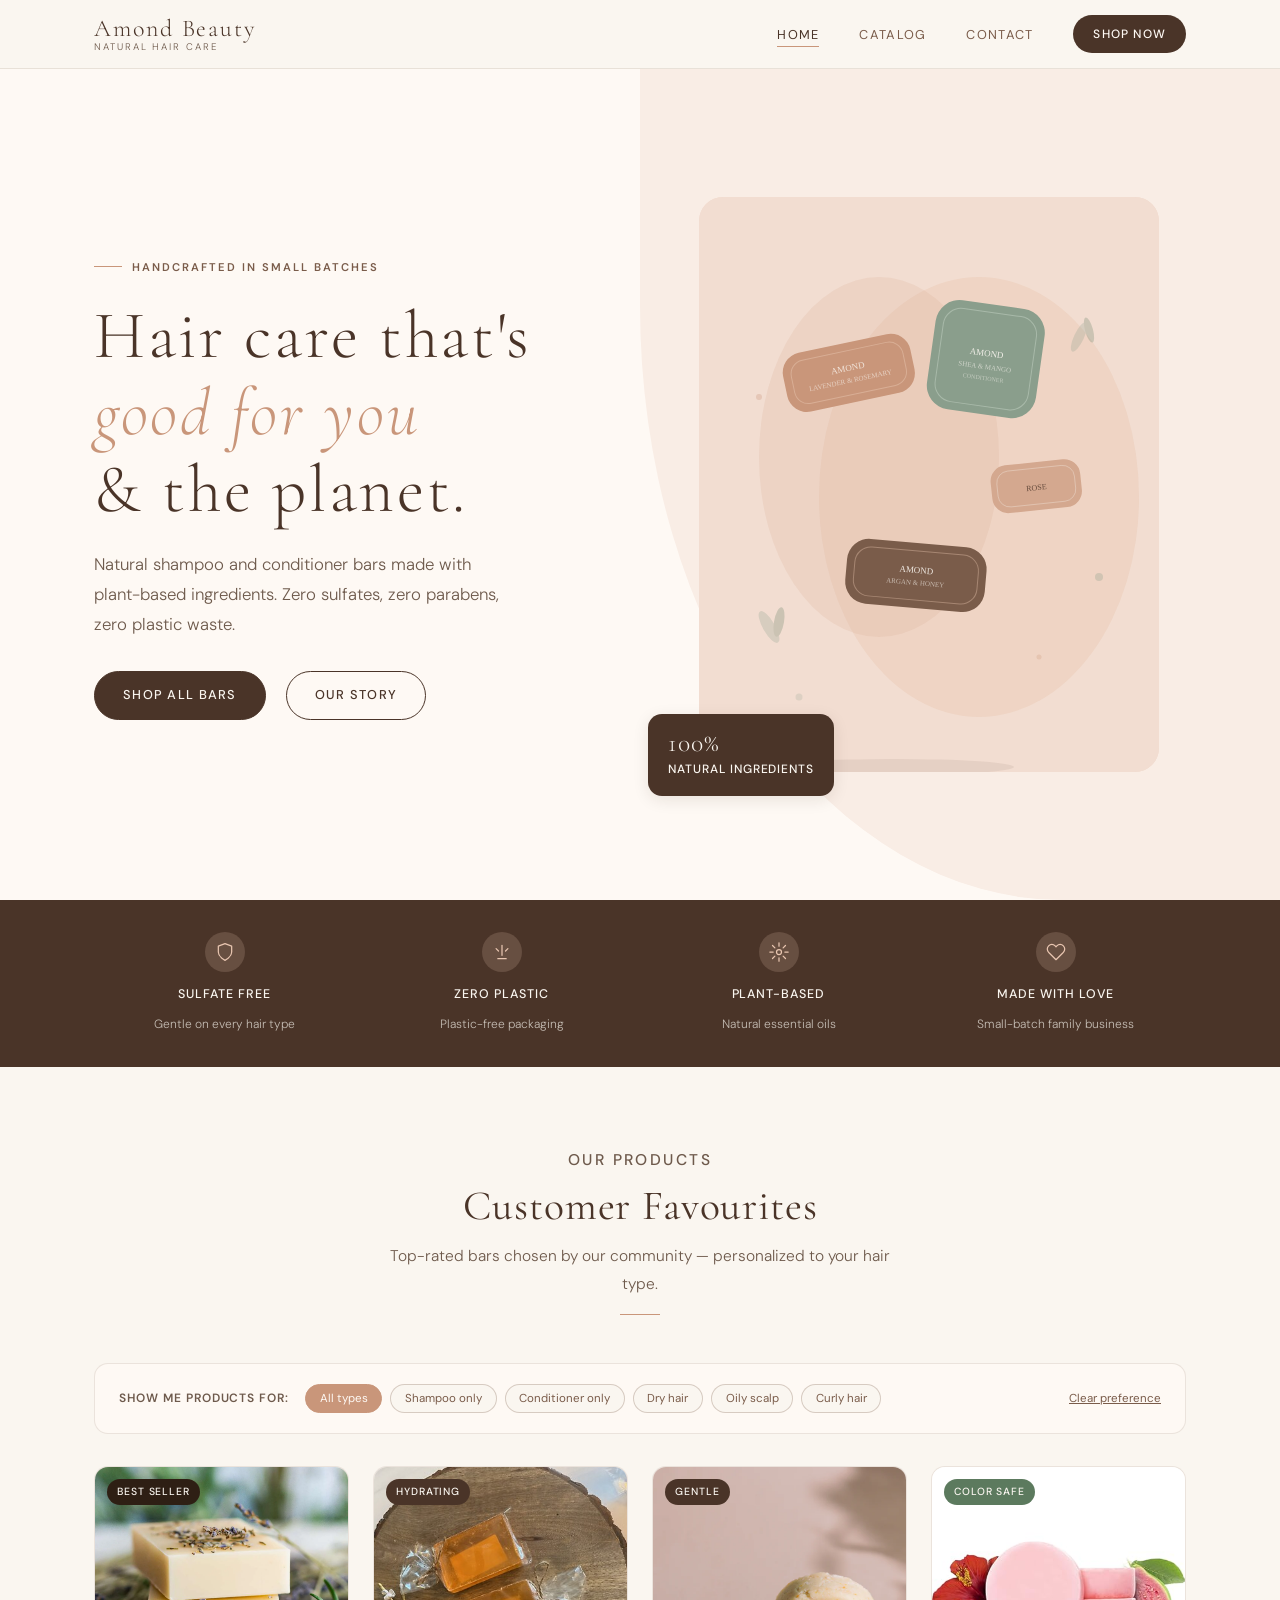
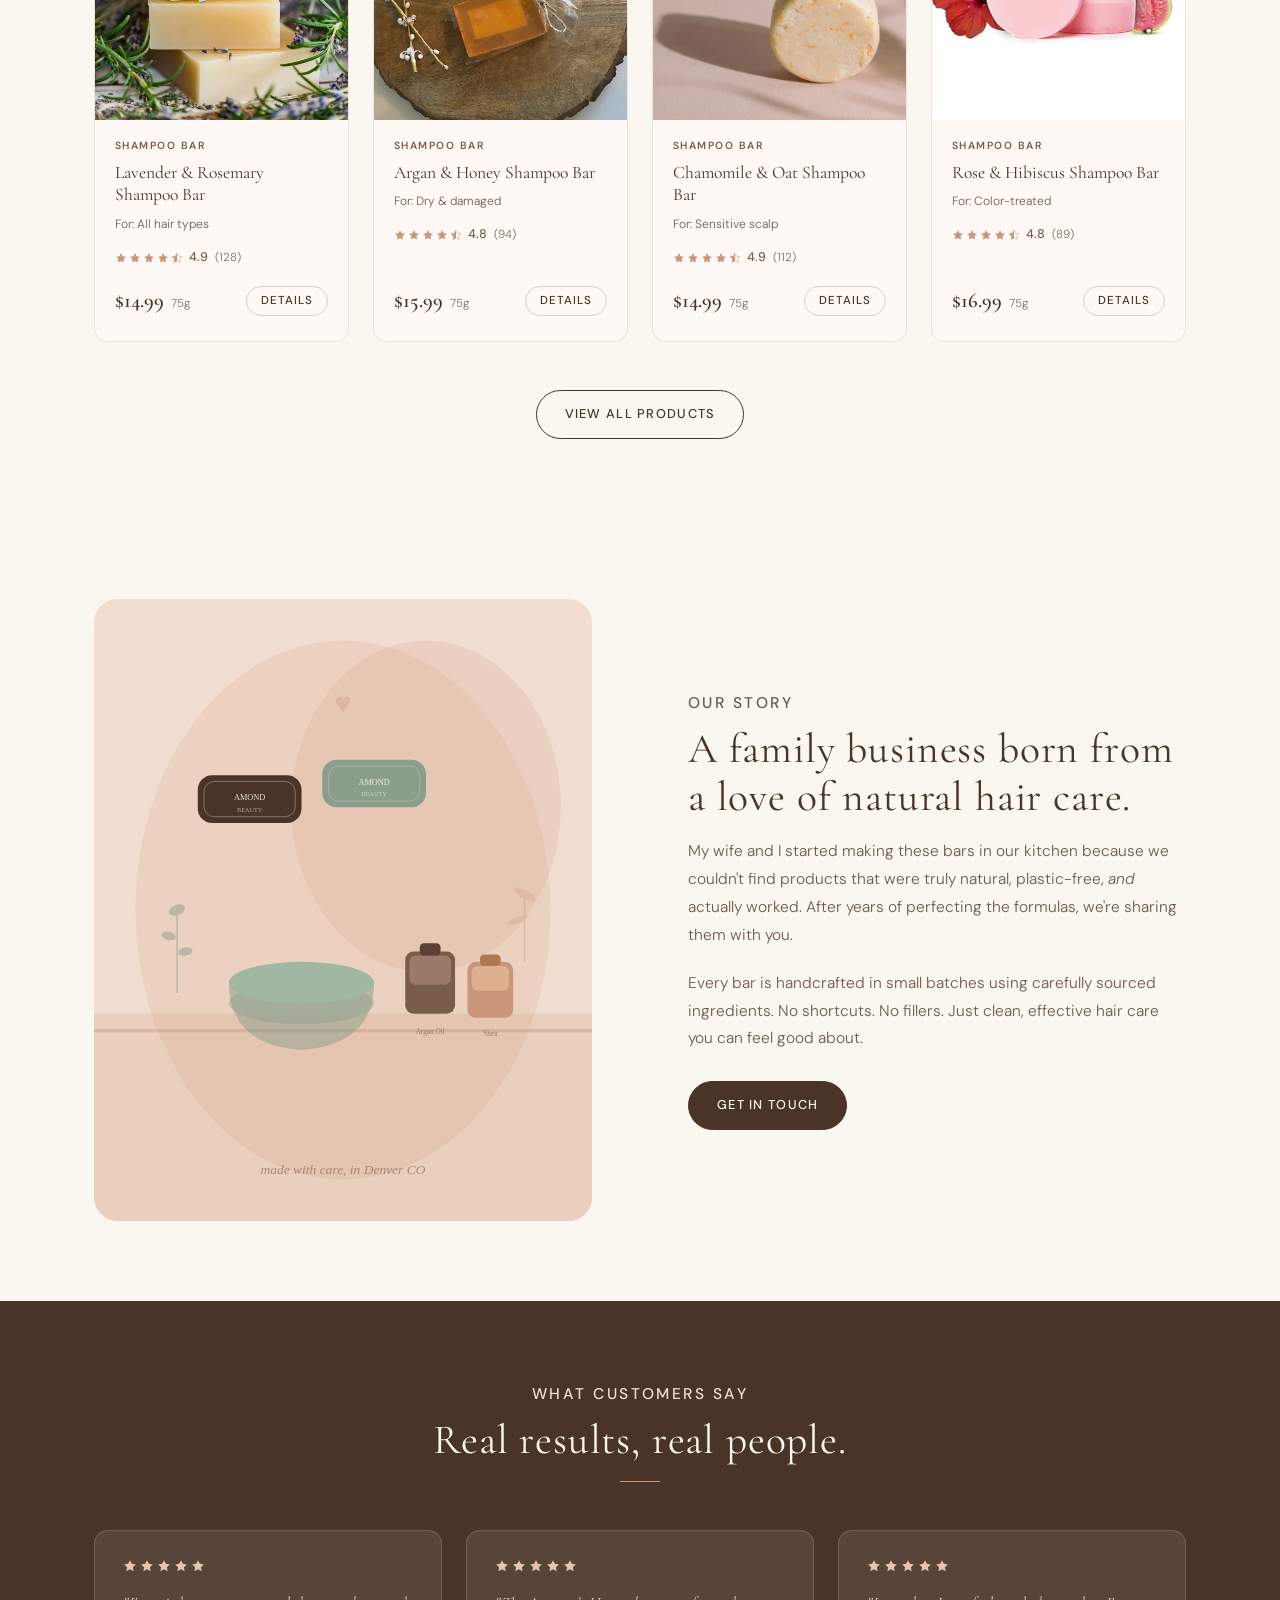
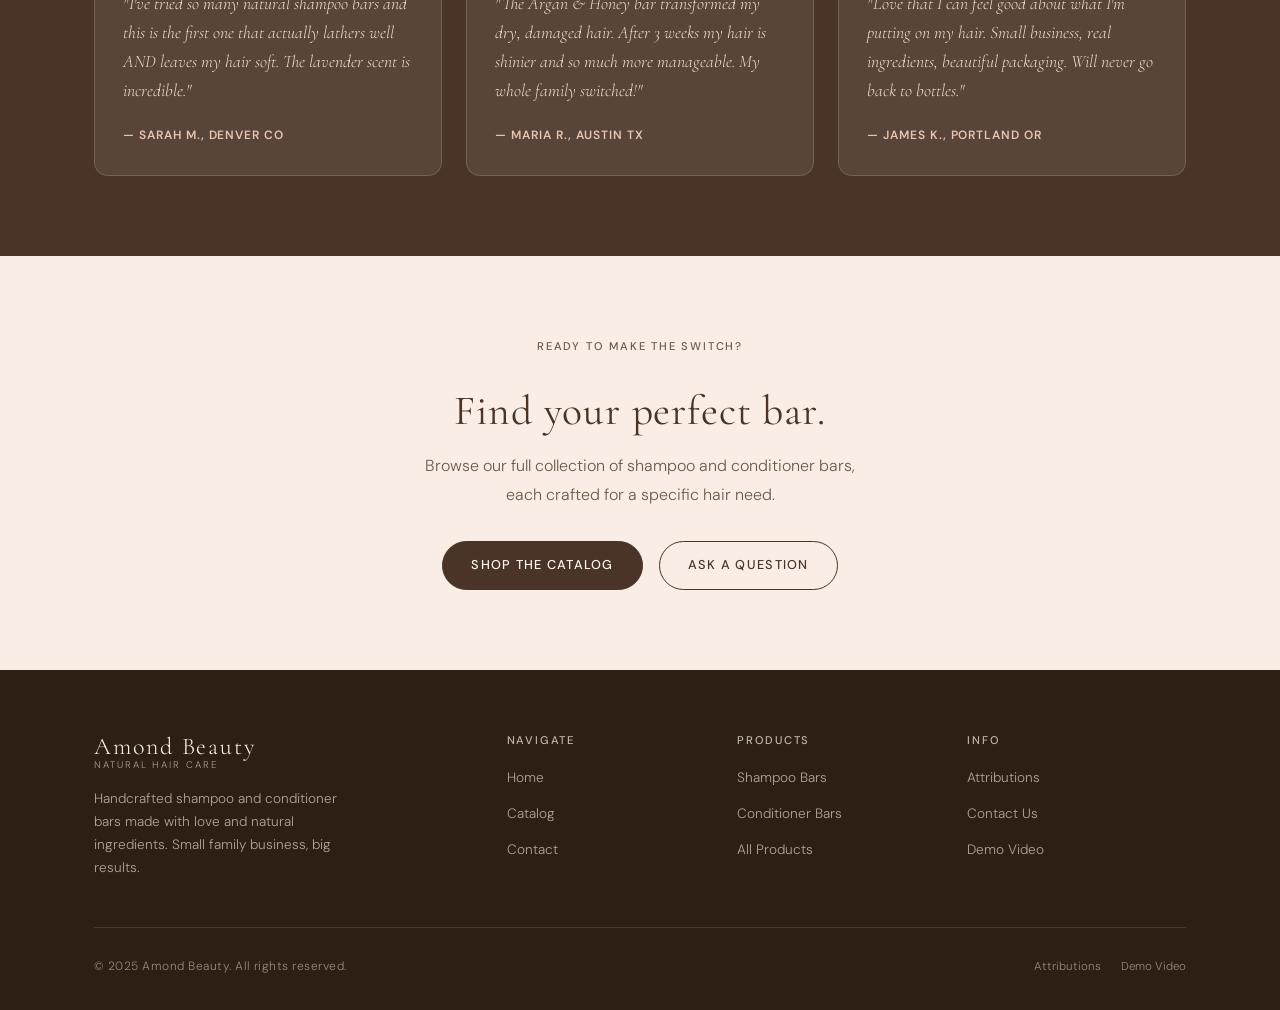
==== commit 55d499b2: "update" ====
--- a/final/index.html
+++ b/final/index.html
@@ -11,8 +11,8 @@
   <meta property="og:title" content="Amond Beauty — Natural Hair Care Bars" />
   <meta property="og:description" content="Handcrafted shampoo and conditioner bars made with natural ingredients. Zero plastic, zero compromise." />
   <meta property="og:type" content="website" />
-  <meta property="og:url" content="https://amondbeauty.com/" />
-  <meta property="og:image" content="https://amondbeauty.com/images/og-home.svg" />
+  <meta property="og:url" content="https://juliocesar1113.github.io/wdd231/final/" />
+  <meta property="og:image" content="https://juliocesar1113.github.io/wdd231/final/images/og-home.svg" />
 
   <!-- Favicon -->
   <link rel="icon" type="image/svg+xml" href="images/favicon.svg" />
@@ -31,33 +31,33 @@
   <!-- ══════════════════════════════════════════
        HEADER / NAV
   ══════════════════════════════════════════ -->
-  <header class="ab-header" role="banner">
-    <div class="ab-container">
-      <nav class="ab-nav-inner" aria-label="Main navigation">
+  <header class="ab-site-head" role="banner">
+    <div class="ab-wrap">
+      <nav class="ab-menu-inner" aria-label="Main navigation">
         <a href="index.html" class="ab-logo" aria-label="Amond Beauty home">
           Amond Beauty
           <span>Natural Hair Care</span>
         </a>
 
-        <ul class="ab-nav-links" role="list">
+        <ul class="ab-menu-links" role="list">
           <li><a href="index.html">Home</a></li>
           <li><a href="catalog.html">Catalog</a></li>
           <li><a href="contact.html">Contact</a></li>
-          <li><a href="catalog.html" class="ab-nav-cta">Shop Now</a></li>
+          <li><a href="catalog.html" class="ab-menu-cta">Shop Now</a></li>
         </ul>
 
-        <button class="ab-hamburger" aria-label="Open menu" aria-expanded="false" aria-controls="mobile-nav">
+        <button class="ab-menu-toggle" aria-label="Open menu" aria-expanded="false" aria-controls="mobile-nav">
           <span></span><span></span><span></span>
         </button>
       </nav>
     </div>
   </header>
 
-  <nav class="ab-mobile-nav" id="mobile-nav" aria-label="Mobile navigation">
+  <nav class="ab-mobile-menu" id="mobile-nav" aria-label="Mobile navigation">
     <a href="index.html">Home</a>
     <a href="catalog.html">Catalog</a>
     <a href="contact.html">Contact</a>
-    <a href="catalog.html" class="ab-btn ab-btn-primary">Shop Now</a>
+    <a href="catalog.html" class="ab-action ab-action-primary">Shop Now</a>
   </nav>
 
   <main id="main-content">
@@ -66,7 +66,7 @@
          HERO
     ══════════════════════════════════════════ -->
     <section class="ab-hero" aria-labelledby="hero-heading">
-      <div class="ab-container">
+      <div class="ab-wrap">
         <div class="ab-hero-inner">
 
           <div class="ab-hero-text">
@@ -81,8 +81,8 @@
               Zero sulfates, zero parabens, zero plastic waste.
             </p>
             <div class="ab-hero-actions">
-              <a href="catalog.html" class="ab-btn ab-btn-primary">Shop All Bars</a>
-              <a href="#about" class="ab-btn ab-btn-outline">Our Story</a>
+              <a href="catalog.html" class="ab-action ab-action-primary">Shop All Bars</a>
+              <a href="#about" class="ab-action ab-action-outline">Our Story</a>
             </div>
           </div>
 
@@ -110,7 +110,7 @@
          VALUES STRIP
     ══════════════════════════════════════════ -->
     <section class="ab-values-strip" aria-label="Our values">
-      <div class="ab-container">
+      <div class="ab-wrap">
         <ul class="ab-values-grid" role="list">
           <li class="ab-value-item">
             <div class="ab-value-icon" aria-hidden="true">
@@ -148,10 +148,10 @@
          FEATURED PRODUCTS
     ══════════════════════════════════════════ -->
     <section class="ab-section" aria-labelledby="featured-heading">
-      <div class="ab-container">
+      <div class="ab-wrap">
 
         <div class="ab-section-header" data-reveal>
-          <h4>Our products</h4>
+          <p class="ab-eyebrow">Our products</p>
           <h2 id="featured-heading">Customer Favourites</h2>
           <p>Top-rated bars chosen by our community — personalized to your hair type.</p>
           <div class="ab-divider" aria-hidden="true"></div>
@@ -160,20 +160,20 @@
         <div class="ab-preferences-widget" id="pref-widget" data-reveal data-reveal-delay="1" role="region" aria-label="Hair type preferences">
           <span class="ab-pref-label">Show me products for:</span>
           <div class="ab-pref-options" role="group" aria-label="Hair type filter">
-            <button class="ab-pref-btn" data-pref="all">All types</button>
-            <button class="ab-pref-btn" data-pref="shampoo">Shampoo only</button>
-            <button class="ab-pref-btn" data-pref="conditioner">Conditioner only</button>
-            <button class="ab-pref-btn" data-pref="dry">Dry hair</button>
-            <button class="ab-pref-btn" data-pref="oily">Oily scalp</button>
-            <button class="ab-pref-btn" data-pref="curly">Curly hair</button>
+            <button class="ab-pref-action" data-pref="all">All types</button>
+            <button class="ab-pref-action" data-pref="shampoo">Shampoo only</button>
+            <button class="ab-pref-action" data-pref="conditioner">Conditioner only</button>
+            <button class="ab-pref-action" data-pref="dry">Dry hair</button>
+            <button class="ab-pref-action" data-pref="oily">Oily scalp</button>
+            <button class="ab-pref-action" data-pref="curly">Curly hair</button>
           </div>
           <button class="ab-pref-clear" id="pref-clear" aria-label="Clear hair type preference">Clear preference</button>
         </div>
 
-        <div class="ab-products-grid" id="featured-products" aria-live="polite" aria-label="Featured products"></div>
+        <div class="ab-products-grid" id="featured-products" role="region" aria-live="polite" aria-label="Featured products"></div>
 
         <div class="ab-section-header ab-view-all-wrap" data-reveal>
-          <a href="catalog.html" class="ab-btn ab-btn-outline">View All Products</a>
+          <a href="catalog.html" class="ab-action ab-action-outline">View All Products</a>
         </div>
 
       </div>
@@ -183,7 +183,7 @@
          ABOUT STRIP
     ══════════════════════════════════════════ -->
     <section class="ab-section" id="about" aria-labelledby="about-heading">
-      <div class="ab-container">
+      <div class="ab-wrap">
         <div class="ab-about-strip">
 
           <div class="ab-about-image" data-reveal>
@@ -198,7 +198,7 @@
           </div>
 
           <div class="ab-about-text" data-reveal data-reveal-delay="2">
-            <h4>Our story</h4>
+            <p class="ab-eyebrow">Our story</p>
             <h2 id="about-heading">A family business born from a love of natural hair care.</h2>
             <p>
               My wife and I started making these bars in our kitchen because we couldn't find
@@ -209,7 +209,7 @@
               Every bar is handcrafted in small batches using carefully sourced ingredients.
               No shortcuts. No fillers. Just clean, effective hair care you can feel good about.
             </p>
-            <a href="contact.html" class="ab-btn ab-btn-primary ab-about-cta">Get in Touch</a>
+            <a href="contact.html" class="ab-action ab-action-primary ab-about-cta">Get in Touch</a>
           </div>
 
         </div>
@@ -220,16 +220,16 @@
          TESTIMONIALS
     ══════════════════════════════════════════ -->
     <section class="ab-testimonials-wrap" aria-labelledby="reviews-heading">
-      <div class="ab-container">
+      <div class="ab-wrap">
         <div class="ab-section-header ab-testimonials-header" data-reveal>
-          <h4>What customers say</h4>
+          <p class="ab-eyebrow">What customers say</p>
           <h2 id="reviews-heading">Real results, real people.</h2>
           <div class="ab-divider" aria-hidden="true"></div>
         </div>
 
         <ul class="ab-testimonials-grid" role="list">
-          <li class="ab-testimonial-card" data-reveal data-reveal-delay="1">
-            <div class="ab-testimonial-stars" aria-label="5 out of 5 stars">
+          <li class="ab-testimonial-tile" data-reveal data-reveal-delay="1">
+            <div class="ab-testimonial-stars" role="img" aria-label="5 out of 5 stars">
               <svg viewBox="0 0 24 24"><polygon points="12,2 15.09,8.26 22,9.27 17,14.14 18.18,21.02 12,17.77 5.82,21.02 7,14.14 2,9.27 8.91,8.26"/></svg>
               <svg viewBox="0 0 24 24"><polygon points="12,2 15.09,8.26 22,9.27 17,14.14 18.18,21.02 12,17.77 5.82,21.02 7,14.14 2,9.27 8.91,8.26"/></svg>
               <svg viewBox="0 0 24 24"><polygon points="12,2 15.09,8.26 22,9.27 17,14.14 18.18,21.02 12,17.77 5.82,21.02 7,14.14 2,9.27 8.91,8.26"/></svg>
@@ -239,8 +239,8 @@
             <p class="ab-testimonial-text">"I've tried so many natural shampoo bars and this is the first one that actually lathers well AND leaves my hair soft. The lavender scent is incredible."</p>
             <p class="ab-testimonial-author">— Sarah M., Denver CO</p>
           </li>
-          <li class="ab-testimonial-card" data-reveal data-reveal-delay="2">
-            <div class="ab-testimonial-stars" aria-label="5 out of 5 stars">
+          <li class="ab-testimonial-tile" data-reveal data-reveal-delay="2">
+            <div class="ab-testimonial-stars" role="img" aria-label="5 out of 5 stars">
               <svg viewBox="0 0 24 24"><polygon points="12,2 15.09,8.26 22,9.27 17,14.14 18.18,21.02 12,17.77 5.82,21.02 7,14.14 2,9.27 8.91,8.26"/></svg>
               <svg viewBox="0 0 24 24"><polygon points="12,2 15.09,8.26 22,9.27 17,14.14 18.18,21.02 12,17.77 5.82,21.02 7,14.14 2,9.27 8.91,8.26"/></svg>
               <svg viewBox="0 0 24 24"><polygon points="12,2 15.09,8.26 22,9.27 17,14.14 18.18,21.02 12,17.77 5.82,21.02 7,14.14 2,9.27 8.91,8.26"/></svg>
@@ -250,8 +250,8 @@
             <p class="ab-testimonial-text">"The Argan &amp; Honey bar transformed my dry, damaged hair. After 3 weeks my hair is shinier and so much more manageable. My whole family switched!"</p>
             <p class="ab-testimonial-author">— Maria R., Austin TX</p>
           </li>
-          <li class="ab-testimonial-card" data-reveal data-reveal-delay="3">
-            <div class="ab-testimonial-stars" aria-label="5 out of 5 stars">
+          <li class="ab-testimonial-tile" data-reveal data-reveal-delay="3">
+            <div class="ab-testimonial-stars" role="img" aria-label="5 out of 5 stars">
               <svg viewBox="0 0 24 24"><polygon points="12,2 15.09,8.26 22,9.27 17,14.14 18.18,21.02 12,17.77 5.82,21.02 7,14.14 2,9.27 8.91,8.26"/></svg>
               <svg viewBox="0 0 24 24"><polygon points="12,2 15.09,8.26 22,9.27 17,14.14 18.18,21.02 12,17.77 5.82,21.02 7,14.14 2,9.27 8.91,8.26"/></svg>
               <svg viewBox="0 0 24 24"><polygon points="12,2 15.09,8.26 22,9.27 17,14.14 18.18,21.02 12,17.77 5.82,21.02 7,14.14 2,9.27 8.91,8.26"/></svg>
@@ -269,13 +269,13 @@
          CTA BAND
     ══════════════════════════════════════════ -->
     <section class="ab-section ab-cta-band" aria-labelledby="cta-heading">
-      <div class="ab-container" data-reveal>
-        <h4>Ready to make the switch?</h4>
+      <div class="ab-wrap" data-reveal>
+        <p class="ab-eyebrow">Ready to make the switch?</p>
         <h2 id="cta-heading">Find your perfect bar.</h2>
         <p>Browse our full collection of shampoo and conditioner bars, each crafted for a specific hair need.</p>
         <div class="ab-cta-actions">
-          <a href="catalog.html" class="ab-btn ab-btn-primary">Shop the Catalog</a>
-          <a href="contact.html" class="ab-btn ab-btn-outline">Ask a Question</a>
+          <a href="catalog.html" class="ab-action ab-action-primary">Shop the Catalog</a>
+          <a href="contact.html" class="ab-action ab-action-outline">Ask a Question</a>
         </div>
       </div>
     </section>
@@ -286,7 +286,7 @@
        FOOTER
   ══════════════════════════════════════════ -->
   <footer class="ab-footer" role="contentinfo">
-    <div class="ab-container">
+    <div class="ab-wrap">
       <div class="ab-footer-grid">
         <div class="ab-footer-brand">
           <a href="index.html" class="ab-logo">
@@ -296,7 +296,7 @@
           <p>Handcrafted shampoo and conditioner bars made with love and natural ingredients. Small family business, big results.</p>
         </div>
         <div class="ab-footer-col">
-          <h4>Navigate</h4>
+          <h3>Navigate</h3>
           <ul role="list">
             <li><a href="index.html">Home</a></li>
             <li><a href="catalog.html">Catalog</a></li>
@@ -304,7 +304,7 @@
           </ul>
         </div>
         <div class="ab-footer-col">
-          <h4>Products</h4>
+          <h3>Products</h3>
           <ul role="list">
             <li><a href="catalog.html?filter=shampoo">Shampoo Bars</a></li>
             <li><a href="catalog.html?filter=conditioner">Conditioner Bars</a></li>
@@ -312,7 +312,7 @@
           </ul>
         </div>
         <div class="ab-footer-col">
-          <h4>Info</h4>
+          <h3>Info</h3>
           <ul role="list">
             <li><a href="attributions.html">Attributions</a></li>
             <li><a href="contact.html">Contact Us</a></li>
--- a/final/styles/base.css
+++ b/final/styles/base.css
@@ -1,9 +1,10 @@
 /* ═══════════════════════════════════════════════════════
    Amond Beauty — base.css
    Design tokens, reset, base typography
+   Google Fonts are linked directly in each HTML head.
 ═══════════════════════════════════════════════════════ */
 
-/* ── Design Tokens ─*/
+/* ── Design Tokens ─────────────────────────────────── */
 :root {
   --cream:        #FAF6F0;
   --warm-white:   #FEF9F4;
@@ -42,7 +43,7 @@
   --max-width:    1140px;
 }
 
-/* ── Reset ──*/
+/* ── Reset ─────────────────────────────────────────── */
 *, *::before, *::after { box-sizing: border-box; margin: 0; padding: 0; }
 html { font-size: 16px; scroll-behavior: smooth; }
 img, video { max-width: 100%; display: block; }
@@ -61,7 +62,7 @@
   min-height: 100vh;
 }
 
-/* ── Typography ── */
+/* ── Typography ────────────────────────────────────── */
 h1, h2, h3 {
   font-family: var(--font-display);
   font-weight: 400;
@@ -72,6 +73,14 @@
 h2 { font-size: clamp(1.8rem, 4vw, 2.6rem); letter-spacing: 0.02em; }
 h3 { font-size: 1.25rem; }
 h4 {
+  font-family: var(--font-body);
+  font-size: 0.7rem;
+  font-weight: 500;
+  letter-spacing: 0.16em;
+  text-transform: uppercase;
+  color: var(--muted);
+}
+.ab-eyebrow {
   font-family: var(--font-body);
   font-size: 0.7rem;
   font-weight: 500;
--- a/final/styles/components.css
+++ b/final/styles/components.css
@@ -4,7 +4,7 @@
 ═══════════════════════════════════════════════════════ */
 
 /* ── Layout helpers ────────────────────────────────── */
-.ab-container {
+.ab-wrap {
   width: 100%;
   max-width: var(--max-width);
   margin: 0 auto;
@@ -18,7 +18,8 @@
   text-align: center;
   margin-bottom: 3rem;
 }
-.ab-section-header h4 { margin-bottom: 0.5rem; }
+.ab-section-header h4,
+.ab-section-header .ab-eyebrow { margin-bottom: 0.5rem; }
 .ab-section-header h2 { margin-bottom: 0.75rem; }
 .ab-section-header p {
   max-width: 520px;
@@ -61,7 +62,7 @@
 /* ─────────────────────────────────────────────────────
    HEADER / NAV
 ───────────────────────────────────────────────────── */
-.ab-header {
+.ab-site-head {
   position: fixed;
   top: 0; left: 0; right: 0;
   z-index: 100;
@@ -71,9 +72,9 @@
   border-bottom: 1px solid var(--border);
   transition: box-shadow var(--transition);
 }
-.ab-header.scrolled { box-shadow: var(--shadow-md); }
-
-.ab-nav-inner {
+.ab-site-head.scrolled { box-shadow: var(--shadow-md); }
+
+.ab-menu-inner {
   display: flex;
   align-items: center;
   justify-content: space-between;
@@ -98,12 +99,12 @@
   font-family: var(--font-body);
 }
 
-.ab-nav-links {
+.ab-menu-links {
   display: flex;
   align-items: center;
   gap: 2.5rem;
 }
-.ab-nav-links a {
+.ab-menu-links a {
   font-size: 0.8rem;
   font-weight: 400;
   letter-spacing: 0.1em;
@@ -113,7 +114,7 @@
   position: relative;
   padding-bottom: 2px;
 }
-.ab-nav-links a::after {
+.ab-menu-links a::after {
   content: '';
   position: absolute;
   bottom: -2px; left: 0; right: 0;
@@ -123,12 +124,12 @@
   transform-origin: left;
   transition: transform var(--transition);
 }
-.ab-nav-links a:hover,
-.ab-nav-links a.active { color: var(--bark-deep); }
-.ab-nav-links a:hover::after,
-.ab-nav-links a.active::after { transform: scaleX(1); }
-
-.ab-nav-cta {
+.ab-menu-links a:hover,
+.ab-menu-links a.active { color: var(--bark-deep); }
+.ab-menu-links a:hover::after,
+.ab-menu-links a.active::after { transform: scaleX(1); }
+
+.ab-menu-links a.ab-menu-cta {
   display: inline-flex;
   align-items: center;
   gap: 0.4rem;
@@ -136,17 +137,17 @@
   font-weight: 500;
   letter-spacing: 0.1em;
   text-transform: uppercase;
-  color: var(--warm-white) !important;
+  color: var(--warm-white);
   background: var(--bark-deep);
   border-radius: 40px;
   padding: 0.55rem 1.25rem;
   transition: background var(--transition), transform var(--transition);
 }
-.ab-nav-cta::after { display: none !important; }
-.ab-nav-cta:hover { background: var(--bark); transform: translateY(-1px); }
+.ab-menu-links a.ab-menu-cta::after { display: none; }
+.ab-menu-links a.ab-menu-cta:hover { background: var(--bark); color: var(--warm-white); transform: translateY(-1px); }
 
 /* Hamburger */
-.ab-hamburger {
+.ab-menu-toggle {
   display: none;
   flex-direction: column;
   gap: 5px;
@@ -156,7 +157,7 @@
   cursor: pointer;
   z-index: 110;
 }
-.ab-hamburger span {
+.ab-menu-toggle span {
   display: block;
   width: 24px;
   height: 1.5px;
@@ -164,12 +165,12 @@
   transition: all var(--transition);
   transform-origin: center;
 }
-.ab-hamburger.open span:nth-child(1) { transform: translateY(6.5px) rotate(45deg); }
-.ab-hamburger.open span:nth-child(2) { opacity: 0; }
-.ab-hamburger.open span:nth-child(3) { transform: translateY(-6.5px) rotate(-45deg); }
+.ab-menu-toggle.open span:nth-child(1) { transform: translateY(6.5px) rotate(45deg); }
+.ab-menu-toggle.open span:nth-child(2) { opacity: 0; }
+.ab-menu-toggle.open span:nth-child(3) { transform: translateY(-6.5px) rotate(-45deg); }
 
 /* Mobile nav */
-.ab-mobile-nav {
+.ab-mobile-menu {
   display: none;
   position: fixed;
   inset: 0;
@@ -180,8 +181,8 @@
   justify-content: center;
   gap: 2rem;
 }
-.ab-mobile-nav.open { display: flex; }
-.ab-mobile-nav a {
+.ab-mobile-menu.open { display: flex; }
+.ab-mobile-menu a {
   font-family: var(--font-display);
   font-size: 2.4rem;
   font-weight: 300;
@@ -189,8 +190,8 @@
   letter-spacing: 0.05em;
   transition: color var(--transition);
 }
-.ab-mobile-nav a:hover,
-.ab-mobile-nav a.active { color: var(--blush-dark); }
+.ab-mobile-menu a:hover,
+.ab-mobile-menu a.active { color: var(--blush-dark); }
 
 /* ─────────────────────────────────────────────────────
    HERO (home page)
@@ -310,7 +311,7 @@
 /* ─────────────────────────────────────────────────────
    BUTTONS
 ───────────────────────────────────────────────────── */
-.ab-btn {
+.ab-action {
   display: inline-flex;
   align-items: center;
   gap: 0.5rem;
@@ -324,37 +325,37 @@
   transition: all var(--transition);
   white-space: nowrap;
 }
-.ab-btn-primary {
+.ab-action-primary {
   background: var(--bark-deep);
   color: var(--cream);
   border: 1.5px solid var(--bark-deep);
 }
-.ab-btn-primary:hover {
+.ab-action-primary:hover {
   background: var(--bark);
   border-color: var(--bark);
   transform: translateY(-2px);
   box-shadow: var(--shadow-md);
 }
-.ab-btn-outline {
+.ab-action-outline {
   background: transparent;
   color: var(--bark-deep);
   border: 1.5px solid var(--bark-deep);
 }
-.ab-btn-outline:hover {
+.ab-action-outline:hover {
   background: var(--bark-deep);
   color: var(--cream);
   transform: translateY(-2px);
 }
-.ab-btn-ghost {
+.ab-action-ghost {
   background: transparent;
   color: var(--bark);
   border: 1.5px solid var(--border-mid);
 }
-.ab-btn-ghost:hover {
+.ab-action-ghost:hover {
   border-color: var(--bark);
   color: var(--bark-deep);
 }
-.ab-btn-block {
+.ab-action-block {
   width: 100%;
   justify-content: center;
 }
@@ -411,7 +412,7 @@
   gap: 1.5rem;
 }
 
-.ab-product-card {
+.ab-product-tile {
   background: var(--warm-white);
   border: 1px solid var(--border);
   border-radius: var(--radius-lg);
@@ -421,16 +422,16 @@
   display: flex;
   flex-direction: column;
 }
-.ab-product-card:hover {
+.ab-product-tile:hover {
   transform: translateY(-4px);
   box-shadow: var(--shadow-lg);
 }
-.ab-product-card:focus-visible {
+.ab-product-tile:focus-visible {
   outline: 2px solid var(--blush-dark);
   outline-offset: 2px;
 }
 
-.ab-card-image {
+.ab-tile-image {
   aspect-ratio: 1 / 1;
   background: var(--blush-lightest);
   position: relative;
@@ -439,15 +440,15 @@
   align-items: center;
   justify-content: center;
 }
-.ab-card-image img {
+.ab-tile-image img {
   width: 100%;
   height: 100%;
   object-fit: cover;
   transition: transform 0.4s ease;
 }
-.ab-product-card:hover .ab-card-image img { transform: scale(1.04); }
-
-.ab-card-badge {
+.ab-product-tile:hover .ab-tile-image img { transform: scale(1.04); }
+
+.ab-tile-badge {
   position: absolute;
   top: 0.75rem;
   left: 0.75rem;
@@ -461,17 +462,17 @@
   padding: 0.25rem 0.65rem;
   z-index: 1;
 }
-.ab-card-badge.badge-color-safe { background: var(--sage-dark); }
-.ab-card-badge.badge-new { background: var(--blush-dark); }
-.ab-card-badge.badge-best-seller { background: var(--bark-darkest); }
-
-.ab-card-body {
+.ab-tile-badge.badge-color-safe { background: var(--sage-dark); }
+.ab-tile-badge.badge-new { background: var(--blush-dark); }
+.ab-tile-badge.badge-best-seller { background: var(--bark-darkest); }
+
+.ab-tile-body {
   padding: 1.1rem 1.25rem 1.4rem;
   flex: 1;
   display: flex;
   flex-direction: column;
 }
-.ab-card-type {
+.ab-tile-type {
   font-size: 0.65rem;
   font-weight: 600;
   letter-spacing: 0.14em;
@@ -479,7 +480,7 @@
   color: var(--bark);
   margin-bottom: 0.35rem;
 }
-.ab-card-name {
+.ab-tile-name {
   font-family: var(--font-display);
   font-size: 1.1rem;
   font-weight: 400;
@@ -487,12 +488,12 @@
   line-height: 1.3;
   margin-bottom: 0.4rem;
 }
-.ab-card-hair-type {
+.ab-tile-hairtype {
   font-size: 0.75rem;
   color: var(--muted);
   margin-bottom: 0.75rem;
 }
-.ab-card-rating {
+.ab-tile-rating {
   display: flex;
   align-items: center;
   gap: 0.4rem;
@@ -507,33 +508,33 @@
   height: 12px;
   color: var(--blush-dark);
 }
-.ab-card-rating-num {
+.ab-tile-rating-num {
   font-size: 0.78rem;
   font-weight: 500;
   color: var(--bark);
 }
-.ab-card-rating-count {
+.ab-tile-rating-count {
   font-size: 0.72rem;
   color: var(--muted-light);
 }
-.ab-card-footer {
+.ab-tile-footer {
   display: flex;
   align-items: center;
   justify-content: space-between;
   margin-top: auto;
 }
-.ab-card-price {
+.ab-tile-price {
   font-family: var(--font-display);
   font-size: 1.3rem;
   font-weight: 600;
   color: var(--bark-deep);
 }
-.ab-card-weight {
+.ab-tile-weight {
   font-size: 0.72rem;
   color: var(--muted-light);
   margin-left: 0.2rem;
 }
-.ab-card-btn {
+.ab-tile-action {
   font-size: 0.72rem;
   font-weight: 500;
   letter-spacing: 0.08em;
@@ -544,12 +545,12 @@
   padding: 0.4rem 0.9rem;
   transition: all var(--transition);
 }
-.ab-card-btn:hover {
+.ab-tile-action:hover {
   background: var(--bark-deep);
   color: var(--cream);
   border-color: var(--bark-deep);
 }
-.ab-card-out-of-stock {
+.ab-tile-out-of-stock {
   font-size: 0.72rem;
   color: var(--muted);
   font-style: italic;
@@ -565,7 +566,7 @@
   flex-wrap: wrap;
   margin-bottom: 2.5rem;
 }
-.ab-filter-btn {
+.ab-filter-action {
   font-size: 0.75rem;
   font-weight: 500;
   letter-spacing: 0.08em;
@@ -577,8 +578,8 @@
   transition: all var(--transition);
   background: var(--warm-white);
 }
-.ab-filter-btn:hover,
-.ab-filter-btn.active {
+.ab-filter-action:hover,
+.ab-filter-action.active {
   background: var(--bark-deep);
   color: var(--cream);
   border-color: var(--bark-deep);
@@ -642,7 +643,7 @@
 /* ─────────────────────────────────────────────────────
    MODAL
 ───────────────────────────────────────────────────── */
-.ab-modal-overlay {
+.ab-dialog-overlay {
   position: fixed;
   inset: 0;
   background: rgba(46,32,24,0.55);
@@ -655,11 +656,11 @@
   visibility: hidden;
   transition: opacity 0.25s ease, visibility 0.25s ease;
 }
-.ab-modal-overlay.open {
+.ab-dialog-overlay.open {
   opacity: 1;
   visibility: visible;
 }
-.ab-modal {
+.ab-dialog {
   background: var(--warm-white);
   border-radius: var(--radius-xl);
   max-width: 680px;
@@ -670,15 +671,15 @@
   transform: translateY(20px) scale(0.98);
   transition: transform 0.25s ease;
 }
-.ab-modal-overlay.open .ab-modal { transform: translateY(0) scale(1); }
-
-.ab-modal-header {
+.ab-dialog-overlay.open .ab-dialog { transform: translateY(0) scale(1); }
+
+.ab-dialog-header {
   display: flex;
   align-items: start;
   justify-content: space-between;
   padding: 1.5rem 1.75rem 0;
 }
-.ab-modal-close {
+.ab-dialog-close {
   width: 32px;
   height: 32px;
   border-radius: 50%;
@@ -692,56 +693,56 @@
   font-size: 1.1rem;
   line-height: 1;
 }
-.ab-modal-close:hover { background: var(--blush-light); color: var(--bark-deep); }
-
-.ab-modal-body {
+.ab-dialog-close:hover { background: var(--blush-light); color: var(--bark-deep); }
+
+.ab-dialog-body {
   display: grid;
   grid-template-columns: 1fr 1fr;
   gap: 1.5rem;
   padding: 1.25rem 1.75rem 1.75rem;
 }
-.ab-modal-image {
+.ab-dialog-image {
   aspect-ratio: 1;
   background: var(--blush-lightest);
   border-radius: var(--radius-lg);
   overflow: hidden;
 }
-.ab-modal-image img {
+.ab-dialog-image img {
   width: 100%;
   height: 100%;
   object-fit: cover;
 }
-.ab-modal-info { display: flex; flex-direction: column; gap: 0.75rem; }
-.ab-modal-type {
+.ab-dialog-info { display: flex; flex-direction: column; gap: 0.75rem; }
+.ab-dialog-type {
   font-size: 0.65rem;
   font-weight: 600;
   letter-spacing: 0.16em;
   text-transform: uppercase;
   color: var(--bark);
 }
-.ab-modal-name {
+.ab-dialog-name {
   font-family: var(--font-display);
   font-size: 1.6rem;
   font-weight: 400;
   color: var(--bark-deep);
   line-height: 1.2;
 }
-.ab-modal-desc {
+.ab-dialog-desc {
   font-size: 0.88rem;
   color: var(--muted);
   line-height: 1.75;
 }
-.ab-modal-meta {
+.ab-dialog-meta {
   display: grid;
   grid-template-columns: 1fr 1fr;
   gap: 0.5rem;
 }
-.ab-modal-meta-item {
+.ab-dialog-meta-item {
   background: var(--blush-lightest);
   border-radius: var(--radius-md);
   padding: 0.6rem 0.75rem;
 }
-.ab-modal-meta-item .label {
+.ab-dialog-meta-item .label {
   font-size: 0.62rem;
   font-weight: 600;
   letter-spacing: 0.1em;
@@ -750,12 +751,12 @@
   display: block;
   margin-bottom: 0.2rem;
 }
-.ab-modal-meta-item .value {
+.ab-dialog-meta-item .value {
   font-size: 0.85rem;
   font-weight: 400;
   color: var(--bark-deep);
 }
-.ab-modal-ingredients h4 { margin-bottom: 0.5rem; }
+.ab-dialog-ingredients h4 { margin-bottom: 0.5rem; }
 .ab-ingredient-tags {
   display: flex;
   flex-wrap: wrap;
@@ -768,7 +769,7 @@
   border-radius: 20px;
   padding: 0.2rem 0.6rem;
 }
-.ab-modal-price-row {
+.ab-dialog-price-line {
   display: flex;
   align-items: center;
   justify-content: space-between;
@@ -776,7 +777,7 @@
   padding-top: 0.75rem;
   border-top: 1px solid var(--border);
 }
-.ab-modal-price {
+.ab-dialog-price {
   font-family: var(--font-display);
   font-size: 2rem;
   font-weight: 600;
@@ -803,9 +804,11 @@
   clip-path: polygon(30% 0%, 100% 0%, 100% 100%, 0% 100%);
   z-index: 0;
 }
-.ab-page-hero .ab-container { position: relative; z-index: 1; padding-top: 3.5rem; }
-.ab-page-hero h4 { margin-bottom: 0.6rem; }
+.ab-page-hero .ab-wrap { position: relative; z-index: 1; padding-top: 3.5rem; }
+.ab-page-hero h4,
+.ab-page-hero .ab-eyebrow { margin-bottom: 0.6rem; }
 .ab-page-hero h1 { font-size: clamp(2.2rem, 5vw, 3.4rem); }
+.ab-page-hero h1 em { font-style: italic; color: var(--bark-deep); }
 .ab-page-hero p { color: var(--muted); max-width: 460px; margin-top: 0.75rem; }
 
 /* ─────────────────────────────────────────────────────
@@ -870,7 +873,16 @@
   border-radius: var(--radius-lg);
   padding: 1.25rem 1.5rem;
 }
-.ab-contact-note h4 { margin-bottom: 0.5rem; }
+.ab-contact-note h3 {
+  font-family: var(--font-body);
+  font-size: 0.7rem;
+  font-weight: 500;
+  letter-spacing: 0.16em;
+  text-transform: uppercase;
+  color: var(--muted);
+  margin-bottom: 0.5rem;
+}
+.ab-contact-note .ab-eyebrow { margin-bottom: 0.5rem; }
 .ab-contact-note p {
   font-size: 0.88rem;
   color: var(--muted);
@@ -891,7 +903,7 @@
   margin-bottom: 1.5rem;
   color: var(--bark-deep);
 }
-.ab-form-row { display: grid; grid-template-columns: 1fr 1fr; gap: 1rem; }
+.ab-form-line { display: grid; grid-template-columns: 1fr 1fr; gap: 1rem; }
 .ab-form-group { display: flex; flex-direction: column; gap: 0.4rem; margin-bottom: 1.1rem; }
 .ab-form-group label {
   font-size: 0.72rem;
@@ -964,15 +976,16 @@
   background: var(--bark-deep);
   padding: 5rem 0;
 }
-.ab-testimonials-header h4 { color: var(--blush-light); }
+.ab-testimonials-header h4,
+.ab-testimonials-header .ab-eyebrow { color: var(--blush-light); }
 .ab-testimonials-header h2 { color: var(--cream); }
 .ab-testimonials-grid {
   display: grid;
   grid-template-columns: repeat(3, 1fr);
   gap: 1.5rem;
 }
-.ab-testimonial-card {
-  background: rgba(250,246,240,0.08);
+.ab-testimonial-tile {
+  background: #584438;
   border: 1px solid rgba(232,197,176,0.22);
   border-radius: var(--radius-lg);
   padding: 1.75rem;
@@ -1036,7 +1049,8 @@
   border-radius: var(--radius-xl);
   z-index: -1;
 }
-.ab-about-text h4 { margin-bottom: 0.5rem; }
+.ab-about-text h4,
+.ab-about-text .ab-eyebrow { margin-bottom: 0.5rem; }
 .ab-about-text h2 { margin-bottom: 1rem; }
 .ab-about-text p { color: var(--muted); font-size: 0.97rem; margin-bottom: 1.25rem; }
 .ab-about-cta { margin-top: 0.5rem; }
@@ -1082,7 +1096,14 @@
   max-width: 260px;
   line-height: 1.7;
 }
-.ab-footer-col h4 {
+.ab-footer-col h2,
+.ab-footer-col h3,
+.ab-footer-heading {
+  font-family: var(--font-body);
+  font-size: 0.7rem;
+  font-weight: 500;
+  letter-spacing: 0.16em;
+  text-transform: uppercase;
   color: rgba(250,246,240,0.7);
   margin-bottom: 1rem;
 }
@@ -1131,7 +1152,7 @@
   animation: ab-shimmer 1.4s infinite;
   border-radius: var(--radius-md);
 }
-.ab-skeleton-card {
+.ab-skeleton-tile {
   background: var(--warm-white);
   border: 1px solid var(--border);
   border-radius: var(--radius-lg);
@@ -1147,7 +1168,7 @@
 /* ─────────────────────────────────────────────────────
    TOAST NOTIFICATION
 ───────────────────────────────────────────────────── */
-.ab-toast-container {
+.ab-toast-stack {
   position: fixed;
   bottom: 1.5rem;
   right: 1.5rem;
@@ -1188,7 +1209,7 @@
   padding: 2rem;
   background: var(--warm-white);
 }
-.ab-thankyou-card {
+.ab-thankyou-panel {
   background: var(--cream);
   border: 1px solid var(--border);
   border-radius: var(--radius-xl);
@@ -1209,8 +1230,8 @@
   margin: 0 auto 1.5rem;
 }
 .ab-thankyou-icon svg { width: 28px; height: 28px; stroke: var(--bark-deep); }
-.ab-thankyou-card h2 { margin-bottom: 0.75rem; }
-.ab-thankyou-card p { color: var(--muted); font-size: 0.95rem; margin-bottom: 2rem; }
+.ab-thankyou-panel h1 { font-size: clamp(1.8rem, 4vw, 2.4rem); margin-bottom: 0.75rem; }
+.ab-thankyou-panel p { color: var(--muted); font-size: 0.95rem; margin-bottom: 2rem; }
 .ab-thankyou-actions {
   display: flex;
   gap: 1rem;
@@ -1224,7 +1245,15 @@
   text-align: left;
   margin-bottom: 2rem;
 }
-.ab-submission-details h4 { margin-bottom: 0.75rem; }
+.ab-submission-details h3 {
+  font-family: var(--font-body);
+  font-size: 0.7rem;
+  font-weight: 500;
+  letter-spacing: 0.16em;
+  text-transform: uppercase;
+  color: var(--muted);
+  margin-bottom: 0.75rem;
+}
 .ab-detail-item {
   display: grid;
   grid-template-columns: 100px 1fr;
@@ -1264,7 +1293,7 @@
   gap: 0.5rem;
   flex-wrap: wrap;
 }
-.ab-pref-btn {
+.ab-pref-action {
   font-size: 0.72rem;
   font-weight: 400;
   color: var(--bark);
@@ -1274,7 +1303,7 @@
   transition: all var(--transition);
   background: var(--cream);
 }
-.ab-pref-btn.selected {
+.ab-pref-action.selected {
   background: var(--blush-dark);
   color: var(--warm-white);
   border-color: var(--blush-dark);
@@ -1342,23 +1371,23 @@
 
   .ab-values-grid { grid-template-columns: repeat(2, 1fr); gap: 1.5rem; }
 
-  .ab-modal-body { grid-template-columns: 1fr; }
-  .ab-modal-image { max-height: 280px; }
+  .ab-dialog-body { grid-template-columns: 1fr; }
+  .ab-dialog-image { max-height: 280px; }
 }
 
 /* Mobile */
 @media (max-width: 600px) {
-  .ab-nav-links { display: none; }
-  .ab-hamburger { display: flex; }
+  .ab-menu-links { display: none; }
+  .ab-menu-toggle { display: flex; }
 
   .ab-hero { padding-top: 68px; }
   .ab-hero-inner { gap: 2.5rem; }
   .ab-hero h1 { font-size: 2.4rem; }
   .ab-hero-badge { bottom: -0.75rem; left: 0.75rem; }
 
-  .ab-form-row { grid-template-columns: 1fr; }
+  .ab-form-line { grid-template-columns: 1fr; }
   .ab-products-grid { grid-template-columns: 1fr 1fr; gap: 1rem; }
-  .ab-card-name { font-size: 0.95rem; }
+  .ab-tile-name { font-size: 0.95rem; }
 
   .ab-footer-grid { grid-template-columns: 1fr; gap: 1.5rem; }
   .ab-footer-bottom { flex-direction: column; align-items: flex-start; }
